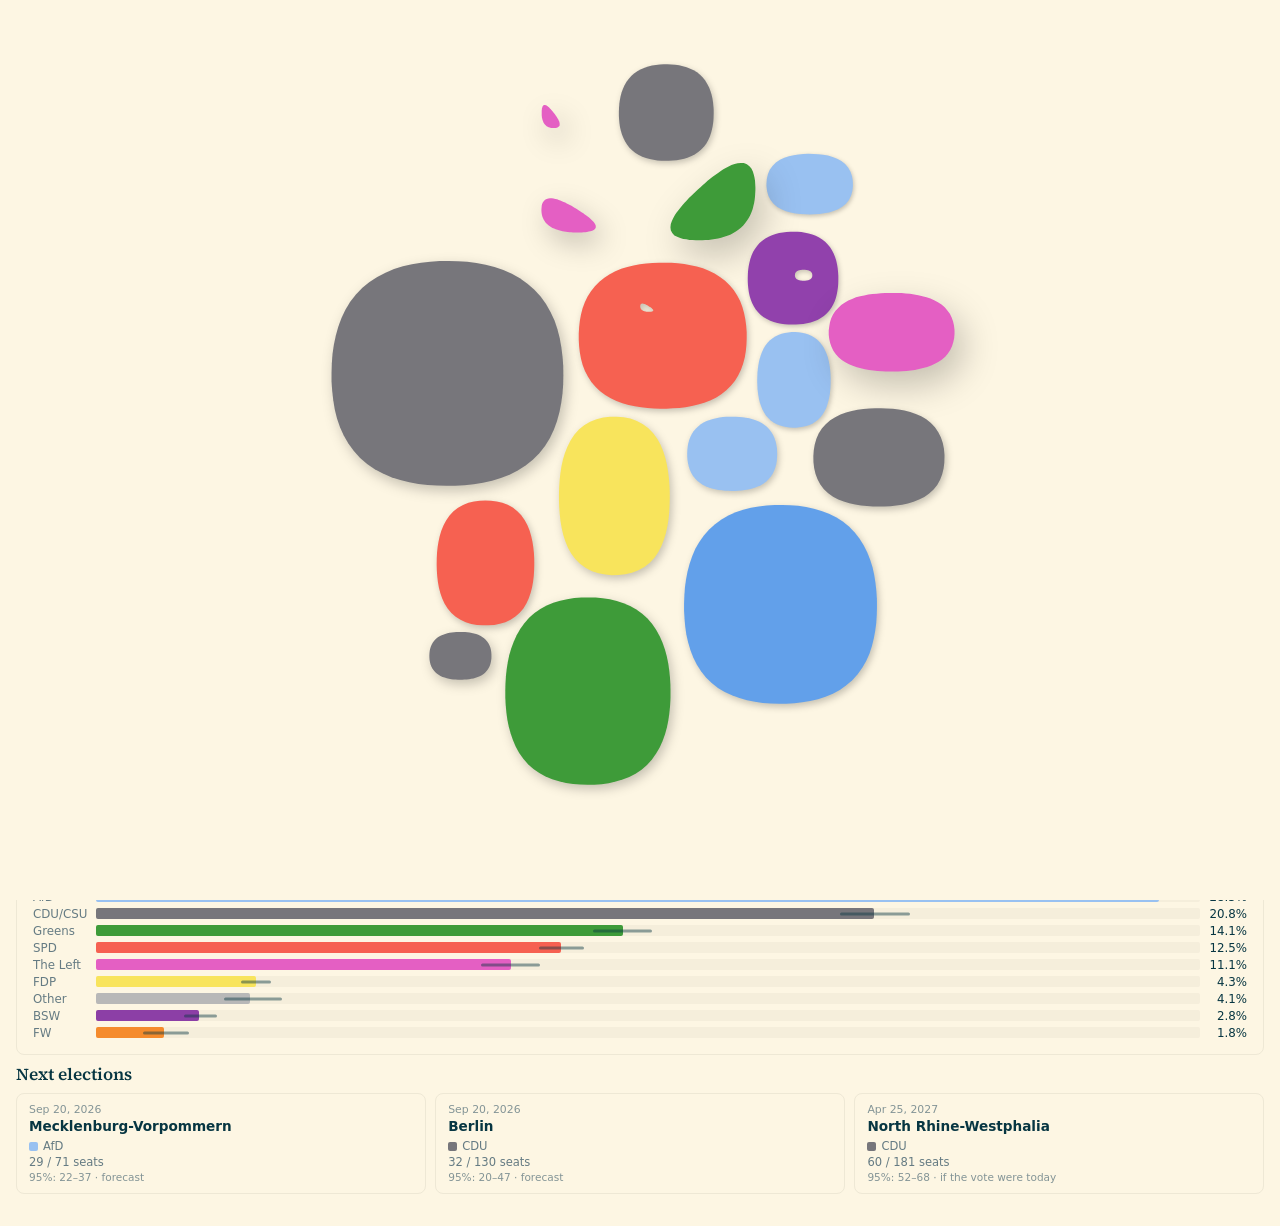
==== index.html @ 19e7debc "Land × Land — initial site (vantage 2026-09-03)" ====
<!doctype html>
<html lang="de">
<head>
  <meta charset="UTF-8" />
  <meta name="viewport" content="width=device-width, initial-scale=1.0" />
  <title>Land × Land — Politische Stimmung in allen 16 Ländern</title>
  <meta name="description" content="Modellbasierte Schätzungen der politischen Stimmung in allen 16 Ländern — für Landtagswahlen und für die Bundestagswahl, mit Unsicherheit." />
  <link rel="icon" href="/favicon.ico" sizes="any" />
  <!-- The two faces every page renders. The latin-ext and italic cuts are left
       to the font loader: most pages never hit a character that needs them. -->
  <link rel="preload" href="/fonts/source-serif-4-latin-normal.woff2" as="font" type="font/woff2" crossorigin />
  <link rel="apple-touch-icon" href="/brand/160px-logo.png" />
  <script type="module" crossorigin src="/assets/index-BJ0jhzDB.js"></script>
  <link rel="stylesheet" crossorigin href="/assets/index-CoxaV0cE.css">
</head>
<body>
  <!--
    The shell (header, nav, language switch) and every page are built in JS:
    their labels are locale-driven and have to re-render on a language switch,
    and each page owns its own controls. This file only provides the mount
    point and the one shared tooltip node that all charts position.
  -->
  <div id="app"></div>
  <div id="tooltip"></div>

</body>
</html>
---- assets/index-CoxaV0cE.css ----
.de-map{width:100%;height:auto;display:block;overflow:visible}.de-map .state-fill{stroke:var(--c-bg);stroke-width:2;vector-effect:non-scaling-stroke;transition:fill var(--t-geom) var(--ease),opacity var(--t-fade) ease}.map-navigable .state-fill{cursor:pointer}.de-map .state-fill:hover{opacity:.82}.de-map .state-hover{fill:none;stroke:var(--c-text-strong);stroke-width:2;vector-effect:non-scaling-stroke;stroke-linejoin:round;pointer-events:none;opacity:0;transition:opacity var(--t-fade) ease}.de-map .state-hover.is-on{opacity:1}.map-controls{display:flex;align-items:center;justify-content:space-between;gap:.75rem;flex-wrap:wrap;margin-bottom:.4rem}.map-legend{display:flex;align-items:center;gap:.4rem;font-size:.7rem;color:var(--c-text-faint)}.map-legend .bar{width:108px;height:8px;border-radius:2px;border:1px solid var(--c-bg-raised)}.map-caption{font-size:.72rem;color:var(--c-text-faint);margin-top:.3rem}@media (prefers-reduced-motion: reduce){.de-map .state-fill{transition:fill var(--t-geom) var(--ease)}}.section-title{font-size:var(--fs-h2);color:var(--c-text-strong);padding-top:10px}.map-section{width:100%}.map-host{width:100%;max-width:460px;margin:0 auto}.pill-btn{font:inherit;font-size:.72rem;border:1px solid var(--c-bg-raised);background:var(--c-bg);color:var(--c-text);padding:3px 10px;border-radius:999px;cursor:pointer;transition:background var(--t-fade) ease,color var(--t-fade) ease}.pill-btn:hover{background:var(--c-bg-raised);color:var(--c-text-strong)}.federal-strip{display:block;text-decoration:none;color:inherit;border:1px solid var(--c-bg-raised);border-radius:8px;padding:.8rem 1rem .9rem;transition:border-color var(--t-fade) ease,background var(--t-fade) ease}.federal-strip:hover{border-color:var(--c-text-faint);background:color-mix(in srgb,var(--c-bg-raised) 35%,var(--c-bg))}.strip-head{display:flex;align-items:baseline;justify-content:space-between;gap:.75rem;margin-bottom:.55rem}.strip-cta{font-size:.72rem;color:var(--c-text-faint)}.strip-bars{display:grid;grid-template-columns:auto 1fr auto;gap:3px .55rem;align-items:center}.strip-name{font-size:.74rem;color:var(--c-text);white-space:nowrap}.strip-track{position:relative;height:11px;background:color-mix(in srgb,var(--c-bg-raised) 55%,var(--c-bg));border-radius:2px}.strip-bar{position:absolute;inset:0 auto 0 0;border-radius:2px;transition:width var(--t-geom) var(--ease)}.strip-hdi{position:absolute;top:50%;height:3px;transform:translateY(-50%);background:color-mix(in srgb,var(--c-text-strong) 45%,transparent);border-radius:2px;pointer-events:none}.strip-val{font-size:.74rem;font-variant-numeric:tabular-nums;color:var(--c-text-strong);text-align:right;min-width:3.2em}.next-section{width:100%}.election-cards{display:grid;grid-template-columns:repeat(auto-fit,minmax(150px,1fr));gap:.6rem;margin-top:.45rem}.election-card{display:flex;flex-direction:column;gap:2px;padding:.6rem .75rem;border:1px solid var(--c-bg-raised);border-radius:8px;text-decoration:none;color:inherit;transition:border-color var(--t-fade) ease,background var(--t-fade) ease}.election-card:hover{border-color:var(--c-text-faint);background:color-mix(in srgb,var(--c-bg-raised) 35%,var(--c-bg))}.card-date{font-size:.68rem;color:var(--c-text-faint)}.card-name{font-size:.85rem;font-weight:600;color:var(--c-text-strong)}.card-seats{font-size:.72rem;color:var(--c-text);font-variant-numeric:tabular-nums}.card-range{font-size:.66rem;color:var(--c-text-faint);font-variant-numeric:tabular-nums}.card-lead{display:inline-flex;align-items:center;gap:5px;font-size:.72rem;color:var(--c-text);margin-top:.2rem}.card-lead .swatch{width:9px;height:9px;border-radius:2px;display:inline-block;flex:none}.intro-dialog{border:1px solid var(--c-bg-raised);border-radius:12px;background:var(--c-bg);color:var(--c-text);padding:1.4rem 1.5rem 1.1rem;width:min(38rem,calc(100vw - 2rem));max-height:min(86dvh,44rem);overflow-y:auto;box-shadow:0 14px 44px color-mix(in srgb,var(--c-text-strong) 22%,transparent)}.intro-dialog::backdrop{background:color-mix(in srgb,var(--c-text-strong) 38%,transparent);-webkit-backdrop-filter:blur(2px);backdrop-filter:blur(2px)}.intro-title{font-family:var(--font-serif);font-size:var(--fs-h1);line-height:var(--lh-head);color:var(--c-text-strong);margin-bottom:.7rem}.intro-body{display:flex;flex-direction:column;gap:.7rem;font-size:var(--fs-lead);color:var(--c-text)}.intro-body p:last-child{color:var(--c-text-strong);border-left:2px solid var(--c-bg-raised);padding-left:.7rem}.intro-actions{display:flex;align-items:center;justify-content:flex-end;gap:.6rem;margin-top:1.1rem}.intro-ok,.intro-more{font-family:var(--font-ui);font-size:var(--fs-small);cursor:pointer;border-radius:999px;transition:background var(--t-fade) ease,color var(--t-fade) ease}.intro-ok{border:1px solid var(--c-text-strong);background:var(--c-text-strong);color:var(--c-bg);font-weight:600;padding:.35rem 1.1rem}.intro-ok:hover{background:color-mix(in srgb,var(--c-text-strong) 85%,var(--c-bg))}.intro-more{border:0;background:transparent;color:var(--c-text-faint);padding:.35rem .6rem;text-decoration:underline;text-underline-offset:2px}.intro-more:hover{color:var(--c-text-strong)}@media (max-width: 560px){.intro-dialog{padding:1.1rem 1.1rem .9rem}.intro-actions{flex-direction:column-reverse;align-items:stretch}.intro-ok,.intro-more{text-align:center}}#app{width:100%;display:flex;flex-direction:column;align-items:center;gap:.9rem}:root{--bar-h: 46px}@media (min-width: 720px){:root{--bar-h: 58px}}.site-bar{position:fixed;top:0;left:0;right:0;z-index:60;height:var(--bar-h);display:flex;align-items:center;gap:.7rem;padding:0 max(.75rem,env(safe-area-inset-right)) 0 max(.75rem,env(safe-area-inset-left));background:transparent;border-bottom:1px solid transparent;transition:background var(--t-fade) ease,border-color var(--t-fade) ease}.site-bar.is-stuck{background:color-mix(in srgb,var(--c-bg) 88%,transparent);-webkit-backdrop-filter:blur(8px);backdrop-filter:blur(8px);border-bottom-color:var(--c-bg-raised)}.bar-title{font-family:var(--font-serif);font-size:.95rem;font-weight:600;color:var(--c-text-strong);white-space:nowrap;overflow:hidden;text-overflow:ellipsis;opacity:0;transform:translateY(.3rem);transition:opacity var(--t-fade) ease,transform var(--t-fade) ease}.site-bar.show-title .bar-title{opacity:1;transform:none}.menu-btn{position:fixed;z-index:60;right:max(.75rem,env(safe-area-inset-right));bottom:max(.75rem,env(safe-area-inset-bottom));flex:none;display:inline-flex;align-items:center;justify-content:center;width:46px;height:46px;padding:6px;border:1px solid color-mix(in srgb,var(--c-text-faint) 25%,transparent);border-radius:50%;background:var(--c-bg);box-shadow:0 2px 10px #0000001f;cursor:pointer;transition:background var(--t-fade) ease,box-shadow var(--t-fade) ease,transform var(--t-fade) ease}.menu-btn:hover,.menu-btn.open{background:var(--c-bg-raised);box-shadow:0 3px 14px #0000002e}.menu-btn:active{transform:scale(.94)}@media (min-width: 720px){.menu-btn{top:calc((var(--bar-h) - 46px) / 2);bottom:auto;left:max(.75rem,env(safe-area-inset-left));right:auto;width:46px;height:46px;padding:5px;border-radius:12px;box-shadow:none;border-color:transparent;background:transparent}.menu-btn:hover,.menu-btn.open{background:var(--c-bg-raised)}.site-bar{padding-left:calc(46px + 1.45rem)}}.site-logo{width:100%;height:100%;object-fit:contain;display:block;transition:opacity var(--t-fade) ease}.menu-btn.open .site-logo{opacity:.55}.menu-panel[hidden],.menu-scrim[hidden]{display:none}.menu-scrim{position:fixed;top:0;right:0;bottom:0;left:0;z-index:40;background:color-mix(in srgb,var(--c-text-strong) 12%,transparent)}.menu-panel{position:fixed;z-index:41;bottom:calc(max(.75rem,env(safe-area-inset-bottom)) + 46px + .5rem);right:max(.75rem,calc(50vw - 600px));width:min(26rem,calc(100vw - 1.5rem));max-height:min(68dvh,42rem);overflow-y:auto;background:var(--c-bg);border:1px solid var(--c-bg-raised);border-radius:10px;box-shadow:0 8px 28px color-mix(in srgb,var(--c-text-strong) 14%,transparent);padding:.8rem .9rem .9rem;display:flex;flex-direction:column;gap:.75rem}.menu-section{display:flex;flex-direction:column;gap:1px}.menu-section h3{font-size:.66rem;font-weight:600;letter-spacing:.07em;text-transform:uppercase;color:var(--c-text-faint);margin-bottom:.25rem}.menu-panel a{font-size:.82rem;color:var(--c-text);text-decoration:none;padding:4px 7px;border-radius:5px;transition:background var(--t-fade) ease,color var(--t-fade) ease}.menu-panel a:hover{background:var(--c-bg-raised);color:var(--c-text-strong)}.menu-panel a.active{background:var(--c-bg-raised);color:var(--c-text-strong);font-weight:600}.menu-misc{flex-direction:row;align-items:center;justify-content:space-between;gap:.75rem;padding-top:.7rem;border-top:1px solid var(--c-bg-raised)}.lang-switch{display:flex;gap:2px;background:var(--c-bg-raised);border-radius:999px;padding:2px}.lang-switch button{font:inherit;font-size:.68rem;font-weight:600;letter-spacing:.04em;border:0;background:transparent;color:var(--c-text-faint);padding:2px 8px;border-radius:999px;cursor:pointer;transition:background var(--t-fade) ease,color var(--t-fade) ease}.lang-switch button:hover{color:var(--c-text)}.lang-switch button.active{background:var(--c-bg);color:var(--c-text-strong)}.site-main{width:100%;max-width:1320px;display:flex;flex-direction:column;gap:.9rem}.page-title{font-size:var(--fs-h1);color:var(--c-text-strong);margin-bottom:.1rem}.page-lead{font-size:var(--fs-lead);color:var(--c-text)}.page-head{display:flex;align-items:baseline;justify-content:space-between;gap:.3rem .9rem;flex-wrap:wrap}.page-date{font-family:var(--font-serif);font-size:var(--fs-note);color:var(--c-text-faint);white-space:nowrap}.page-status,.page-error{font-size:.85rem;color:var(--c-text-faint);padding:2rem 0}.page-error{color:var(--c-down)}.panel-stub{border:1px dashed var(--c-bg-raised);border-radius:6px;padding:1.25rem;font-size:.8rem;color:var(--c-text-faint)}.panel-stub h2{font-size:.85rem;font-weight:600;color:var(--c-text);margin-bottom:.35rem}.splash-frame{position:fixed;top:0;right:0;bottom:0;left:0;z-index:100;width:100%;height:100%;border:0;background:var(--c-bg);transition:opacity .42s ease}.splash-frame.is-leaving{opacity:0;pointer-events:none}@media (prefers-reduced-motion: reduce){.splash-frame{display:none}}.menu-panel{width:min(46rem,calc(100vw - 1.5rem))}.menu-overview{width:100%}.overview.is-compact{display:flex;flex-direction:column;gap:.9rem}.overview.is-compact .map-host{max-width:340px}.overview.is-compact .page-lead{display:none}.map-modes{display:flex;gap:.25rem;flex-wrap:wrap}.pill-btn.is-on{background:var(--c-bg-raised);border-color:var(--c-text-faint);color:var(--c-text-strong);font-weight:600}@media (min-width: 720px){.menu-panel{top:calc(var(--bar-h) + .35rem);bottom:auto;left:max(.75rem,env(safe-area-inset-left));right:auto;max-height:min(78vh,42rem)}}@media (max-width: 719px){.site-main{padding-bottom:3.5rem}}.site-wordmark{font-family:var(--font-serif);font-size:1rem;font-weight:600;color:var(--c-text-strong);text-decoration:none;white-space:nowrap;flex:none;opacity:.85;transition:opacity var(--t-fade) ease}.site-wordmark:hover{opacity:1}.site-wordmark .wm-short{display:none}@media (max-width: 559px){.site-wordmark .wm-full{display:none}.site-wordmark .wm-short{display:inline}}.site-bar.show-title .bar-title{padding-left:.7rem;border-left:1px solid var(--c-bg-raised)}.chart-svg{width:100%;overflow:visible}.gridline{stroke:var(--c-rule);stroke-width:.15}.y-label{font-size:9px;fill:var(--c-text-strong);text-anchor:end;dominant-baseline:middle}.tick-label{font-size:9px;fill:var(--c-text-tick);text-align:left}.grid-tick{transition:transform var(--t-axis) var(--ease),opacity var(--t-axis) ease}.party-name{font-size:11px;font-weight:600;dominant-baseline:auto}.bar-simple{opacity:var(--o-bar);cursor:pointer;transition:opacity .2s}.bar-simple.focused{opacity:var(--o-bar)}.bar-simple.dimmed{opacity:var(--o-bar-dim)}.hdi-95{opacity:var(--o-hdi95)}.hdi-66{opacity:var(--o-hdi66)}.hdi-median{opacity:var(--o-hdi-med)}.hdi-95.dimmed{opacity:var(--o-hdi95-dim)}.hdi-66.dimmed{opacity:var(--o-hdi66-dim)}.hdi-median.dimmed{opacity:var(--o-hdi-med-dim)}.hdi-hit{fill:transparent;pointer-events:all;cursor:pointer}.detail-hdi-95{opacity:var(--o-dhdi95)}.detail-hdi-66{opacity:var(--o-dhdi66)}.detail-hdi-med{opacity:var(--o-dhdi-med)}.detail-hdi-95.faded{opacity:var(--o-dhdi95-faded)}.detail-hdi-66.faded{opacity:var(--o-dhdi66-faded)}.detail-hdi-med.faded{opacity:var(--o-dhdi-med-faded)}.dot{opacity:var(--o-dot);cursor:pointer;transition:opacity var(--t-fade),r .15s}.dot.active{opacity:var(--o-dot-active);stroke:#ffffffe6;stroke-width:1.5}.dot.inactive{opacity:var(--o-dot-inactive)}.has-active-dot .dot:not(.active){pointer-events:none}.cond-range{opacity:0;pointer-events:none;transition:opacity var(--t-fade)}.cond-range.lit{opacity:var(--o-cond);pointer-events:all;cursor:pointer}.cond-range.lit:hover{opacity:var(--o-cond-hover)}.cond-med{opacity:0;pointer-events:none;stroke:var(--c-on-dark);stroke-width:1.5;transition:opacity var(--t-fade)}.cond-med.lit{opacity:var(--o-cond)}.row-value{font-size:10px;fill:var(--c-value);font-weight:600;text-anchor:middle;dominant-baseline:middle}.row-delta-pos{fill:var(--c-up)}.row-delta-neg{fill:var(--c-down)}.zero-line{stroke:var(--c-text-strong);stroke-width:1;stroke-dasharray:none}.row-delta-neu{fill:var(--c-value-neutral)}[data-key=med],[data-key=hdi95],[data-key=hdi66]{transition:x var(--t-geom) var(--ease),y var(--t-geom) var(--ease),width var(--t-geom) var(--ease),height var(--t-geom) var(--ease),opacity var(--t-geom) var(--ease)}[data-key^=dot-],[data-key^=sdot-]{transition:cx var(--t-geom) var(--ease),cy var(--t-geom) var(--ease)}.ts-svg{width:100%;display:block;overflow:visible}.ts-gridline{stroke:var(--c-rule);stroke-width:.4;opacity:.35}.ts-ylabel{font-size:9px;fill:var(--c-text-strong);text-anchor:end;dominant-baseline:middle}.ts-xlabel{font-size:9px;fill:var(--c-text-tick);text-anchor:middle}.ts-band95{opacity:var(--o-hdi95);stroke:none}.ts-band66{opacity:var(--o-hdi66);stroke:none}.ts-median{fill:none;stroke-width:1.6;opacity:var(--o-hdi-med);stroke-linejoin:round;stroke-linecap:round}.ts-poll{opacity:1;stroke-width:1.2}.ts-dim.ts-band95{opacity:var(--o-hdi95-dim)}.ts-dim.ts-band66{opacity:var(--o-hdi66-dim)}.ts-dim.ts-median{opacity:var(--o-hdi-med-dim)}.ts-band95,.ts-band66,.ts-median{transition:opacity var(--t-fade) ease}.ts-guide{stroke:var(--c-text-strong);stroke-width:.6;stroke-dasharray:2 2;opacity:0;pointer-events:none;transition:opacity var(--t-fade) ease}[data-key^=pt-]{transition:cx var(--t-geom) var(--ease),cy var(--t-geom) var(--ease)}.ts-legend{display:flex;flex-wrap:wrap;gap:.25rem .45rem}.ts-legend button{font:inherit;font-size:.72rem;border:0;background:transparent;color:var(--c-text);cursor:pointer;padding:1px 6px 1px 4px;border-radius:999px;display:inline-flex;align-items:center;gap:5px;opacity:.55;transition:opacity var(--t-fade) ease,background var(--t-fade) ease}.ts-legend button:hover{opacity:.9}.ts-legend button.active{opacity:1;background:var(--c-bg-raised)}.ts-legend .swatch{width:9px;height:9px;border-radius:2px;display:inline-block}.ts-section{width:100%;display:flex;flex-direction:column;gap:.3rem}.ts-host{width:100%}.closing-section{margin-top:.75rem;padding-top:.9rem;border-top:1px solid var(--c-bg-raised)}.closing-section .section-title{color:var(--c-text-faint)}.ts-brush{fill:var(--c-text-strong);opacity:0;pointer-events:none;fill-opacity:.08;stroke:var(--c-text-strong);stroke-width:.5;stroke-dasharray:2 2}.ts-svg{touch-action:pan-y;cursor:crosshair}.ts-key{display:flex;flex-wrap:wrap;gap:.15rem .9rem;font-size:.68rem;color:var(--c-text-faint);margin-top:.3rem}.ts-key span{display:inline-flex;align-items:center;gap:5px}.ts-key i{display:inline-block;width:18px;height:0;border-top:2px solid var(--c-text-faint)}.ts-key i.dot{width:6px;height:6px;border:0;border-radius:50%;background:var(--c-text-faint);opacity:.5}.ts-key i.solid{border-top-style:solid}.ts-key i.thin{border-top-width:1px;opacity:.45}.ts-zoom-hint{margin-left:auto;font-size:.68rem;color:var(--c-text-faint)}.ts-zoom-reset{margin-left:auto;font:inherit;font-size:.68rem;color:var(--c-text);background:var(--c-bg-raised);border:0;border-radius:999px;padding:2px 9px;cursor:pointer;transition:color var(--t-fade) ease}.ts-zoom-reset:hover{color:var(--c-text-strong)}.ts-median-casing{fill:none;stroke-width:3.2;opacity:var(--o-hdi-med);stroke-linejoin:round;stroke-linecap:round}.ts-dim.ts-median-casing{opacity:var(--o-hdi-med-dim)}.ts-state{fill:none;stroke-width:1.1;opacity:.3;pointer-events:none;transition:opacity var(--t-fade) ease,stroke-width var(--t-fade) ease}.ts-state.is-pinned{opacity:.85;stroke-width:1.8}.ts-state.is-lit{opacity:1;stroke-width:2.2}.ts-state-label{font-family:var(--font-ui);font-size:9.5px;font-weight:600;text-anchor:end;paint-order:stroke;stroke:var(--c-bg);stroke-width:2.5px;stroke-linejoin:round;pointer-events:none}.ts-state-label.is-lit{font-size:10.5px}.ts-modes{display:flex;gap:.25rem;flex-wrap:wrap}.ts-modes:not([hidden])+.ts-legend{padding-left:.5rem;border-left:1px solid var(--c-bg-raised)}.ts-pins{display:flex;align-items:center;flex-wrap:wrap;gap:.3rem .4rem;margin-top:.35rem}.ts-pins-label{font-size:var(--fs-note);color:var(--c-text-faint)}.ts-pin-chip{font:inherit;font-size:.72rem;display:inline-flex;align-items:center;gap:5px;padding:4px 8px;border:1px solid var(--c-bg-raised);border-radius:999px;background:var(--c-bg);color:var(--c-text);cursor:pointer;transition:background var(--t-fade) ease,border-color var(--t-fade) ease}.ts-pin-chip:hover{background:var(--c-bg-raised);border-color:var(--c-text-faint)}.ts-pin-chip .chip-x{font-size:.9rem;line-height:1;color:var(--c-text-faint)}.ts-pin-chip:hover .chip-x{color:var(--c-text-strong)}.ts-elec-rule{stroke:var(--c-text-faint);stroke-width:1;stroke-dasharray:2 4;opacity:.5;pointer-events:none}.ts-elec-mark,.ts-elec-mark-casing{pointer-events:none}.ts-elec-mark-casing{fill:var(--c-text-strong)}.ts-key i.diamond{width:8px;height:8px;border:0;background:var(--c-text-faint);transform:rotate(45deg);opacity:.75}.pl-host{width:100%}.pl-svg{width:100%;height:auto;display:block;overflow:visible}.pl-seat{stroke:none;transition:cx var(--t-geom) var(--ease),cy var(--t-geom) var(--ease),r var(--t-geom) var(--ease),opacity var(--t-fade) ease}.pl-dim{opacity:.16}.pl-majority{stroke:var(--c-text-strong);stroke-width:1.4;stroke-dasharray:4 3;opacity:.5}.seats-section{width:100%}.seats-head{display:flex;align-items:baseline;justify-content:space-between;gap:.3rem .75rem;flex-wrap:wrap;padding-bottom:.25rem;border-bottom:1px solid color-mix(in srgb,var(--c-bg-raised) 75%,transparent)}.seats-head .seats-rule{margin-right:auto}.seats-rule,.seats-majority,.sub-hint,.seats-caveat{font-size:.7rem;color:var(--c-text-faint)}.seats-majority{margin-top:-.35rem}.sub-title{font-size:var(--fs-h3);color:var(--c-text);margin-top:.35rem}.seats-caveat{margin-top:.6rem;padding-top:.5rem;border-top:1px solid var(--c-bg-raised);max-width:62ch}.seat-bars{display:grid;grid-template-columns:auto 1fr auto;gap:3px .55rem;align-items:center;margin-top:.2rem}.seat-name{font-size:.74rem;color:var(--c-text);white-space:nowrap}.seat-val{font-size:.74rem;font-variant-numeric:tabular-nums;color:var(--c-text-strong);text-align:right;min-width:3.4em}.seat-track{position:relative;height:11px;background:color-mix(in srgb,var(--c-bg-raised) 55%,var(--c-bg));border-radius:2px}.seat-95{position:absolute;inset:0 auto 0 0;height:100%;opacity:var(--o-hdi95);border-radius:2px;transition:left var(--t-geom) var(--ease),width var(--t-geom) var(--ease)}.seat-66{position:absolute;inset:0 auto 0 0;height:100%;opacity:var(--o-hdi66);border-radius:2px;transition:left var(--t-geom) var(--ease),width var(--t-geom) var(--ease)}.seat-med{position:absolute;top:-1px;bottom:-1px;width:2px;margin-left:-1px;background:var(--c-text-strong);border-radius:1px}.seat-prob{position:absolute;inset:0 auto 0 0;border-radius:2px;opacity:.85;transition:width var(--t-geom) var(--ease)}.coal-chips{display:flex;flex-wrap:wrap;gap:.3rem;margin:.35rem 0 .5rem}.coal-chip{font:inherit;font-size:.72rem;display:inline-flex;align-items:center;gap:5px;padding:2px 9px 2px 6px;border:1px solid var(--c-bg-raised);border-radius:999px;background:var(--c-bg);color:var(--c-text);cursor:pointer;transition:background var(--t-fade) ease,border-color var(--t-fade) ease,opacity var(--t-fade) ease}.coal-chip:hover{background:var(--c-bg-raised)}.coal-chip.is-in{border-color:var(--c-text-strong);background:var(--c-bg-raised);font-weight:600}.coal-chip.is-out{opacity:.45;text-decoration:line-through}.coal-chip .swatch,.coal-names .swatch{width:9px;height:9px;border-radius:2px;display:inline-block;flex:none}.coal-arc{width:100%;max-width:34rem;margin:0 auto .75rem}.coal-list{display:flex;flex-direction:column;gap:2px}.coal-row{font:inherit;display:grid;grid-template-columns:minmax(9rem,1.4fr) minmax(60px,1fr) auto auto;align-items:center;gap:.55rem;padding:3px 7px;border:1px solid transparent;border-radius:6px;background:transparent;color:inherit;text-align:left;cursor:pointer;transition:background var(--t-fade) ease,border-color var(--t-fade) ease}.coal-row:hover{background:var(--c-bg-raised)}.coal-row.is-selected{border-color:var(--c-text-faint);background:var(--c-bg-raised)}.coal-names{display:flex;align-items:center;gap:4px;font-size:.74rem;color:var(--c-text);white-space:nowrap;overflow:hidden;text-overflow:ellipsis}.coal-track{position:relative;height:9px;background:color-mix(in srgb,var(--c-bg-raised) 55%,var(--c-bg));border-radius:2px}.coal-bar{position:absolute;inset:0 auto 0 0;border-radius:2px;background:var(--c-text-strong);opacity:.55;transition:width var(--t-geom) var(--ease)}.coal-p{font-size:.74rem;font-variant-numeric:tabular-nums;color:var(--c-text-strong);text-align:right;min-width:3.6em}.coal-seats{font-size:.68rem;font-variant-numeric:tabular-nums;color:var(--c-text-faint);text-align:right;min-width:6.5em}.coal-empty{font-size:.74rem;color:var(--c-text-faint);padding:.5rem 0}.coal-more{font:inherit;font-size:.7rem;align-self:flex-start;margin-top:.3rem;padding:2px 9px;border:0;border-radius:999px;background:var(--c-bg-raised);color:var(--c-text);cursor:pointer}.coal-more:hover{color:var(--c-text-strong)}@media (max-width: 560px){.coal-row{grid-template-columns:1fr auto}.coal-track,.coal-seats{display:none}}.coal-badge{margin-left:.4rem;padding:.05rem .32rem;border-radius:3px;font-size:.62rem;font-weight:600;letter-spacing:.01em;color:var(--c-text-faint);background:color-mix(in srgb,var(--c-bg-raised) 70%,var(--c-bg));white-space:nowrap}.coal-badge.is-current{color:var(--c-text-strong);background:color-mix(in srgb,var(--c-bg-raised) 100%,transparent)}.coal-tail{font-size:.68rem;color:var(--c-text-faint);margin-top:.4rem;line-height:1.45}.seats-cond{font-size:.68rem;color:var(--c-text-strong);margin-top:.15rem;line-height:1.4}.fc-today{position:absolute;top:50%;width:7px;height:7px;margin:-3.5px 0 0 -3.5px;background:var(--c-bg);border:1.5px solid var(--c-text-strong);transform:rotate(45deg);pointer-events:none}.fc-section{display:flex;flex-direction:column;gap:.35rem}.seats-switch{display:flex;gap:.35rem;flex-wrap:wrap}.panel-grid{display:grid;grid-template-columns:repeat(12,1fr);gap:var(--panel-gap);width:100%;align-items:start}.span-12{grid-column:span 12}.span-8{grid-column:span 8}.span-6{grid-column:span 6}.span-4{grid-column:span 4}@media (max-width: 820px){.span-8,.span-6,.span-4{grid-column:span 12}}.panel{display:flex;flex-direction:column;gap:.35rem;min-width:0}.panel-head{display:flex;align-items:baseline;justify-content:space-between;gap:.4rem .8rem;flex-wrap:wrap;padding-bottom:.25rem;border-bottom:1px solid color-mix(in srgb,var(--c-bg-raised) 75%,transparent)}.panel-tools{display:flex;align-items:center;flex-wrap:wrap;justify-content:flex-end;gap:.3rem .5rem;margin-left:auto}.panel-title{font-size:var(--fs-h3);color:var(--c-text-strong)}.panel-note{font-size:var(--fs-note);color:var(--c-text-faint)}.panel-body{width:100%;min-width:0}.panel-body[data-aspect]{aspect-ratio:var(--aspect)}.panel-body>svg{width:100%;height:100%;display:block;overflow:visible}.panel-body.rows,.panel-body.intrinsic{aspect-ratio:auto}.panel-body.intrinsic>svg{height:auto}.info-tip{font:inherit;font-size:.62rem;font-weight:700;font-style:italic;line-height:1;margin-left:.4em;width:1.15em;height:1.15em;padding:0;vertical-align:.15em;border:1px solid var(--c-text-faint);border-radius:50%;background:transparent;color:var(--c-text-faint);cursor:help;opacity:.65;transition:opacity var(--t-fade) ease,color var(--t-fade) ease,border-color var(--t-fade) ease}.info-tip:hover,.info-tip:focus-visible{opacity:1;color:var(--c-text-strong);border-color:var(--c-text-strong)}#tooltip:has(.tt-info){max-width:min(34em,calc(100vw - 2rem));background:var(--c-bg-raised);border:1px solid color-mix(in srgb,var(--c-text-faint) 35%,transparent);box-shadow:0 4px 16px #0000001a}.tt-info{max-width:34em;font-size:.72rem;line-height:1.5;white-space:normal;text-align:left}.tt-info p{margin:0 0 .5em}.tt-info p:last-child{margin-bottom:0}.tt-info strong{color:var(--c-text-strong)}#tooltip.is-sheet{left:.5rem!important;right:.5rem;top:auto!important;bottom:.5rem;max-width:none;width:auto;max-height:min(60dvh,60vh);overflow-y:auto;pointer-events:none}#tooltip.is-sheet .tt-info{max-width:none}.at-wrap{width:100%}.at-grid{display:grid;grid-template-columns:auto 1fr auto;gap:4px .55rem;align-items:center}.at-name{font-size:.74rem;color:var(--c-text);white-space:nowrap}.at-val{font-size:.74rem;font-weight:600;font-variant-numeric:tabular-nums;color:var(--c-text-strong);text-align:right;min-width:3.6em}.at-val.is-neg{color:var(--c-text)}.at-track{position:relative;height:17px;min-width:0}.at-track>.at-gl,.at-track>.at-zero{position:absolute;top:-2px;bottom:-2px;width:1px}.at-track>.at-gl{background:var(--c-rule);opacity:.3}.at-track>.at-zero{background:var(--c-text-faint);opacity:.85}.at-seg{position:absolute;top:0;bottom:0;cursor:pointer;opacity:.88;transition:opacity .15s ease}.at-seg:hover{opacity:1}.at-whisker{position:absolute;top:50%;height:1.5px;margin-top:-.75px;background:var(--c-text);opacity:.45;pointer-events:none}.at-total{position:absolute;top:-3px;bottom:-3px;width:9px;margin-left:-4.5px;cursor:pointer}.at-total:after{content:"";position:absolute;top:0;bottom:0;left:3.5px;width:2px;background:var(--c-text-strong)}.at-axis-bar{position:relative;height:1.1em;min-width:0}.at-xlabel{position:absolute;top:0;transform:translate(-50%);font-size:.64rem;color:var(--c-text-faint);font-variant-numeric:tabular-nums;white-space:nowrap}.attrib-section{display:flex;flex-direction:column;gap:.35rem}.attrib-since{font-family:var(--font-serif);font-size:var(--fs-note);color:var(--c-text-faint)}.attrib-modes{display:flex;gap:.35rem;flex-wrap:wrap}.attrib-legend{display:flex;flex-wrap:wrap;gap:.25rem .9rem;font-size:.72rem;color:var(--c-text-faint)}.attrib-legend .swatch{width:.62rem;height:.62rem;border-radius:2px;display:inline-block;margin-right:.3rem;vertical-align:-1px}.attrib-note{font-size:.7rem;color:var(--c-text-faint);line-height:1.45;margin:0}.attrib-legend .legend-item{white-space:nowrap}.gap-bars{display:grid;grid-template-columns:auto 1fr auto;gap:3px .55rem;align-items:center;margin-top:.2rem}.gap-name{font-size:.74rem;color:var(--c-text);white-space:nowrap}.gap-val{font-size:.74rem;font-variant-numeric:tabular-nums;color:var(--c-text-strong);text-align:right;min-width:3.4em}.gap-track{position:relative;height:13px;background:color-mix(in srgb,var(--c-bg-raised) 55%,var(--c-bg));border-radius:2px;cursor:pointer}.gap-zero{position:absolute;left:50%;top:-1px;bottom:-1px;width:1px;background:var(--c-text-faint);opacity:.6}.gap-bar{position:absolute;top:0;bottom:0;border-radius:2px;opacity:.85;transition:width .2s ease,left .2s ease}.econ-section{width:100%;display:flex;flex-direction:column;gap:.35rem;border-top:1px solid var(--c-bg-raised);padding-top:.9rem;margin-top:.3rem}.econ-grid{display:grid;grid-template-columns:repeat(3,1fr);gap:var(--panel-gap)}@media (max-width: 820px){.econ-grid{grid-template-columns:1fr}}.econ-panel{display:flex;flex-direction:column;gap:.15rem;min-width:0}.econ-h{font-size:var(--fs-h3);color:var(--c-text)}.econ-host{width:100%}.econ-svg{width:100%;height:auto;display:block;overflow:visible}.econ-line{fill:none;stroke-width:1.6;stroke-linejoin:round;stroke-linecap:round}.econ-line.is-casing{stroke-width:3;opacity:.9}.econ-line.is-ref{stroke-width:1.3;stroke-dasharray:3 3;opacity:.8}.econ-gridline{stroke:var(--c-rule);stroke-width:.5;opacity:.16}.econ-ylabel,.econ-xlabel{font-family:var(--font-ui);font-size:9px;fill:var(--c-text-faint)}.econ-ylabel{text-anchor:end}.econ-xlabel{text-anchor:middle}.econ-guide{stroke:var(--c-text-faint);stroke-width:1;opacity:0;pointer-events:none;transition:opacity var(--t-fade) ease}.econ-dot{stroke-width:1.2;pointer-events:none}.econ-elec{stroke:var(--c-text-faint);stroke-width:1;stroke-dasharray:2 4;opacity:.5;pointer-events:none}.econ-latest{font-family:var(--font-serif);font-size:var(--fs-note);color:var(--c-text-faint)}.econ-empty{font-size:var(--fs-small);color:var(--c-text-faint);padding:.6rem 0}.meth-page{width:100%;max-width:72ch;display:flex;flex-direction:column;gap:.6rem}@media (min-width: 68rem){.meth-page{margin-inline:auto}}.meth-page .page-lead,.meth-page .meth-body,.meth-page .meth-list,.meth-page .meth-eq-gloss,.meth-page .meth-hint{max-width:none}.meth-stamp{font-size:.7rem;color:var(--c-text-faint);font-variant-numeric:tabular-nums;margin-top:-.25rem}.meth-body{display:flex;flex-direction:column;gap:1.4rem;width:100%}.meth-block{display:flex;flex-direction:column;gap:.45rem}.meth-h{font-size:.95rem;font-weight:600;color:var(--c-text-strong);padding-bottom:.3rem;border-bottom:1px solid var(--c-bg-raised)}.meth-h3{font-size:.8rem;font-weight:600;color:var(--c-text);margin-top:.4rem}.meth-p{font-size:.85rem;line-height:1.55;color:var(--c-text);max-width:68ch}.meth-emph{border-left:2px solid var(--c-text-faint);padding-left:.7rem;color:var(--c-text-strong)}.meth-meta{font-size:.72rem;color:var(--c-text-faint)}.meth-hint{font-size:.7rem;color:var(--c-text-faint);max-width:68ch;margin-top:.25rem}.meth-list{display:flex;flex-direction:column;gap:.3rem;padding-left:1.1rem;margin:.1rem 0 0;max-width:68ch}.meth-list li{font-size:.82rem;line-height:1.5;color:var(--c-text)}.meth-chart{width:100%}.meth-svg{width:100%;height:auto;display:block;overflow:visible}.meth-grid{stroke:var(--c-rule);stroke-width:.4;opacity:.35}.meth-tick{font-size:8px;fill:var(--c-text-faint);text-anchor:end}.meth-tick-x{text-anchor:middle}.meth-bar-nat{fill:var(--c-text-strong);opacity:.55}.meth-bar-st{fill:var(--c-text-strong);opacity:.22}.unc-key{display:flex;flex-direction:column;gap:4px;max-width:380px;margin-top:.3rem}.unc-bar{position:relative;height:26px;border-radius:3px;overflow:hidden;background:var(--c-bg-raised)}.unc-95,.unc-66,.unc-med{position:absolute;top:0;bottom:0;background:var(--c-text-strong)}.unc-95{left:0;right:0;opacity:var(--o-hdi95)}.unc-66{left:22%;right:22%;opacity:var(--o-hdi66)}.unc-med{left:50%;width:2px;margin-left:-1px;opacity:var(--o-hdi-med)}.unc-labels{display:flex;justify-content:space-between;font-size:.68rem;color:var(--c-text-faint)}.unc-lmed{text-align:right}.meth-table-wrap{width:100%;overflow-x:auto;margin-top:.35rem}.meth-table{border-collapse:collapse;font-size:.74rem;min-width:26rem}.meth-table td{padding:3px .8rem 3px 0;color:var(--c-text);white-space:nowrap;border-bottom:1px solid color-mix(in srgb,var(--c-bg-raised) 55%,var(--c-bg))}.meth-table td.num{font-variant-numeric:tabular-nums}.meth-table tr:last-child td{border-bottom:0}.meth-table tr:hover td{color:var(--c-text-strong)}.meth-hit{fill:transparent;cursor:pointer}.meth-hit:hover{fill:color-mix(in srgb,var(--c-text) 7%,transparent)}.meth-sources a,.meth-sources .src-name{font-weight:600;color:var(--c-text-strong)}.meth-sources a{text-decoration:underline;text-underline-offset:2px;text-decoration-color:var(--c-text-faint)}.meth-sources a:hover{text-decoration-color:var(--c-text-strong)}.meth-appendix{border-top:1px solid var(--c-bg-raised);padding-top:1.1rem}.meth-eq-wrap{margin:.55rem 0 .9rem}.meth-eq{font-family:var(--font-serif);font-size:.95rem;line-height:1.9;color:var(--c-text-strong);padding:.55rem .8rem;border-left:2px solid var(--c-bg-raised);background:color-mix(in srgb,var(--c-bg-raised) 28%,transparent);border-radius:0 4px 4px 0;overflow-x:auto;white-space:nowrap}.meth-eq i{font-style:italic}.meth-eq sub,.meth-eq sup{font-size:.68em;font-style:normal;line-height:0}.meth-eq .eq-where{font-size:.82em;color:var(--c-text-faint);white-space:normal}.meth-eq-gloss{font-size:var(--fs-small);line-height:1.5;color:var(--c-text);max-width:68ch;margin-top:.3rem}@media (max-width: 560px){.meth-eq{font-size:.85rem;padding:.45rem .6rem}}@font-face{font-family:"Source Serif 4";font-style:normal;font-weight:400 700;font-display:swap;src:url(/fonts/source-serif-4-latin-normal.woff2) format("woff2");unicode-range:U+0000-00FF,U+0131,U+0152-0153,U+02BB-02BC,U+02C6,U+02DA,U+02DC,U+0304,U+0308,U+0329,U+2000-206F,U+20AC,U+2122,U+2191,U+2193,U+2212,U+2215,U+FEFF,U+FFFD}@font-face{font-family:"Source Serif 4";font-style:italic;font-weight:400 600;font-display:swap;src:url(/fonts/source-serif-4-latin-italic.woff2) format("woff2");unicode-range:U+0000-00FF,U+0131,U+0152-0153,U+02BB-02BC,U+02C6,U+02DA,U+02DC,U+0304,U+0308,U+0329,U+2000-206F,U+20AC,U+2122,U+2191,U+2193,U+2212,U+2215,U+FEFF,U+FFFD}@font-face{font-family:"Source Serif 4";font-style:normal;font-weight:400 700;font-display:swap;src:url(/fonts/source-serif-4-latin-ext-normal.woff2) format("woff2");unicode-range:U+0100-02AF,U+0304,U+0308,U+0329,U+1E00-1E9F,U+1EF2-1EFF,U+2020,U+20A0-20AB,U+20AD-20C0,U+2113,U+2C60-2C7F,U+A720-A7FF}@font-face{font-family:"Source Serif 4";font-style:italic;font-weight:400 600;font-display:swap;src:url(/fonts/source-serif-4-latin-ext-italic.woff2) format("woff2");unicode-range:U+0100-02AF,U+0304,U+0308,U+0329,U+1E00-1E9F,U+1EF2-1EFF,U+2020,U+20A0-20AB,U+20AD-20C0,U+2113,U+2C60-2C7F,U+A720-A7FF}:root{--font-serif: "Source Serif 4", Georgia, "Times New Roman", serif;--font-ui: system-ui, -apple-system, "Segoe UI", Roboto, sans-serif;--font-num: var(--font-ui);--fs-h1: clamp(1.45rem, 1.05rem + 1.5vw, 1.95rem);--fs-h2: 1.05rem;--fs-h3: .9rem;--fs-lead: .95rem;--fs-body: .85rem;--fs-small: .78rem;--fs-note: .7rem;--lh-head: 1.2;--lh-prose: 1.55;--c-bg: #fdf6e3;--c-bg-raised: #eee8d5;--c-text: #657b83;--c-text-strong: #073642;--c-text-muted: #93a1a1;--c-text-faint: #839496;--c-rule: #585e75;--c-text-tick: #777;--c-value: #333;--c-value-neutral: #555;--c-on-dark: #fff;--c-up: #2a9d2a;--c-down: #c0392b;--panel-gap: .95rem;--aspect-hero: 2.25;--aspect-wide: 1.8;--aspect-square: 1.1;--t-geom: .2s;--t-fade: .15s;--t-axis: .2s;--t-panel: .28s;--ease: ease-in-out;--ease-panel: cubic-bezier(.4, 0, .2, 1);--o-bar: 1;--o-bar-dim: .18;--o-hdi95: .3;--o-hdi66: .62;--o-hdi-med: 1;--o-hdi95-dim: .07;--o-hdi66-dim: .12;--o-hdi-med-dim: .15;--o-dhdi95: .28;--o-dhdi66: .55;--o-dhdi-med: 1;--o-dhdi95-faded: .06;--o-dhdi66-faded: .1;--o-dhdi-med-faded: .1;--o-dot: .25;--o-dot-active: 1;--o-dot-inactive: .05;--o-cond: 1;--o-cond-hover: .88}*,*:before,*:after{box-sizing:border-box;margin:0;padding:0}body{font-family:var(--font-ui);background:var(--c-bg);color:var(--c-text);min-height:100dvh;display:flex;flex-direction:column;align-items:center;padding:calc(var(--bar-h) + .35rem) 1rem 2rem;gap:.9rem}h1,h2,h3,.page-title,.section-title,.panel-title,.sub-title,.meth-h,.meth-h3{font-family:var(--font-serif);line-height:var(--lh-head);font-weight:600;letter-spacing:0;text-wrap:balance}h1{font-size:var(--fs-h1)}.prose,.page-lead,.meth-body,.tooltip-prose{font-family:var(--font-serif);line-height:var(--lh-prose);max-width:68ch}#chart-container{width:100%;height:100%;max-width:1200px}#chart-wrapper{position:relative;width:100%;max-width:1200px;display:flex;flex-direction:column}#chart-controls{display:flex;justify-content:space-between;align-items:center;margin-bottom:.5rem;flex-wrap:wrap;gap:.5rem}#right-controls{display:flex;align-items:center;gap:.5rem}#subslider-row{display:flex;align-items:center;justify-content:flex-end;gap:1.2rem;overflow:hidden;max-height:0;opacity:0;margin-bottom:0;transition:max-height var(--t-panel) var(--ease-panel),opacity .22s ease,margin-bottom var(--t-panel) var(--ease-panel)}#subslider-row.open{max-height:3rem;opacity:1;margin-bottom:.4rem}#compare-section,#dot-mode-section{display:none;align-items:center;gap:.6rem}#compare-section.show,#dot-mode-section.show{display:flex}#compare-section.show{margin-right:auto}#compare-row-label{font-size:8px;font-weight:500;color:var(--c-text-muted);white-space:nowrap;text-align:right;letter-spacing:.02em;text-transform:uppercase}.mode-slider{position:relative;display:inline-flex;background:var(--c-bg-raised);border-radius:999px;padding:3px;gap:0;-webkit-user-select:none;user-select:none}.mode-slider__thumb{position:absolute;top:3px;left:3px;height:calc(100% - 6px);background:var(--c-bg);border-radius:999px;box-shadow:0 1px 3px #0000002e;transition:transform .22s cubic-bezier(.4,0,.2,1),width .22s cubic-bezier(.4,0,.2,1),background-color .2s ease;pointer-events:none}.mode-slider button{position:relative;background:transparent;border:none;border-radius:999px;padding:0rem .5rem;font-size:9px;font-weight:500;cursor:pointer;color:var(--c-text-faint);transition:color .18s;white-space:nowrap;z-index:1}.mode-slider button.active{color:#fff;font-weight:700;text-shadow:0 1px 2px rgba(0,0,0,.25)}#tooltip{position:fixed;pointer-events:none;background:#ffffffb3;border:0px solid #ddd;border-radius:6px;padding:.5rem .75rem;font-size:.78rem;line-height:1.5;box-shadow:0 2px 8px #0000;max-width:220px;opacity:0;transition:opacity .12s;z-index:100}#tooltip.visible{opacity:1}
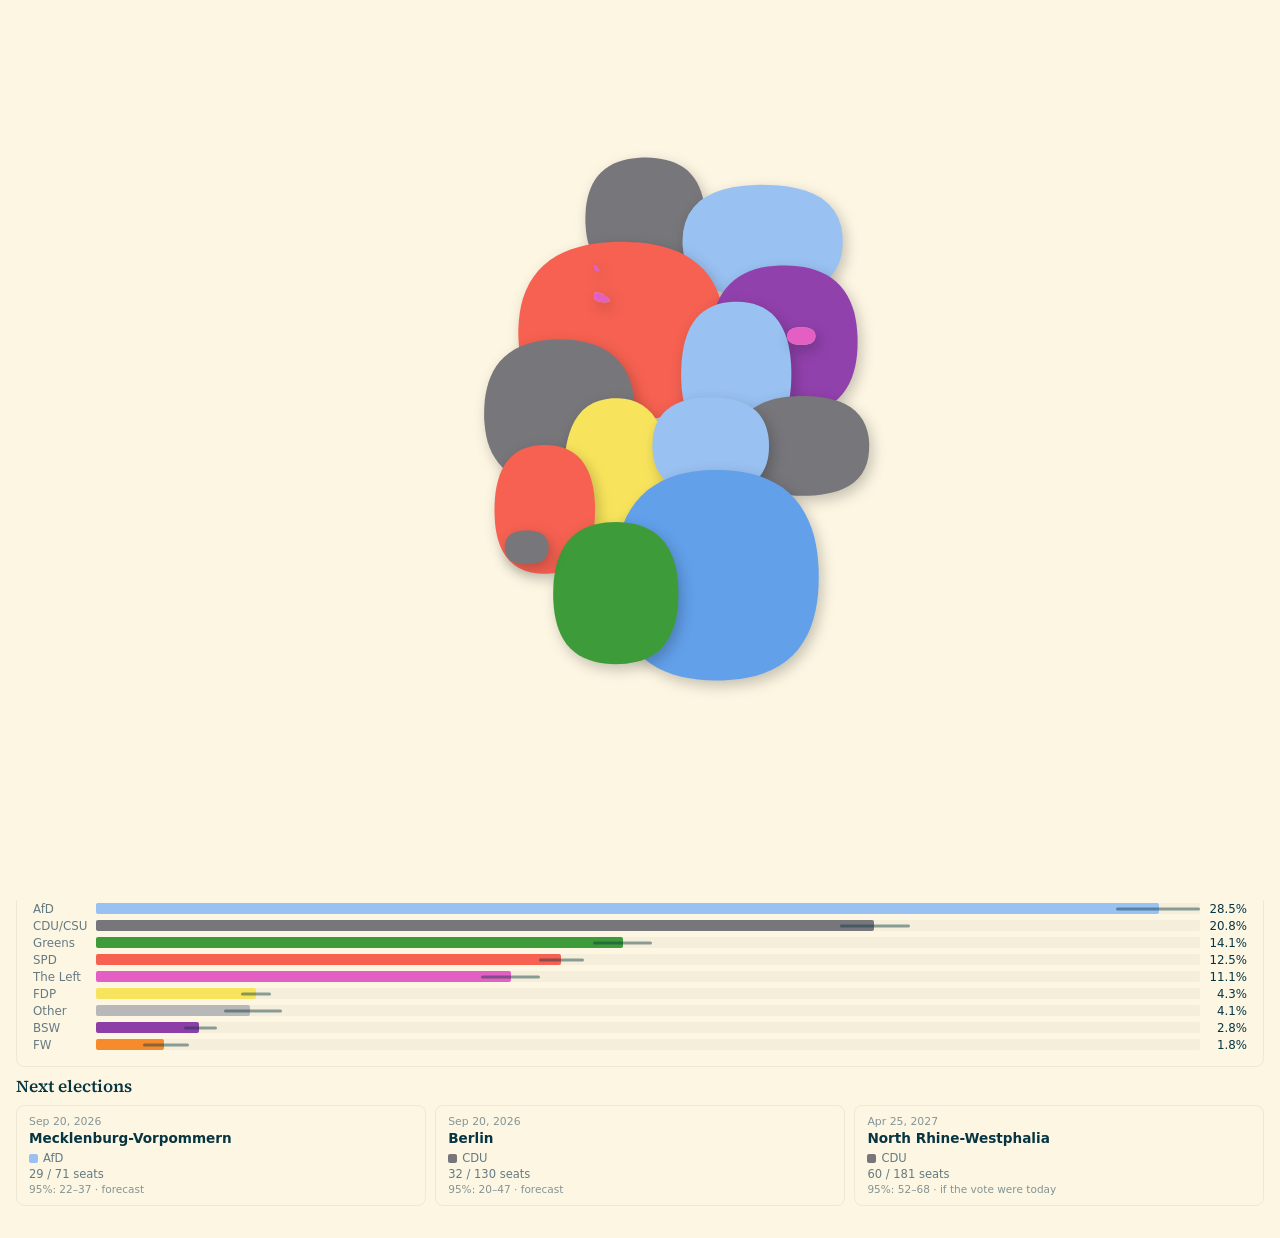
==== commit 02b452ac: "Site update: vantage 2026-09-03, model test-kitchen (800 draws)" ====
--- a/index.html
+++ b/index.html
@@ -10,8 +10,8 @@
        to the font loader: most pages never hit a character that needs them. -->
   <link rel="preload" href="/fonts/source-serif-4-latin-normal.woff2" as="font" type="font/woff2" crossorigin />
   <link rel="apple-touch-icon" href="/brand/160px-logo.png" />
-  <script type="module" crossorigin src="/assets/index-BJ0jhzDB.js"></script>
-  <link rel="stylesheet" crossorigin href="/assets/index-CoxaV0cE.css">
+  <script type="module" crossorigin src="/assets/index-u0keB7CH.js"></script>
+  <link rel="stylesheet" crossorigin href="/assets/index-DAm5RfrW.css">
 </head>
 <body>
   <!--
--- a/assets/index-DAm5RfrW.css
+++ b/assets/index-DAm5RfrW.css
@@ -0,0 +1 @@
+.de-map{width:100%;height:auto;display:block;overflow:visible}.de-map .state-fill{stroke:var(--c-bg);stroke-width:2;vector-effect:non-scaling-stroke;transition:fill var(--t-geom) var(--ease),opacity var(--t-fade) ease}.map-navigable .state-fill{cursor:pointer}.de-map .state-fill:hover{opacity:.82}.de-map .state-hover{fill:none;stroke:var(--c-text-strong);stroke-width:2;vector-effect:non-scaling-stroke;stroke-linejoin:round;pointer-events:none;opacity:0;transition:opacity var(--t-fade) ease}.de-map .state-hover.is-on{opacity:1}.map-controls{display:flex;align-items:center;justify-content:space-between;gap:.75rem;flex-wrap:wrap;margin-bottom:.4rem}.map-legend{display:flex;align-items:center;gap:.4rem;font-size:.7rem;color:var(--c-text-faint)}.map-legend .bar{width:108px;height:8px;border-radius:2px;border:1px solid var(--c-bg-raised)}.map-caption{font-size:.72rem;color:var(--c-text-faint);margin-top:.3rem}@media (prefers-reduced-motion: reduce){.de-map .state-fill{transition:fill var(--t-geom) var(--ease)}}.section-title{font-size:var(--fs-h2);color:var(--c-text-strong);padding-top:10px}.map-section{width:100%}.map-host{width:100%;max-width:460px;margin:0 auto}.pill-btn{font:inherit;font-size:.72rem;border:1px solid var(--c-bg-raised);background:var(--c-bg);color:var(--c-text);padding:3px 10px;border-radius:999px;cursor:pointer;transition:background var(--t-fade) ease,color var(--t-fade) ease}.pill-btn:hover{background:var(--c-bg-raised);color:var(--c-text-strong)}.federal-strip{display:block;text-decoration:none;color:inherit;border:1px solid var(--c-bg-raised);border-radius:8px;padding:.8rem 1rem .9rem;transition:border-color var(--t-fade) ease,background var(--t-fade) ease}.federal-strip:hover{border-color:var(--c-text-faint);background:color-mix(in srgb,var(--c-bg-raised) 35%,var(--c-bg))}.strip-head{display:flex;align-items:baseline;justify-content:space-between;gap:.75rem;margin-bottom:.55rem}.strip-cta{font-size:.72rem;color:var(--c-text-faint)}.strip-bars{display:grid;grid-template-columns:auto 1fr auto;gap:3px .55rem;align-items:center}.strip-name{font-size:.74rem;color:var(--c-text);white-space:nowrap}.strip-track{position:relative;height:11px;background:color-mix(in srgb,var(--c-bg-raised) 55%,var(--c-bg));border-radius:2px}.strip-bar{position:absolute;inset:0 auto 0 0;border-radius:2px;transition:width var(--t-geom) var(--ease)}.strip-hdi{position:absolute;top:50%;height:3px;transform:translateY(-50%);background:color-mix(in srgb,var(--c-text-strong) 45%,transparent);border-radius:2px;pointer-events:none}.strip-val{font-size:.74rem;font-variant-numeric:tabular-nums;color:var(--c-text-strong);text-align:right;min-width:3.2em}.next-section{width:100%}.election-cards{display:grid;grid-template-columns:repeat(auto-fit,minmax(150px,1fr));gap:.6rem;margin-top:.45rem}.election-card{display:flex;flex-direction:column;gap:2px;padding:.6rem .75rem;border:1px solid var(--c-bg-raised);border-radius:8px;text-decoration:none;color:inherit;transition:border-color var(--t-fade) ease,background var(--t-fade) ease}.election-card:hover{border-color:var(--c-text-faint);background:color-mix(in srgb,var(--c-bg-raised) 35%,var(--c-bg))}.card-date{font-size:.68rem;color:var(--c-text-faint)}.card-name{font-size:.85rem;font-weight:600;color:var(--c-text-strong)}.card-seats{font-size:.72rem;color:var(--c-text);font-variant-numeric:tabular-nums}.card-range{font-size:.66rem;color:var(--c-text-faint);font-variant-numeric:tabular-nums}.card-lead{display:inline-flex;align-items:center;gap:5px;font-size:.72rem;color:var(--c-text);margin-top:.2rem}.card-lead .swatch{width:9px;height:9px;border-radius:2px;display:inline-block;flex:none}.intro-dialog{border:1px solid var(--c-bg-raised);border-radius:12px;background:var(--c-bg);color:var(--c-text);padding:1.4rem 1.5rem 1.1rem;width:min(38rem,calc(100vw - 2rem));max-height:min(86dvh,44rem);overflow-y:auto;box-shadow:0 14px 44px color-mix(in srgb,var(--c-text-strong) 22%,transparent)}.intro-dialog::backdrop{background:color-mix(in srgb,var(--c-text-strong) 38%,transparent);-webkit-backdrop-filter:blur(2px);backdrop-filter:blur(2px)}.intro-head{display:flex;align-items:baseline;justify-content:space-between;gap:.75rem;margin-bottom:.7rem}.intro-title{font-family:var(--font-serif);font-size:var(--fs-h1);line-height:var(--lh-head);color:var(--c-text-strong)}.intro-body{display:flex;flex-direction:column;gap:.7rem;font-size:var(--fs-lead);color:var(--c-text)}.intro-caveat{color:var(--c-text-strong);border-left:2px solid var(--c-bg-raised);padding-left:.7rem}.intro-actions{display:flex;align-items:center;justify-content:flex-end;gap:.6rem;margin-top:1.1rem}.intro-ok,.intro-more{font-family:var(--font-ui);font-size:var(--fs-small);cursor:pointer;border-radius:999px;transition:background var(--t-fade) ease,color var(--t-fade) ease}.intro-ok{border:1px solid var(--c-text-strong);background:var(--c-text-strong);color:var(--c-bg);font-weight:600;padding:.35rem 1.1rem}.intro-ok:hover{background:color-mix(in srgb,var(--c-text-strong) 85%,var(--c-bg))}.intro-more{border:0;background:transparent;color:var(--c-text-faint);padding:.35rem .6rem;text-decoration:underline;text-underline-offset:2px}.intro-more:hover{color:var(--c-text-strong)}@media (max-width: 560px){.intro-dialog{padding:1.1rem 1.1rem .9rem}.intro-actions{flex-direction:column-reverse;align-items:stretch}.intro-ok,.intro-more{text-align:center}}#app{width:100%;display:flex;flex-direction:column;align-items:center;gap:.9rem}:root{--fab: 56px;--bar-h: 46px}@media (min-width: 720px){:root{--fab: 58px;--bar-h: 70px}}.site-bar{position:fixed;top:0;left:0;right:0;z-index:60;height:var(--bar-h);display:flex;align-items:center;gap:.7rem;padding:0 max(.75rem,env(safe-area-inset-right)) 0 max(.75rem,env(safe-area-inset-left));background:transparent;border-bottom:1px solid transparent;transition:background var(--t-fade) ease,border-color var(--t-fade) ease}.site-bar.is-stuck{background:color-mix(in srgb,var(--c-bg) 88%,transparent);-webkit-backdrop-filter:blur(8px);backdrop-filter:blur(8px);border-bottom-color:var(--c-bg-raised)}.bar-title{font-family:var(--font-serif);font-size:.95rem;font-weight:600;color:var(--c-text-strong);white-space:nowrap;overflow:hidden;text-overflow:ellipsis;opacity:0;transform:translateY(.3rem);transition:opacity var(--t-fade) ease,transform var(--t-fade) ease}.site-bar.show-title .bar-title{opacity:1;transform:none}.menu-btn{position:fixed;z-index:60;right:max(.75rem,env(safe-area-inset-right));bottom:max(.75rem,env(safe-area-inset-bottom));flex:none;display:inline-flex;align-items:center;justify-content:center;width:var(--fab);height:var(--fab);padding:7px;border:1px solid color-mix(in srgb,var(--c-text-faint) 25%,transparent);border-radius:50%;background:var(--c-bg);box-shadow:0 2px 10px #0000001f;cursor:pointer;transition:background var(--t-fade) ease,box-shadow var(--t-fade) ease,transform var(--t-fade) ease}.menu-btn:hover,.menu-btn.open{background:var(--c-bg-raised);box-shadow:0 3px 14px #0000002e}.menu-btn:active{transform:scale(.94)}@media (min-width: 720px){.menu-btn{top:calc((var(--bar-h) - var(--fab)) / 2);bottom:auto;left:max(.75rem,env(safe-area-inset-left));right:auto;width:var(--fab);height:var(--fab);padding:6px;border-radius:14px;box-shadow:none;border-color:transparent;background:transparent}.menu-btn:hover,.menu-btn.open{background:var(--c-bg-raised)}.site-bar{padding-left:calc(var(--fab) + 1.45rem)}}.site-logo{width:100%;height:100%;object-fit:contain;display:block;transition:opacity var(--t-fade) ease}.menu-btn.open .site-logo{opacity:.55}.menu-panel[hidden],.menu-scrim[hidden]{display:none}.menu-scrim{position:fixed;top:0;right:0;bottom:0;left:0;z-index:40;background:color-mix(in srgb,var(--c-text-strong) 12%,transparent)}.menu-panel{position:fixed;z-index:41;bottom:calc(max(.75rem,env(safe-area-inset-bottom)) + var(--fab) + .5rem);right:max(.75rem,calc(50vw - 600px));width:min(26rem,calc(100vw - 1.5rem));max-height:min(68dvh,42rem);overflow-y:auto;background:var(--c-bg);border:1px solid var(--c-bg-raised);border-radius:10px;box-shadow:0 8px 28px color-mix(in srgb,var(--c-text-strong) 14%,transparent);padding:.8rem .9rem .9rem;display:flex;flex-direction:column;gap:.75rem}.menu-section{display:flex;flex-direction:column;gap:1px}.menu-section h3{font-size:.66rem;font-weight:600;letter-spacing:.07em;text-transform:uppercase;color:var(--c-text-faint);margin-bottom:.25rem}.menu-panel a{font-size:.82rem;color:var(--c-text);text-decoration:none;padding:4px 7px;border-radius:5px;transition:background var(--t-fade) ease,color var(--t-fade) ease}.menu-panel a:hover{background:var(--c-bg-raised);color:var(--c-text-strong)}.menu-panel a.active{background:var(--c-bg-raised);color:var(--c-text-strong);font-weight:600}.menu-misc{flex-direction:row;align-items:center;justify-content:space-between;gap:.75rem;padding-top:.7rem;border-top:1px solid var(--c-bg-raised)}.lang-switch{display:flex;gap:2px;background:var(--c-bg-raised);border-radius:999px;padding:2px}.lang-switch button{font:inherit;font-size:.68rem;font-weight:600;letter-spacing:.04em;border:0;background:transparent;color:var(--c-text-faint);padding:2px 8px;border-radius:999px;cursor:pointer;transition:background var(--t-fade) ease,color var(--t-fade) ease}.lang-switch button:hover{color:var(--c-text)}.lang-switch button.active{background:var(--c-bg);color:var(--c-text-strong)}.site-main{width:100%;max-width:1320px;display:flex;flex-direction:column;gap:.9rem}.page-title{font-size:var(--fs-h1);color:var(--c-text-strong);margin-bottom:.1rem}.page-lead{font-size:var(--fs-lead);color:var(--c-text)}.page-head{display:flex;align-items:baseline;justify-content:space-between;gap:.3rem .9rem;flex-wrap:wrap}.page-date{font-family:var(--font-serif);font-size:var(--fs-note);color:var(--c-text-faint);white-space:nowrap}.page-status,.page-error{font-size:.85rem;color:var(--c-text-faint);padding:2rem 0}.page-error{color:var(--c-down)}.panel-stub{border:1px dashed var(--c-bg-raised);border-radius:6px;padding:1.25rem;font-size:.8rem;color:var(--c-text-faint)}.panel-stub h2{font-size:.85rem;font-weight:600;color:var(--c-text);margin-bottom:.35rem}.splash-frame{position:fixed;top:0;right:0;bottom:0;left:0;z-index:100;width:100%;height:100%;border:0;background:var(--c-bg);transition:opacity .42s ease}.splash-frame.is-leaving{opacity:0;pointer-events:none}@media (prefers-reduced-motion: reduce){.splash-frame{display:none}}.menu-panel{width:min(46rem,calc(100vw - 1.5rem))}.menu-overview{width:100%}.overview.is-compact{display:flex;flex-direction:column;gap:.9rem}.overview.is-compact .map-host{max-width:340px}.overview.is-compact .page-lead{display:none}.map-modes{display:flex;gap:.25rem;flex-wrap:wrap}.pill-btn.is-on{background:var(--c-bg-raised);border-color:var(--c-text-faint);color:var(--c-text-strong);font-weight:600}@media (min-width: 720px){.menu-panel{top:calc(var(--bar-h) + .35rem);bottom:auto;left:max(.75rem,env(safe-area-inset-left));right:auto;max-height:min(78vh,42rem)}}@media (max-width: 719px){.site-main{padding-bottom:3.5rem}}.site-wordmark{font-family:var(--font-serif);font-size:1.12rem;font-weight:600;color:var(--c-text-strong);text-decoration:none;white-space:nowrap;flex:none;opacity:.85;transition:opacity var(--t-fade) ease}.site-wordmark:hover{opacity:1}.site-wordmark .wm-short{display:none}@media (max-width: 559px){.site-wordmark .wm-full{display:none}.site-wordmark .wm-short{display:inline}}.site-bar.show-title .bar-title{padding-left:.7rem;border-left:1px solid var(--c-bg-raised)}.chart-svg{width:100%;overflow:visible}.gridline{stroke:var(--c-rule);stroke-width:.15}.y-label{font-size:9px;fill:var(--c-text-strong);text-anchor:end;dominant-baseline:middle}.tick-label{font-size:9px;fill:var(--c-text-tick);text-align:left}.grid-tick{transition:transform var(--t-axis) var(--ease),opacity var(--t-axis) ease}.party-name{font-size:11px;font-weight:600;dominant-baseline:auto}.bar-simple{opacity:var(--o-bar);cursor:pointer;transition:opacity .2s}.bar-simple.focused{opacity:var(--o-bar)}.bar-simple.dimmed{opacity:var(--o-bar-dim)}.hdi-95{opacity:var(--o-hdi95)}.hdi-66{opacity:var(--o-hdi66)}.hdi-median{opacity:var(--o-hdi-med)}.hdi-95.dimmed{opacity:var(--o-hdi95-dim)}.hdi-66.dimmed{opacity:var(--o-hdi66-dim)}.hdi-median.dimmed{opacity:var(--o-hdi-med-dim)}.hdi-hit{fill:transparent;pointer-events:all;cursor:pointer}.detail-hdi-95{opacity:var(--o-dhdi95)}.detail-hdi-66{opacity:var(--o-dhdi66)}.detail-hdi-med{opacity:var(--o-dhdi-med)}.detail-hdi-95.faded{opacity:var(--o-dhdi95-faded)}.detail-hdi-66.faded{opacity:var(--o-dhdi66-faded)}.detail-hdi-med.faded{opacity:var(--o-dhdi-med-faded)}.dot{opacity:var(--o-dot);cursor:pointer;transition:opacity var(--t-fade),r .15s}.dot.active{opacity:var(--o-dot-active);stroke:#ffffffe6;stroke-width:1.5}.dot.inactive{opacity:var(--o-dot-inactive)}.has-active-dot .dot:not(.active){pointer-events:none}.cond-range{opacity:0;pointer-events:none;transition:opacity var(--t-fade)}.cond-range.lit{opacity:var(--o-cond);pointer-events:all;cursor:pointer}.cond-range.lit:hover{opacity:var(--o-cond-hover)}.cond-med{opacity:0;pointer-events:none;stroke:var(--c-on-dark);stroke-width:1.5;transition:opacity var(--t-fade)}.cond-med.lit{opacity:var(--o-cond)}.row-value{font-size:10px;fill:var(--c-value);font-weight:600;text-anchor:middle;dominant-baseline:middle}.row-delta-pos{fill:var(--c-up)}.row-delta-neg{fill:var(--c-down)}.zero-line{stroke:var(--c-text-strong);stroke-width:1;stroke-dasharray:none}.row-delta-neu{fill:var(--c-value-neutral)}[data-key=med],[data-key=hdi95],[data-key=hdi66]{transition:x var(--t-geom) var(--ease),y var(--t-geom) var(--ease),width var(--t-geom) var(--ease),height var(--t-geom) var(--ease),opacity var(--t-geom) var(--ease)}[data-key^=dot-],[data-key^=sdot-]{transition:cx var(--t-geom) var(--ease),cy var(--t-geom) var(--ease)}.ts-svg{width:100%;display:block;overflow:visible}.ts-gridline{stroke:var(--c-rule);stroke-width:.4;opacity:.35}.ts-ylabel{font-size:9px;fill:var(--c-text-strong);text-anchor:end;dominant-baseline:middle}.ts-xlabel{font-size:9px;fill:var(--c-text-tick);text-anchor:middle}.ts-band95{opacity:var(--o-hdi95);stroke:none}.ts-band66{opacity:var(--o-hdi66);stroke:none}.ts-median{fill:none;stroke-width:1.6;opacity:var(--o-hdi-med);stroke-linejoin:round;stroke-linecap:round}.ts-poll{opacity:1;stroke-width:1.2}.ts-dim.ts-band95{opacity:var(--o-hdi95-dim)}.ts-dim.ts-band66{opacity:var(--o-hdi66-dim)}.ts-dim.ts-median{opacity:var(--o-hdi-med-dim)}.ts-band95,.ts-band66,.ts-median{transition:opacity var(--t-fade) ease}.ts-guide{stroke:var(--c-text-strong);stroke-width:.6;stroke-dasharray:2 2;opacity:0;pointer-events:none;transition:opacity var(--t-fade) ease}[data-key^=pt-]{transition:cx var(--t-geom) var(--ease),cy var(--t-geom) var(--ease)}.ts-legend{display:flex;flex-wrap:wrap;gap:.25rem .45rem}.ts-legend button{font:inherit;font-size:.72rem;border:0;background:transparent;color:var(--c-text);cursor:pointer;padding:1px 6px 1px 4px;border-radius:999px;display:inline-flex;align-items:center;gap:5px;opacity:.55;transition:opacity var(--t-fade) ease,background var(--t-fade) ease}.ts-legend button:hover{opacity:.9}.ts-legend button.active{opacity:1;background:var(--c-bg-raised)}.ts-legend .swatch{width:9px;height:9px;border-radius:2px;display:inline-block}.ts-section{width:100%;display:flex;flex-direction:column;gap:.3rem}.ts-host{width:100%}.closing-section{margin-top:.75rem;padding-top:.9rem;border-top:1px solid var(--c-bg-raised)}.closing-section .section-title{color:var(--c-text-faint)}.ts-brush{fill:var(--c-text-strong);opacity:0;pointer-events:none;fill-opacity:.08;stroke:var(--c-text-strong);stroke-width:.5;stroke-dasharray:2 2}.ts-svg{touch-action:pan-y;cursor:crosshair}.ts-key{display:flex;flex-wrap:wrap;gap:.15rem .9rem;font-size:.68rem;color:var(--c-text-faint);margin-top:.3rem}.ts-key span{display:inline-flex;align-items:center;gap:5px}.ts-key i{display:inline-block;width:18px;height:0;border-top:2px solid var(--c-text-faint)}.ts-key i.dot{width:6px;height:6px;border:0;border-radius:50%;background:var(--c-text-faint);opacity:.5}.ts-key i.solid{border-top-style:solid}.ts-key i.thin{border-top-width:1px;opacity:.45}.ts-zoom-hint{margin-left:auto;font-size:.68rem;color:var(--c-text-faint)}.ts-zoom-reset{margin-left:auto;font:inherit;font-size:.68rem;color:var(--c-text);background:var(--c-bg-raised);border:0;border-radius:999px;padding:2px 9px;cursor:pointer;transition:color var(--t-fade) ease}.ts-zoom-reset:hover{color:var(--c-text-strong)}.ts-median-casing{fill:none;stroke-width:3.2;opacity:var(--o-hdi-med);stroke-linejoin:round;stroke-linecap:round}.ts-dim.ts-median-casing{opacity:var(--o-hdi-med-dim)}.ts-state{fill:none;stroke-width:1.1;opacity:.3;pointer-events:none;transition:opacity var(--t-fade) ease,stroke-width var(--t-fade) ease}.ts-state.is-pinned{opacity:.85;stroke-width:1.8}.ts-state.is-lit{opacity:1;stroke-width:2.2}.ts-state-label{font-family:var(--font-ui);font-size:9.5px;font-weight:600;text-anchor:end;paint-order:stroke;stroke:var(--c-bg);stroke-width:2.5px;stroke-linejoin:round;pointer-events:none}.ts-state-label.is-lit{font-size:10.5px}.ts-modes{display:flex;gap:.25rem;flex-wrap:wrap}.ts-modes:not([hidden])+.ts-legend{padding-left:.5rem;border-left:1px solid var(--c-bg-raised)}.ts-pins{display:flex;align-items:center;flex-wrap:wrap;gap:.3rem .4rem;margin-top:.35rem}.ts-pins-label{font-size:var(--fs-note);color:var(--c-text-faint)}.ts-pin-chip{font:inherit;font-size:.72rem;display:inline-flex;align-items:center;gap:5px;padding:4px 8px;border:1px solid var(--c-bg-raised);border-radius:999px;background:var(--c-bg);color:var(--c-text);cursor:pointer;transition:background var(--t-fade) ease,border-color var(--t-fade) ease}.ts-pin-chip:hover{background:var(--c-bg-raised);border-color:var(--c-text-faint)}.ts-pin-chip .chip-x{font-size:.9rem;line-height:1;color:var(--c-text-faint)}.ts-pin-chip:hover .chip-x{color:var(--c-text-strong)}.ts-elec-rule{stroke:var(--c-text-faint);stroke-width:1;stroke-dasharray:2 4;opacity:.5;pointer-events:none}.ts-elec-mark,.ts-elec-mark-casing{pointer-events:none}.ts-elec-mark-casing{fill:var(--c-text-strong)}.ts-key i.diamond{width:8px;height:8px;border:0;background:var(--c-text-faint);transform:rotate(45deg);opacity:.75}.pl-host{width:100%}.pl-svg{width:100%;height:auto;display:block;overflow:visible}.pl-seat{stroke:none;transition:cx var(--t-geom) var(--ease),cy var(--t-geom) var(--ease),r var(--t-geom) var(--ease),opacity var(--t-fade) ease}.pl-dim{opacity:.16}.pl-majority{stroke:var(--c-text-strong);stroke-width:1.4;stroke-dasharray:4 3;opacity:.5}.seats-section{width:100%}.seats-head{display:flex;align-items:baseline;justify-content:space-between;gap:.3rem .75rem;flex-wrap:wrap;padding-bottom:.25rem;border-bottom:1px solid color-mix(in srgb,var(--c-bg-raised) 75%,transparent)}.seats-head .seats-rule{margin-right:auto}.seats-rule,.seats-majority,.sub-hint,.seats-caveat{font-size:.7rem;color:var(--c-text-faint)}.seats-majority{margin-top:-.35rem}.sub-title{font-size:var(--fs-h3);color:var(--c-text);margin-top:.35rem}.seats-caveat{margin-top:.6rem;padding-top:.5rem;border-top:1px solid var(--c-bg-raised);max-width:62ch}.seat-bars{display:grid;grid-template-columns:auto 1fr auto;gap:3px .55rem;align-items:center;margin-top:.2rem}.seat-name{font-size:.74rem;color:var(--c-text);white-space:nowrap}.seat-val{font-size:.74rem;font-variant-numeric:tabular-nums;color:var(--c-text-strong);text-align:right;min-width:3.4em}.seat-track{position:relative;height:11px;background:color-mix(in srgb,var(--c-bg-raised) 55%,var(--c-bg));border-radius:2px}.seat-95{position:absolute;inset:0 auto 0 0;height:100%;opacity:var(--o-hdi95);border-radius:2px;transition:left var(--t-geom) var(--ease),width var(--t-geom) var(--ease)}.seat-66{position:absolute;inset:0 auto 0 0;height:100%;opacity:var(--o-hdi66);border-radius:2px;transition:left var(--t-geom) var(--ease),width var(--t-geom) var(--ease)}.seat-med{position:absolute;top:-1px;bottom:-1px;width:2px;margin-left:-1px;background:var(--c-text-strong);border-radius:1px}.seat-prob{position:absolute;inset:0 auto 0 0;border-radius:2px;opacity:.85;transition:width var(--t-geom) var(--ease)}.coal-chips{display:flex;flex-wrap:wrap;gap:.3rem;margin:.35rem 0 .5rem}.coal-chip{font:inherit;font-size:.72rem;display:inline-flex;align-items:center;gap:5px;padding:2px 9px 2px 6px;border:1px solid var(--c-bg-raised);border-radius:999px;background:var(--c-bg);color:var(--c-text);cursor:pointer;transition:background var(--t-fade) ease,border-color var(--t-fade) ease,opacity var(--t-fade) ease}.coal-chip:hover{background:var(--c-bg-raised)}.coal-chip.is-in{border-color:var(--c-text-strong);background:var(--c-bg-raised);font-weight:600}.coal-chip.is-out{opacity:.45;text-decoration:line-through}.coal-chip .swatch,.coal-names .swatch{width:9px;height:9px;border-radius:2px;display:inline-block;flex:none}.coal-arc{width:100%;max-width:34rem;margin:0 auto .75rem}.coal-list{display:flex;flex-direction:column;gap:2px}.coal-row{font:inherit;display:grid;grid-template-columns:minmax(9rem,1.4fr) minmax(60px,1fr) auto auto;align-items:center;gap:.55rem;padding:3px 7px;border:1px solid transparent;border-radius:6px;background:transparent;color:inherit;text-align:left;cursor:pointer;transition:background var(--t-fade) ease,border-color var(--t-fade) ease}.coal-row:hover{background:var(--c-bg-raised)}.coal-row.is-selected{border-color:var(--c-text-faint);background:var(--c-bg-raised)}.coal-names{display:flex;align-items:center;gap:4px;font-size:.74rem;color:var(--c-text);white-space:nowrap;overflow:hidden;text-overflow:ellipsis}.coal-track{position:relative;height:9px;background:color-mix(in srgb,var(--c-bg-raised) 55%,var(--c-bg));border-radius:2px}.coal-bar{position:absolute;inset:0 auto 0 0;border-radius:2px;background:var(--c-text-strong);opacity:.55;transition:width var(--t-geom) var(--ease)}.coal-p{font-size:.74rem;font-variant-numeric:tabular-nums;color:var(--c-text-strong);text-align:right;min-width:3.6em}.coal-seats{font-size:.68rem;font-variant-numeric:tabular-nums;color:var(--c-text-faint);text-align:right;min-width:6.5em}.coal-empty{font-size:.74rem;color:var(--c-text-faint);padding:.5rem 0}.coal-more{font:inherit;font-size:.7rem;align-self:flex-start;margin-top:.3rem;padding:2px 9px;border:0;border-radius:999px;background:var(--c-bg-raised);color:var(--c-text);cursor:pointer}.coal-more:hover{color:var(--c-text-strong)}@media (max-width: 560px){.coal-row{grid-template-columns:1fr auto}.coal-track,.coal-seats{display:none}}.coal-badge{margin-left:.4rem;padding:.05rem .32rem;border-radius:3px;font-size:.62rem;font-weight:600;letter-spacing:.01em;color:var(--c-text-faint);background:color-mix(in srgb,var(--c-bg-raised) 70%,var(--c-bg));white-space:nowrap}.coal-badge.is-current{color:var(--c-text-strong);background:color-mix(in srgb,var(--c-bg-raised) 100%,transparent)}.coal-tail{font-size:.68rem;color:var(--c-text-faint);margin-top:.4rem;line-height:1.45}.seats-cond{font-size:.68rem;color:var(--c-text-strong);margin-top:.15rem;line-height:1.4}.fc-today{position:absolute;top:50%;width:7px;height:7px;margin:-3.5px 0 0 -3.5px;background:var(--c-bg);border:1.5px solid var(--c-text-strong);transform:rotate(45deg);pointer-events:none}.fc-section{display:flex;flex-direction:column;gap:.35rem}.seats-switch{display:flex;gap:.35rem;flex-wrap:wrap}.panel-grid{display:grid;grid-template-columns:repeat(12,1fr);gap:var(--panel-gap);width:100%;align-items:start}.span-12{grid-column:span 12}.span-8{grid-column:span 8}.span-6{grid-column:span 6}.span-4{grid-column:span 4}@media (max-width: 820px){.span-8,.span-6,.span-4{grid-column:span 12}}.panel{display:flex;flex-direction:column;gap:.35rem;min-width:0}.panel-head{display:flex;align-items:baseline;justify-content:space-between;gap:.4rem .8rem;flex-wrap:wrap;padding-bottom:.25rem;border-bottom:1px solid color-mix(in srgb,var(--c-bg-raised) 75%,transparent)}.panel-tools{display:flex;align-items:center;flex-wrap:wrap;justify-content:flex-end;gap:.3rem .5rem;margin-left:auto}.panel-title{font-size:var(--fs-h3);color:var(--c-text-strong)}.panel-note{font-size:var(--fs-note);color:var(--c-text-faint)}.panel-body{width:100%;min-width:0}.panel-body[data-aspect]{aspect-ratio:var(--aspect)}.panel-body>svg{width:100%;height:100%;display:block;overflow:visible}.panel-body.rows,.panel-body.intrinsic{aspect-ratio:auto}.panel-body.intrinsic>svg{height:auto}.info-tip{font:inherit;font-size:.62rem;font-weight:700;font-style:italic;line-height:1;margin-left:.4em;width:1.15em;height:1.15em;padding:0;vertical-align:.15em;border:1px solid var(--c-text-faint);border-radius:50%;background:transparent;color:var(--c-text-faint);cursor:help;opacity:.65;transition:opacity var(--t-fade) ease,color var(--t-fade) ease,border-color var(--t-fade) ease}.info-tip:hover,.info-tip:focus-visible{opacity:1;color:var(--c-text-strong);border-color:var(--c-text-strong)}#tooltip:has(.tt-info){max-width:min(34em,calc(100vw - 2rem));background:var(--c-bg-raised);border:1px solid color-mix(in srgb,var(--c-text-faint) 35%,transparent);box-shadow:0 4px 16px #0000001a}.tt-info{max-width:34em;font-size:.72rem;line-height:1.5;white-space:normal;text-align:left}.tt-info p{margin:0 0 .5em}.tt-info p:last-child{margin-bottom:0}.tt-info strong{color:var(--c-text-strong)}#tooltip.is-sheet{left:.5rem!important;right:.5rem;top:auto!important;bottom:.5rem;max-width:none;width:auto;max-height:min(60dvh,60vh);overflow-y:auto;pointer-events:none}#tooltip.is-sheet .tt-info{max-width:none}.at-wrap{width:100%}.at-grid{display:grid;grid-template-columns:auto 1fr auto;gap:4px .55rem;align-items:center}.at-name{font-size:.74rem;color:var(--c-text);white-space:nowrap}.at-val{font-size:.74rem;font-weight:600;font-variant-numeric:tabular-nums;color:var(--c-text-strong);text-align:right;min-width:3.6em}.at-val.is-neg{color:var(--c-text)}.at-track{position:relative;height:17px;min-width:0}.at-track>.at-gl,.at-track>.at-zero{position:absolute;top:-2px;bottom:-2px;width:1px}.at-track>.at-gl{background:var(--c-rule);opacity:.3}.at-track>.at-zero{background:var(--c-text-faint);opacity:.85}.at-seg{position:absolute;top:0;bottom:0;cursor:pointer;opacity:.88;transition:opacity .15s ease}.at-seg:hover{opacity:1}.at-whisker{position:absolute;top:50%;height:1.5px;margin-top:-.75px;background:var(--c-text);opacity:.45;pointer-events:none}.at-total{position:absolute;top:-3px;bottom:-3px;width:9px;margin-left:-4.5px;cursor:pointer}.at-total:after{content:"";position:absolute;top:0;bottom:0;left:3.5px;width:2px;background:var(--c-text-strong)}.at-axis-bar{position:relative;height:1.1em;min-width:0}.at-xlabel{position:absolute;top:0;transform:translate(-50%);font-size:.64rem;color:var(--c-text-faint);font-variant-numeric:tabular-nums;white-space:nowrap}.attrib-section{display:flex;flex-direction:column;gap:.35rem}.attrib-since{font-family:var(--font-serif);font-size:var(--fs-note);color:var(--c-text-faint)}.attrib-modes{display:flex;gap:.35rem;flex-wrap:wrap}.attrib-legend{display:flex;flex-wrap:wrap;gap:.25rem .9rem;font-size:.72rem;color:var(--c-text-faint)}.attrib-legend .swatch{width:.62rem;height:.62rem;border-radius:2px;display:inline-block;margin-right:.3rem;vertical-align:-1px}.attrib-note{font-size:.7rem;color:var(--c-text-faint);line-height:1.45;margin:0}.attrib-legend .legend-item{white-space:nowrap}.gap-bars{display:grid;grid-template-columns:auto 1fr auto;gap:3px .55rem;align-items:center;margin-top:.2rem}.gap-name{font-size:.74rem;color:var(--c-text);white-space:nowrap}.gap-val{font-size:.74rem;font-variant-numeric:tabular-nums;color:var(--c-text-strong);text-align:right;min-width:3.4em}.gap-track{position:relative;height:13px;background:color-mix(in srgb,var(--c-bg-raised) 55%,var(--c-bg));border-radius:2px;cursor:pointer}.gap-zero{position:absolute;left:50%;top:-1px;bottom:-1px;width:1px;background:var(--c-text-faint);opacity:.6}.gap-bar{position:absolute;top:0;bottom:0;border-radius:2px;opacity:.85;transition:width .2s ease,left .2s ease}.econ-section{width:100%;display:flex;flex-direction:column;gap:.35rem;border-top:1px solid var(--c-bg-raised);padding-top:.9rem;margin-top:.3rem}.econ-grid{display:grid;grid-template-columns:repeat(3,1fr);gap:var(--panel-gap)}@media (max-width: 820px){.econ-grid{grid-template-columns:1fr}}.econ-panel{display:flex;flex-direction:column;gap:.15rem;min-width:0}.econ-h{font-size:var(--fs-h3);color:var(--c-text)}.econ-host{width:100%}.econ-svg{width:100%;height:auto;display:block;overflow:visible}.econ-line{fill:none;stroke-width:1.6;stroke-linejoin:round;stroke-linecap:round}.econ-line.is-casing{stroke-width:3;opacity:.9}.econ-line.is-ref{stroke-width:1.3;stroke-dasharray:3 3;opacity:.8}.econ-gridline{stroke:var(--c-rule);stroke-width:.5;opacity:.16}.econ-ylabel,.econ-xlabel{font-family:var(--font-ui);font-size:9px;fill:var(--c-text-faint)}.econ-ylabel{text-anchor:end}.econ-xlabel{text-anchor:middle}.econ-guide{stroke:var(--c-text-faint);stroke-width:1;opacity:0;pointer-events:none;transition:opacity var(--t-fade) ease}.econ-dot{stroke-width:1.2;pointer-events:none}.econ-elec{stroke:var(--c-text-faint);stroke-width:1;stroke-dasharray:2 4;opacity:.5;pointer-events:none}.econ-latest{font-family:var(--font-serif);font-size:var(--fs-note);color:var(--c-text-faint)}.econ-empty{font-size:var(--fs-small);color:var(--c-text-faint);padding:.6rem 0}.meth-page{width:100%;max-width:72ch;display:flex;flex-direction:column;gap:.6rem}@media (min-width: 68rem){.meth-page{margin-inline:auto}}.meth-page .page-lead,.meth-page .meth-body,.meth-page .meth-list,.meth-page .meth-eq-gloss,.meth-page .meth-hint{max-width:none}.meth-stamp{font-size:.7rem;color:var(--c-text-faint);font-variant-numeric:tabular-nums;margin-top:-.25rem}.meth-body{display:flex;flex-direction:column;gap:1.4rem;width:100%}.meth-block{display:flex;flex-direction:column;gap:.45rem}.meth-h{font-size:.95rem;font-weight:600;color:var(--c-text-strong);padding-bottom:.3rem;border-bottom:1px solid var(--c-bg-raised)}.meth-h3{font-size:.8rem;font-weight:600;color:var(--c-text);margin-top:.4rem}.meth-p{font-size:.85rem;line-height:1.55;color:var(--c-text);max-width:68ch}.meth-emph{border-left:2px solid var(--c-text-faint);padding-left:.7rem;color:var(--c-text-strong)}.meth-meta{font-size:.72rem;color:var(--c-text-faint)}.meth-hint{font-size:.7rem;color:var(--c-text-faint);max-width:68ch;margin-top:.25rem}.meth-list{display:flex;flex-direction:column;gap:.3rem;padding-left:1.1rem;margin:.1rem 0 0;max-width:68ch}.meth-list li{font-size:.82rem;line-height:1.5;color:var(--c-text)}.meth-chart{width:100%}.meth-svg{width:100%;height:auto;display:block;overflow:visible}.meth-grid{stroke:var(--c-rule);stroke-width:.4;opacity:.35}.meth-tick{font-size:8px;fill:var(--c-text-faint);text-anchor:end}.meth-tick-x{text-anchor:middle}.meth-bar-nat{fill:var(--c-text-strong);opacity:.55}.meth-bar-st{fill:var(--c-text-strong);opacity:.22}.unc-key{display:flex;flex-direction:column;gap:4px;max-width:380px;margin-top:.3rem}.unc-bar{position:relative;height:26px;border-radius:3px;overflow:hidden;background:var(--c-bg-raised)}.unc-95,.unc-66,.unc-med{position:absolute;top:0;bottom:0;background:var(--c-text-strong)}.unc-95{left:0;right:0;opacity:var(--o-hdi95)}.unc-66{left:22%;right:22%;opacity:var(--o-hdi66)}.unc-med{left:50%;width:2px;margin-left:-1px;opacity:var(--o-hdi-med)}.unc-labels{display:flex;justify-content:space-between;font-size:.68rem;color:var(--c-text-faint)}.unc-lmed{text-align:right}.meth-table-wrap{width:100%;overflow-x:auto;margin-top:.35rem}.meth-table{border-collapse:collapse;font-size:.74rem;min-width:26rem}.meth-table td{padding:3px .8rem 3px 0;color:var(--c-text);white-space:nowrap;border-bottom:1px solid color-mix(in srgb,var(--c-bg-raised) 55%,var(--c-bg))}.meth-table td.num{font-variant-numeric:tabular-nums}.meth-table tr:last-child td{border-bottom:0}.meth-table tr:hover td{color:var(--c-text-strong)}.meth-hit{fill:transparent;cursor:pointer}.meth-hit:hover{fill:color-mix(in srgb,var(--c-text) 7%,transparent)}.meth-sources a,.meth-sources .src-name{font-weight:600;color:var(--c-text-strong)}.meth-sources a{text-decoration:underline;text-underline-offset:2px;text-decoration-color:var(--c-text-faint)}.meth-sources a:hover{text-decoration-color:var(--c-text-strong)}.meth-appendix{border-top:1px solid var(--c-bg-raised);padding-top:1.1rem}.meth-eq-wrap{margin:.55rem 0 .9rem}.meth-eq{font-family:var(--font-serif);font-size:.95rem;line-height:1.9;color:var(--c-text-strong);padding:.55rem .8rem;border-left:2px solid var(--c-bg-raised);background:color-mix(in srgb,var(--c-bg-raised) 28%,transparent);border-radius:0 4px 4px 0;overflow-x:auto;white-space:nowrap}.meth-eq i{font-style:italic}.meth-eq sub,.meth-eq sup{font-size:.68em;font-style:normal;line-height:0}.meth-eq .eq-where{font-size:.82em;color:var(--c-text-faint);white-space:normal}.meth-eq-gloss{font-size:var(--fs-small);line-height:1.5;color:var(--c-text);max-width:68ch;margin-top:.3rem}@media (max-width: 560px){.meth-eq{font-size:.85rem;padding:.45rem .6rem}}@font-face{font-family:"Source Serif 4";font-style:normal;font-weight:400 700;font-display:swap;src:url(/fonts/source-serif-4-latin-normal.woff2) format("woff2");unicode-range:U+0000-00FF,U+0131,U+0152-0153,U+02BB-02BC,U+02C6,U+02DA,U+02DC,U+0304,U+0308,U+0329,U+2000-206F,U+20AC,U+2122,U+2191,U+2193,U+2212,U+2215,U+FEFF,U+FFFD}@font-face{font-family:"Source Serif 4";font-style:italic;font-weight:400 600;font-display:swap;src:url(/fonts/source-serif-4-latin-italic.woff2) format("woff2");unicode-range:U+0000-00FF,U+0131,U+0152-0153,U+02BB-02BC,U+02C6,U+02DA,U+02DC,U+0304,U+0308,U+0329,U+2000-206F,U+20AC,U+2122,U+2191,U+2193,U+2212,U+2215,U+FEFF,U+FFFD}@font-face{font-family:"Source Serif 4";font-style:normal;font-weight:400 700;font-display:swap;src:url(/fonts/source-serif-4-latin-ext-normal.woff2) format("woff2");unicode-range:U+0100-02AF,U+0304,U+0308,U+0329,U+1E00-1E9F,U+1EF2-1EFF,U+2020,U+20A0-20AB,U+20AD-20C0,U+2113,U+2C60-2C7F,U+A720-A7FF}@font-face{font-family:"Source Serif 4";font-style:italic;font-weight:400 600;font-display:swap;src:url(/fonts/source-serif-4-latin-ext-italic.woff2) format("woff2");unicode-range:U+0100-02AF,U+0304,U+0308,U+0329,U+1E00-1E9F,U+1EF2-1EFF,U+2020,U+20A0-20AB,U+20AD-20C0,U+2113,U+2C60-2C7F,U+A720-A7FF}:root{--font-serif: "Source Serif 4", Georgia, "Times New Roman", serif;--font-ui: system-ui, -apple-system, "Segoe UI", Roboto, sans-serif;--font-num: var(--font-ui);--fs-h1: clamp(1.45rem, 1.05rem + 1.5vw, 1.95rem);--fs-h2: 1.05rem;--fs-h3: .9rem;--fs-lead: .95rem;--fs-body: .85rem;--fs-small: .78rem;--fs-note: .7rem;--lh-head: 1.2;--lh-prose: 1.55;--c-bg: #fdf6e3;--c-bg-raised: #eee8d5;--c-text: #657b83;--c-text-strong: #073642;--c-text-muted: #93a1a1;--c-text-faint: #839496;--c-rule: #585e75;--c-text-tick: #777;--c-value: #333;--c-value-neutral: #555;--c-on-dark: #fff;--c-up: #2a9d2a;--c-down: #c0392b;--panel-gap: .95rem;--aspect-hero: 2.25;--aspect-wide: 1.8;--aspect-square: 1.1;--t-geom: .2s;--t-fade: .15s;--t-axis: .2s;--t-panel: .28s;--ease: ease-in-out;--ease-panel: cubic-bezier(.4, 0, .2, 1);--o-bar: 1;--o-bar-dim: .18;--o-hdi95: .3;--o-hdi66: .62;--o-hdi-med: 1;--o-hdi95-dim: .07;--o-hdi66-dim: .12;--o-hdi-med-dim: .15;--o-dhdi95: .28;--o-dhdi66: .55;--o-dhdi-med: 1;--o-dhdi95-faded: .06;--o-dhdi66-faded: .1;--o-dhdi-med-faded: .1;--o-dot: .25;--o-dot-active: 1;--o-dot-inactive: .05;--o-cond: 1;--o-cond-hover: .88}*,*:before,*:after{box-sizing:border-box;margin:0;padding:0}body{font-family:var(--font-ui);background:var(--c-bg);color:var(--c-text);min-height:100dvh;display:flex;flex-direction:column;align-items:center;padding:calc(var(--bar-h) + .35rem) 1rem 2rem;gap:.9rem}h1,h2,h3,.page-title,.section-title,.panel-title,.sub-title,.meth-h,.meth-h3{font-family:var(--font-serif);line-height:var(--lh-head);font-weight:600;letter-spacing:0;text-wrap:balance}h1{font-size:var(--fs-h1)}.prose,.page-lead,.meth-body,.tooltip-prose{font-family:var(--font-serif);line-height:var(--lh-prose);max-width:68ch}#chart-container{width:100%;height:100%;max-width:1200px}#chart-wrapper{position:relative;width:100%;max-width:1200px;display:flex;flex-direction:column}#chart-controls{display:flex;justify-content:space-between;align-items:center;margin-bottom:.5rem;flex-wrap:wrap;gap:.5rem}#right-controls{display:flex;align-items:center;gap:.5rem}#subslider-row{display:flex;align-items:center;justify-content:flex-end;gap:1.2rem;overflow:hidden;max-height:0;opacity:0;margin-bottom:0;transition:max-height var(--t-panel) var(--ease-panel),opacity .22s ease,margin-bottom var(--t-panel) var(--ease-panel)}#subslider-row.open{max-height:3rem;opacity:1;margin-bottom:.4rem}#compare-section,#dot-mode-section{display:none;align-items:center;gap:.6rem}#compare-section.show,#dot-mode-section.show{display:flex}#compare-section.show{margin-right:auto}#compare-row-label{font-size:8px;font-weight:500;color:var(--c-text-muted);white-space:nowrap;text-align:right;letter-spacing:.02em;text-transform:uppercase}.mode-slider{position:relative;display:inline-flex;background:var(--c-bg-raised);border-radius:999px;padding:3px;gap:0;-webkit-user-select:none;user-select:none}.mode-slider__thumb{position:absolute;top:3px;left:3px;height:calc(100% - 6px);background:var(--c-bg);border-radius:999px;box-shadow:0 1px 3px #0000002e;transition:transform .22s cubic-bezier(.4,0,.2,1),width .22s cubic-bezier(.4,0,.2,1),background-color .2s ease;pointer-events:none}.mode-slider button{position:relative;background:transparent;border:none;border-radius:999px;padding:0rem .5rem;font-size:9px;font-weight:500;cursor:pointer;color:var(--c-text-faint);transition:color .18s;white-space:nowrap;z-index:1}.mode-slider button.active{color:#fff;font-weight:700;text-shadow:0 1px 2px rgba(0,0,0,.25)}#tooltip{position:fixed;pointer-events:none;background:#ffffffb3;border:0px solid #ddd;border-radius:6px;padding:.5rem .75rem;font-size:.78rem;line-height:1.5;box-shadow:0 2px 8px #0000;max-width:220px;opacity:0;transition:opacity .12s;z-index:100}#tooltip.visible{opacity:1}
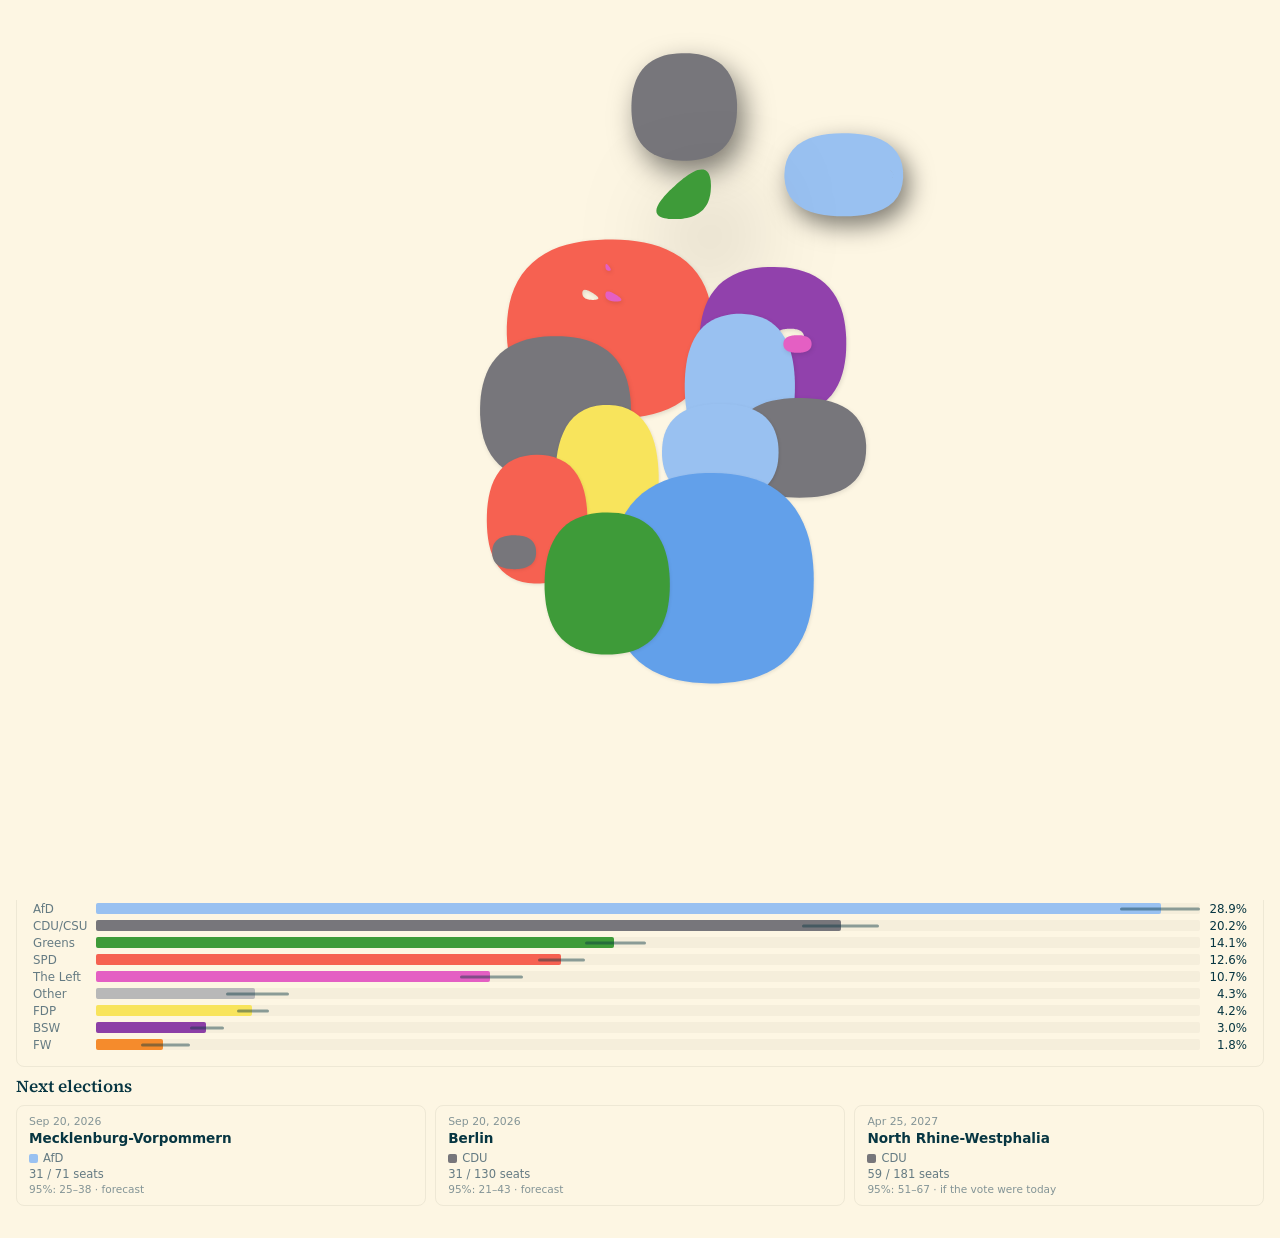
==== commit 38b7ffb7: "Site update: vantage 2026-09-10, model model_mtkitchen-sink_t1000_a090_daily_c2140e42 (5000 draws)" ====
--- a/index.html
+++ b/index.html
@@ -10,8 +10,8 @@
        to the font loader: most pages never hit a character that needs them. -->
   <link rel="preload" href="/fonts/source-serif-4-latin-normal.woff2" as="font" type="font/woff2" crossorigin />
   <link rel="apple-touch-icon" href="/brand/160px-logo.png" />
-  <script type="module" crossorigin src="/assets/index-u0keB7CH.js"></script>
-  <link rel="stylesheet" crossorigin href="/assets/index-DAm5RfrW.css">
+  <script type="module" crossorigin src="/assets/index-BjjHwCH9.js"></script>
+  <link rel="stylesheet" crossorigin href="/assets/index-C1SV8gzV.css">
 </head>
 <body>
   <!--
--- a/assets/index-C1SV8gzV.css
+++ b/assets/index-C1SV8gzV.css
@@ -0,0 +1 @@
+.de-map{width:100%;height:auto;display:block;overflow:visible}.de-map .state-fill{stroke:var(--c-bg);stroke-width:2;vector-effect:non-scaling-stroke;transition:fill var(--t-geom) var(--ease),opacity var(--t-fade) ease}.map-navigable .state-fill{cursor:pointer}.de-map .state-fill:hover{opacity:.82}.de-map .state-hover{fill:none;stroke:var(--c-text-strong);stroke-width:2;vector-effect:non-scaling-stroke;stroke-linejoin:round;pointer-events:none;opacity:0;transition:opacity var(--t-fade) ease}.de-map .state-hover.is-on{opacity:1}.map-controls{display:flex;align-items:center;justify-content:space-between;gap:.75rem;flex-wrap:wrap;margin-bottom:.4rem}.map-legend{display:flex;align-items:center;gap:.4rem;font-size:.7rem;color:var(--c-text-faint)}.map-legend .bar{width:108px;height:8px;border-radius:2px;border:1px solid var(--c-bg-raised)}.map-caption{font-size:.72rem;color:var(--c-text-faint);margin-top:.3rem}@media (prefers-reduced-motion: reduce){.de-map .state-fill{transition:fill var(--t-geom) var(--ease)}}.section-title{font-size:var(--fs-h2);color:var(--c-text-strong);padding-top:10px}.map-section{width:100%}.map-host{width:100%;max-width:460px;margin:0 auto}.pill-btn{font:inherit;font-size:.72rem;border:1px solid var(--c-bg-raised);background:var(--c-bg);color:var(--c-text);padding:3px 10px;border-radius:999px;cursor:pointer;transition:background var(--t-fade) ease,color var(--t-fade) ease}.pill-btn:hover{background:var(--c-bg-raised);color:var(--c-text-strong)}.federal-strip{display:block;text-decoration:none;color:inherit;border:1px solid var(--c-bg-raised);border-radius:8px;padding:.8rem 1rem .9rem;transition:border-color var(--t-fade) ease,background var(--t-fade) ease}.federal-strip:hover{border-color:var(--c-text-faint);background:color-mix(in srgb,var(--c-bg-raised) 35%,var(--c-bg))}.strip-head{display:flex;align-items:baseline;justify-content:space-between;gap:.75rem;margin-bottom:.55rem}.strip-cta{font-size:.72rem;color:var(--c-text-faint)}.strip-bars{display:grid;grid-template-columns:auto 1fr auto;gap:3px .55rem;align-items:center}.strip-name{font-size:.74rem;color:var(--c-text);white-space:nowrap}.strip-track{position:relative;height:11px;background:color-mix(in srgb,var(--c-bg-raised) 55%,var(--c-bg));border-radius:2px}.strip-bar{position:absolute;inset:0 auto 0 0;border-radius:2px;transition:width var(--t-geom) var(--ease)}.strip-hdi{position:absolute;top:50%;height:3px;transform:translateY(-50%);background:color-mix(in srgb,var(--c-text-strong) 45%,transparent);border-radius:2px;pointer-events:none}.strip-val{font-size:.74rem;font-variant-numeric:tabular-nums;color:var(--c-text-strong);text-align:right;min-width:3.2em}.next-section{width:100%}.election-cards{display:grid;grid-template-columns:repeat(auto-fit,minmax(150px,1fr));gap:.6rem;margin-top:.45rem}.election-card{display:flex;flex-direction:column;gap:2px;padding:.6rem .75rem;border:1px solid var(--c-bg-raised);border-radius:8px;text-decoration:none;color:inherit;transition:border-color var(--t-fade) ease,background var(--t-fade) ease}.election-card:hover{border-color:var(--c-text-faint);background:color-mix(in srgb,var(--c-bg-raised) 35%,var(--c-bg))}.card-date{font-size:.68rem;color:var(--c-text-faint)}.card-name{font-size:.85rem;font-weight:600;color:var(--c-text-strong)}.card-seats{font-size:.72rem;color:var(--c-text);font-variant-numeric:tabular-nums}.card-range{font-size:.66rem;color:var(--c-text-faint);font-variant-numeric:tabular-nums}.card-lead{display:inline-flex;align-items:center;gap:5px;font-size:.72rem;color:var(--c-text);margin-top:.2rem}.card-lead .swatch{width:9px;height:9px;border-radius:2px;display:inline-block;flex:none}.intro-dialog{border:1px solid var(--c-bg-raised);border-radius:12px;background:var(--c-bg);color:var(--c-text);padding:1.4rem 1.5rem 1.1rem;width:min(38rem,calc(100vw - 2rem));max-height:min(86dvh,44rem);overflow-y:auto;box-shadow:0 14px 44px color-mix(in srgb,var(--c-text-strong) 22%,transparent)}.intro-dialog::backdrop{background:color-mix(in srgb,var(--c-text-strong) 38%,transparent);-webkit-backdrop-filter:blur(2px);backdrop-filter:blur(2px)}.intro-head{display:flex;align-items:baseline;justify-content:space-between;gap:.75rem;margin-bottom:.7rem}.intro-title{font-family:var(--font-serif);font-size:var(--fs-h1);line-height:var(--lh-head);color:var(--c-text-strong)}.intro-body{display:flex;flex-direction:column;gap:.7rem;font-size:var(--fs-lead);color:var(--c-text)}.intro-caveat{color:var(--c-text-strong);border-left:2px solid var(--c-bg-raised);padding-left:.7rem}.intro-actions{display:flex;align-items:center;justify-content:flex-end;gap:.6rem;margin-top:1.1rem}.intro-ok,.intro-more{font-family:var(--font-ui);font-size:var(--fs-small);cursor:pointer;border-radius:999px;transition:background var(--t-fade) ease,color var(--t-fade) ease}.intro-ok{border:1px solid var(--c-text-strong);background:var(--c-text-strong);color:var(--c-bg);font-weight:600;padding:.35rem 1.1rem}.intro-ok:hover{background:color-mix(in srgb,var(--c-text-strong) 85%,var(--c-bg))}.intro-more{border:0;background:transparent;color:var(--c-text-faint);padding:.35rem .6rem;text-decoration:underline;text-underline-offset:2px}.intro-more:hover{color:var(--c-text-strong)}@media (max-width: 560px){.intro-dialog{padding:1.1rem 1.1rem .9rem}.intro-actions{flex-direction:column-reverse;align-items:stretch}.intro-ok,.intro-more{text-align:center}}#app{width:100%;display:flex;flex-direction:column;align-items:center;gap:.9rem}:root{--fab: 56px;--bar-h: 46px}@media (min-width: 720px){:root{--fab: 58px;--bar-h: 70px}}.site-bar{position:fixed;top:0;left:0;right:0;z-index:60;height:var(--bar-h);display:flex;align-items:center;gap:.7rem;padding:0 max(.75rem,env(safe-area-inset-right)) 0 max(.75rem,env(safe-area-inset-left));background:transparent;border-bottom:1px solid transparent;transition:background var(--t-fade) ease,border-color var(--t-fade) ease}.site-bar.is-stuck{background:color-mix(in srgb,var(--c-bg) 88%,transparent);-webkit-backdrop-filter:blur(8px);backdrop-filter:blur(8px);border-bottom-color:var(--c-bg-raised)}.bar-title{font-family:var(--font-serif);font-size:.95rem;font-weight:600;color:var(--c-text-strong);white-space:nowrap;overflow:hidden;text-overflow:ellipsis;opacity:0;transform:translateY(.3rem);transition:opacity var(--t-fade) ease,transform var(--t-fade) ease}.site-bar.show-title .bar-title{opacity:1;transform:none}.menu-btn{position:fixed;z-index:60;right:max(.75rem,env(safe-area-inset-right));bottom:max(.75rem,env(safe-area-inset-bottom));flex:none;display:inline-flex;align-items:center;justify-content:center;width:var(--fab);height:var(--fab);padding:7px;border:1px solid color-mix(in srgb,var(--c-text-faint) 25%,transparent);border-radius:50%;background:var(--c-bg);box-shadow:0 2px 10px #0000001f;cursor:pointer;transition:background var(--t-fade) ease,box-shadow var(--t-fade) ease,transform var(--t-fade) ease}.menu-btn:hover,.menu-btn.open{background:var(--c-bg-raised);box-shadow:0 3px 14px #0000002e}.menu-btn:active{transform:scale(.94)}@media (min-width: 720px){.menu-btn{top:calc((var(--bar-h) - var(--fab)) / 2);bottom:auto;left:max(.75rem,env(safe-area-inset-left));right:auto;width:var(--fab);height:var(--fab);padding:6px;border-radius:14px;box-shadow:none;border-color:transparent;background:transparent}.menu-btn:hover,.menu-btn.open{background:var(--c-bg-raised)}.site-bar{padding-left:calc(var(--fab) + 1.45rem)}}.site-logo{width:100%;height:100%;object-fit:contain;display:block;transition:opacity var(--t-fade) ease}.menu-btn.open .site-logo{opacity:.55}.menu-panel[hidden],.menu-scrim[hidden]{display:none}.menu-scrim{position:fixed;top:0;right:0;bottom:0;left:0;z-index:40;background:color-mix(in srgb,var(--c-text-strong) 12%,transparent)}.menu-panel{position:fixed;z-index:41;bottom:calc(max(.75rem,env(safe-area-inset-bottom)) + var(--fab) + .5rem);right:max(.75rem,calc(50vw - 600px));width:min(26rem,calc(100vw - 1.5rem));max-height:min(68dvh,42rem);overflow-y:auto;background:var(--c-bg);border:1px solid var(--c-bg-raised);border-radius:10px;box-shadow:0 8px 28px color-mix(in srgb,var(--c-text-strong) 14%,transparent);padding:.8rem .9rem .9rem;display:flex;flex-direction:column;gap:.75rem}.menu-section{display:flex;flex-direction:column;gap:1px}.menu-section h3{font-size:.66rem;font-weight:600;letter-spacing:.07em;text-transform:uppercase;color:var(--c-text-faint);margin-bottom:.25rem}.menu-panel a{font-size:.82rem;color:var(--c-text);text-decoration:none;padding:4px 7px;border-radius:5px;transition:background var(--t-fade) ease,color var(--t-fade) ease}.menu-panel a:hover{background:var(--c-bg-raised);color:var(--c-text-strong)}.menu-panel a.active{background:var(--c-bg-raised);color:var(--c-text-strong);font-weight:600}.menu-misc{flex-direction:row;align-items:center;justify-content:space-between;gap:.75rem;padding-top:.7rem;border-top:1px solid var(--c-bg-raised)}.lang-switch{display:flex;gap:2px;background:var(--c-bg-raised);border-radius:999px;padding:2px}.lang-switch button{font:inherit;font-size:.68rem;font-weight:600;letter-spacing:.04em;border:0;background:transparent;color:var(--c-text-faint);padding:2px 8px;border-radius:999px;cursor:pointer;transition:background var(--t-fade) ease,color var(--t-fade) ease}.lang-switch button:hover{color:var(--c-text)}.lang-switch button.active{background:var(--c-bg);color:var(--c-text-strong)}.site-main{width:100%;max-width:1320px;display:flex;flex-direction:column;gap:.9rem}.page-title{font-size:var(--fs-h1);color:var(--c-text-strong);margin-bottom:.1rem}.page-lead{font-size:var(--fs-lead);color:var(--c-text)}.page-head{display:flex;align-items:baseline;justify-content:space-between;gap:.3rem .9rem;flex-wrap:wrap}.page-date{font-family:var(--font-serif);font-size:var(--fs-note);color:var(--c-text-faint);white-space:nowrap}.page-status,.page-error{font-size:.85rem;color:var(--c-text-faint);padding:2rem 0}.page-error{color:var(--c-down)}.panel-stub{border:1px dashed var(--c-bg-raised);border-radius:6px;padding:1.25rem;font-size:.8rem;color:var(--c-text-faint)}.panel-stub h2{font-size:.85rem;font-weight:600;color:var(--c-text);margin-bottom:.35rem}.splash-frame{position:fixed;top:0;right:0;bottom:0;left:0;z-index:100;width:100%;height:100%;border:0;background:var(--c-bg);transition:opacity .42s ease}.splash-frame.is-leaving{opacity:0;pointer-events:none}@media (prefers-reduced-motion: reduce){.splash-frame{display:none}}.menu-panel{width:min(46rem,calc(100vw - 1.5rem))}.menu-overview{width:100%}.overview.is-compact{display:flex;flex-direction:column;gap:.9rem}.overview.is-compact .map-host{max-width:340px}.overview.is-compact .page-lead{display:none}.map-modes{display:flex;gap:.25rem;flex-wrap:wrap}.pill-btn.is-on{background:var(--c-bg-raised);border-color:var(--c-text-faint);color:var(--c-text-strong);font-weight:600}@media (min-width: 720px){.menu-panel{top:calc(var(--bar-h) + .35rem);bottom:auto;left:max(.75rem,env(safe-area-inset-left));right:auto;max-height:min(78vh,42rem)}}@media (max-width: 719px){.site-main{padding-bottom:3.5rem}}.site-wordmark{font-family:var(--font-serif);font-size:1.12rem;font-weight:600;color:var(--c-text-strong);text-decoration:none;white-space:nowrap;flex:none;opacity:.85;transition:opacity var(--t-fade) ease}.site-wordmark:hover{opacity:1}.site-wordmark .wm-short{display:none}@media (max-width: 559px){.site-wordmark .wm-full{display:none}.site-wordmark .wm-short{display:inline}}.site-bar.show-title .bar-title{padding-left:.7rem;border-left:1px solid var(--c-bg-raised)}.chart-svg{width:100%;overflow:visible}.gridline{stroke:var(--c-rule);stroke-width:.15}.y-label{font-size:9px;fill:var(--c-text-strong);text-anchor:end;dominant-baseline:middle}.tick-label{font-size:9px;fill:var(--c-text-tick);text-align:left}.grid-tick{transition:transform var(--t-axis) var(--ease),opacity var(--t-axis) ease}.party-name{font-size:11px;font-weight:600;dominant-baseline:auto}.bar-simple{opacity:var(--o-bar);cursor:pointer;transition:opacity .2s}.bar-simple.focused{opacity:var(--o-bar)}.bar-simple.dimmed{opacity:var(--o-bar-dim)}.hdi-95{opacity:var(--o-hdi95)}.hdi-66{opacity:var(--o-hdi66)}.hdi-median{opacity:var(--o-hdi-med)}.hdi-95.dimmed{opacity:var(--o-hdi95-dim)}.hdi-66.dimmed{opacity:var(--o-hdi66-dim)}.hdi-median.dimmed{opacity:var(--o-hdi-med-dim)}.hdi-hit{fill:transparent;pointer-events:all;cursor:pointer}.detail-hdi-95{opacity:var(--o-dhdi95)}.detail-hdi-66{opacity:var(--o-dhdi66)}.detail-hdi-med{opacity:var(--o-dhdi-med)}.detail-hdi-95.faded{opacity:var(--o-dhdi95-faded)}.detail-hdi-66.faded{opacity:var(--o-dhdi66-faded)}.detail-hdi-med.faded{opacity:var(--o-dhdi-med-faded)}.dot{opacity:var(--o-dot);cursor:pointer;transition:opacity var(--t-fade),r .15s}.dot.active{opacity:var(--o-dot-active);stroke:#ffffffe6;stroke-width:1.5}.dot.inactive{opacity:var(--o-dot-inactive)}.has-active-dot .dot:not(.active){pointer-events:none}.cond-range{opacity:0;pointer-events:none;transition:opacity var(--t-fade)}.cond-range.lit{opacity:var(--o-cond);pointer-events:all;cursor:pointer}.cond-range.lit:hover{opacity:var(--o-cond-hover)}.cond-med{opacity:0;pointer-events:none;stroke:var(--c-on-dark);stroke-width:1.5;transition:opacity var(--t-fade)}.cond-med.lit{opacity:var(--o-cond)}.row-value{font-size:10px;fill:var(--c-value);font-weight:600;text-anchor:middle;dominant-baseline:middle}.row-delta-pos{fill:var(--c-up)}.row-delta-neg{fill:var(--c-down)}.zero-line{stroke:var(--c-text-strong);stroke-width:1;stroke-dasharray:none}.row-delta-neu{fill:var(--c-value-neutral)}[data-key=med],[data-key=hdi95],[data-key=hdi66]{transition:x var(--t-geom) var(--ease),y var(--t-geom) var(--ease),width var(--t-geom) var(--ease),height var(--t-geom) var(--ease),opacity var(--t-geom) var(--ease)}[data-key^=dot-],[data-key^=sdot-]{transition:cx var(--t-geom) var(--ease),cy var(--t-geom) var(--ease)}.ts-svg{width:100%;display:block;overflow:visible}.ts-gridline{stroke:var(--c-rule);stroke-width:.4;opacity:.35}.ts-ylabel{font-size:9px;fill:var(--c-text-strong);text-anchor:end;dominant-baseline:middle}.ts-xlabel{font-size:9px;fill:var(--c-text-tick);text-anchor:middle}.ts-band95{opacity:var(--o-hdi95);stroke:none}.ts-band66{opacity:var(--o-hdi66);stroke:none}.ts-median{fill:none;stroke-width:1.6;opacity:var(--o-hdi-med);stroke-linejoin:round;stroke-linecap:round}.ts-poll{opacity:1;stroke-width:1.2}.ts-dim.ts-band95{opacity:var(--o-hdi95-dim)}.ts-dim.ts-band66{opacity:var(--o-hdi66-dim)}.ts-dim.ts-median{opacity:var(--o-hdi-med-dim)}.ts-band95,.ts-band66,.ts-median{transition:opacity var(--t-fade) ease}.ts-guide{stroke:var(--c-text-strong);stroke-width:.6;stroke-dasharray:2 2;opacity:0;pointer-events:none;transition:opacity var(--t-fade) ease}[data-key^=pt-]{transition:cx var(--t-geom) var(--ease),cy var(--t-geom) var(--ease)}.ts-legend{display:flex;flex-wrap:wrap;gap:.25rem .45rem}.ts-legend button{font:inherit;font-size:.72rem;border:0;background:transparent;color:var(--c-text);cursor:pointer;padding:1px 6px 1px 4px;border-radius:999px;display:inline-flex;align-items:center;gap:5px;opacity:.55;transition:opacity var(--t-fade) ease,background var(--t-fade) ease}.ts-legend button:hover{opacity:.9}.ts-legend button.active{opacity:1;background:var(--c-bg-raised)}.ts-legend .swatch{width:9px;height:9px;border-radius:2px;display:inline-block}.ts-section{width:100%;display:flex;flex-direction:column;gap:.3rem}.ts-host{width:100%}.closing-section{margin-top:.75rem;padding-top:.9rem;border-top:1px solid var(--c-bg-raised)}.closing-section .section-title{color:var(--c-text-faint)}.ts-brush{fill:var(--c-text-strong);opacity:0;pointer-events:none;fill-opacity:.08;stroke:var(--c-text-strong);stroke-width:.5;stroke-dasharray:2 2}.ts-svg{touch-action:pan-y;cursor:crosshair}.ts-key{display:flex;flex-wrap:wrap;gap:.15rem .9rem;font-size:.68rem;color:var(--c-text-faint);margin-top:.3rem}.ts-key span{display:inline-flex;align-items:center;gap:5px}.ts-key i{display:inline-block;width:18px;height:0;border-top:2px solid var(--c-text-faint)}.ts-key i.dot{width:6px;height:6px;border:0;border-radius:50%;background:var(--c-text-faint);opacity:.5}.ts-key i.solid{border-top-style:solid}.ts-key i.thin{border-top-width:1px;opacity:.45}.ts-zoom-hint{margin-left:auto;font-size:.68rem;color:var(--c-text-faint)}.ts-zoom-reset{margin-left:auto;font:inherit;font-size:.68rem;color:var(--c-text);background:var(--c-bg-raised);border:0;border-radius:999px;padding:2px 9px;cursor:pointer;transition:color var(--t-fade) ease}.ts-zoom-reset:hover{color:var(--c-text-strong)}.ts-median-casing{fill:none;stroke-width:3.2;opacity:var(--o-hdi-med);stroke-linejoin:round;stroke-linecap:round}.ts-dim.ts-median-casing{opacity:var(--o-hdi-med-dim)}.ts-state{fill:none;stroke-width:1.1;opacity:.3;pointer-events:none;transition:opacity var(--t-fade) ease,stroke-width var(--t-fade) ease}.ts-state.is-pinned{opacity:.85;stroke-width:1.8}.ts-state.is-lit{opacity:1;stroke-width:2.2}.ts-state-label{font-family:var(--font-ui);font-size:9.5px;font-weight:600;text-anchor:end;paint-order:stroke;stroke:var(--c-bg);stroke-width:2.5px;stroke-linejoin:round;pointer-events:none}.ts-state-label.is-lit{font-size:10.5px}.ts-modes{display:flex;gap:.25rem;flex-wrap:wrap}.ts-modes:not([hidden])+.ts-legend{padding-left:.5rem;border-left:1px solid var(--c-bg-raised)}.ts-pins{display:flex;align-items:center;flex-wrap:wrap;gap:.3rem .4rem;margin-top:.35rem}.ts-pins-label{font-size:var(--fs-note);color:var(--c-text-faint)}.ts-pin-chip{font:inherit;font-size:.72rem;display:inline-flex;align-items:center;gap:5px;padding:4px 8px;border:1px solid var(--c-bg-raised);border-radius:999px;background:var(--c-bg);color:var(--c-text);cursor:pointer;transition:background var(--t-fade) ease,border-color var(--t-fade) ease}.ts-pin-chip:hover{background:var(--c-bg-raised);border-color:var(--c-text-faint)}.ts-pin-chip .chip-x{font-size:.9rem;line-height:1;color:var(--c-text-faint)}.ts-pin-chip:hover .chip-x{color:var(--c-text-strong)}.ts-elec-rule{stroke:var(--c-text-faint);stroke-width:1;stroke-dasharray:2 4;opacity:.5;pointer-events:none}.ts-elec-mark,.ts-elec-mark-casing{pointer-events:none}.ts-elec-mark-casing{fill:var(--c-text-strong)}.ts-key i.diamond{width:8px;height:8px;border:0;background:var(--c-text-faint);transform:rotate(45deg);opacity:.75}.unit-notes{display:flex;flex-direction:column;gap:.3rem;margin-top:-.15rem}.unit-notes p{font-family:var(--font-serif);font-size:var(--fs-note);line-height:1.5;color:var(--c-text-faint);max-width:68ch;border-left:2px solid var(--c-bg-raised);padding-left:.6rem}.pl-host{width:100%}.pl-svg{width:100%;height:auto;display:block;overflow:visible}.pl-seat{stroke:none;transition:cx var(--t-geom) var(--ease),cy var(--t-geom) var(--ease),r var(--t-geom) var(--ease),opacity var(--t-fade) ease}.pl-dim{opacity:.16}.pl-majority{stroke:var(--c-text-strong);stroke-width:1.4;stroke-dasharray:4 3;opacity:.5}.seats-section{width:100%}.seats-head{display:flex;align-items:baseline;justify-content:space-between;gap:.3rem .75rem;flex-wrap:wrap;padding-bottom:.25rem;border-bottom:1px solid color-mix(in srgb,var(--c-bg-raised) 75%,transparent)}.seats-head .seats-rule{margin-right:auto}.seats-rule,.seats-majority,.sub-hint,.seats-caveat{font-size:.7rem;color:var(--c-text-faint)}.seats-majority{margin-top:-.35rem}.sub-title{font-size:var(--fs-h3);color:var(--c-text);margin-top:.35rem}.seats-caveat{margin-top:.6rem;padding-top:.5rem;border-top:1px solid var(--c-bg-raised);max-width:62ch}.seat-bars{display:grid;grid-template-columns:auto 1fr auto;gap:3px .55rem;align-items:center;margin-top:.2rem}.seat-name{font-size:.74rem;color:var(--c-text);white-space:nowrap}.seat-val{font-size:.74rem;font-variant-numeric:tabular-nums;color:var(--c-text-strong);text-align:right;min-width:3.4em}.seat-track{position:relative;height:11px;background:color-mix(in srgb,var(--c-bg-raised) 55%,var(--c-bg));border-radius:2px}.seat-95{position:absolute;inset:0 auto 0 0;height:100%;opacity:var(--o-hdi95);border-radius:2px;transition:left var(--t-geom) var(--ease),width var(--t-geom) var(--ease)}.seat-66{position:absolute;inset:0 auto 0 0;height:100%;opacity:var(--o-hdi66);border-radius:2px;transition:left var(--t-geom) var(--ease),width var(--t-geom) var(--ease)}.seat-med{position:absolute;top:-1px;bottom:-1px;width:2px;margin-left:-1px;background:var(--c-text-strong);border-radius:1px}.seat-prob{position:absolute;inset:0 auto 0 0;border-radius:2px;opacity:.85;transition:width var(--t-geom) var(--ease)}.coal-chips{display:flex;flex-wrap:wrap;gap:.3rem;margin:.35rem 0 .5rem}.coal-chip{font:inherit;font-size:.72rem;display:inline-flex;align-items:center;gap:5px;padding:2px 9px 2px 6px;border:1px solid var(--c-bg-raised);border-radius:999px;background:var(--c-bg);color:var(--c-text);cursor:pointer;transition:background var(--t-fade) ease,border-color var(--t-fade) ease,opacity var(--t-fade) ease}.coal-chip:hover{background:var(--c-bg-raised)}.coal-chip.is-in{border-color:var(--c-text-strong);background:var(--c-bg-raised);font-weight:600}.coal-chip.is-out{opacity:.45;text-decoration:line-through}.coal-chip .swatch,.coal-names .swatch{width:9px;height:9px;border-radius:2px;display:inline-block;flex:none}.coal-arc{width:100%;max-width:34rem;margin:0 auto .75rem}.coal-list{display:flex;flex-direction:column;gap:2px}.coal-row{font:inherit;display:grid;grid-template-columns:minmax(9rem,1.4fr) minmax(60px,1fr) auto auto;align-items:center;gap:.55rem;padding:3px 7px;border:1px solid transparent;border-radius:6px;background:transparent;color:inherit;text-align:left;cursor:pointer;transition:background var(--t-fade) ease,border-color var(--t-fade) ease}.coal-row:hover{background:var(--c-bg-raised)}.coal-row.is-selected{border-color:var(--c-text-faint);background:var(--c-bg-raised)}.coal-names{display:flex;align-items:center;gap:4px;font-size:.74rem;color:var(--c-text);white-space:nowrap;overflow:hidden;text-overflow:ellipsis}.coal-track{position:relative;height:9px;background:color-mix(in srgb,var(--c-bg-raised) 55%,var(--c-bg));border-radius:2px}.coal-bar{position:absolute;inset:0 auto 0 0;border-radius:2px;background:var(--c-text-strong);opacity:.55;transition:width var(--t-geom) var(--ease)}.coal-p{font-size:.74rem;font-variant-numeric:tabular-nums;color:var(--c-text-strong);text-align:right;min-width:3.6em}.coal-seats{font-size:.68rem;font-variant-numeric:tabular-nums;color:var(--c-text-faint);text-align:right;min-width:6.5em}.coal-empty{font-size:.74rem;color:var(--c-text-faint);padding:.5rem 0}.coal-more{font:inherit;font-size:.7rem;align-self:flex-start;margin-top:.3rem;padding:2px 9px;border:0;border-radius:999px;background:var(--c-bg-raised);color:var(--c-text);cursor:pointer}.coal-more:hover{color:var(--c-text-strong)}@media (max-width: 560px){.coal-row{grid-template-columns:1fr auto}.coal-track,.coal-seats{display:none}}.coal-badge{margin-left:.4rem;padding:.05rem .32rem;border-radius:3px;font-size:.62rem;font-weight:600;letter-spacing:.01em;color:var(--c-text-faint);background:color-mix(in srgb,var(--c-bg-raised) 70%,var(--c-bg));white-space:nowrap}.coal-badge.is-current{color:var(--c-text-strong);background:color-mix(in srgb,var(--c-bg-raised) 100%,transparent)}.coal-tail{font-size:.68rem;color:var(--c-text-faint);margin-top:.4rem;line-height:1.45}.seats-cond{font-size:.68rem;color:var(--c-text-strong);margin-top:.15rem;line-height:1.4}.fc-today{position:absolute;top:50%;width:7px;height:7px;margin:-3.5px 0 0 -3.5px;background:var(--c-bg);border:1.5px solid var(--c-text-strong);transform:rotate(45deg);pointer-events:none}.fc-section{display:flex;flex-direction:column;gap:.35rem}.seats-switch{display:flex;gap:.35rem;flex-wrap:wrap}.seat-now{position:absolute;top:50%;width:7px;height:7px;margin:-3.5px 0 0 -3.5px;background:var(--c-bg);border:1.5px solid var(--c-text-strong);transform:rotate(45deg);pointer-events:none}.fc-lead{display:flex;align-items:center;flex-wrap:wrap;gap:.3rem .6rem;margin-top:.5rem;padding-top:.45rem;border-top:1px solid var(--c-bg-raised);font-size:var(--fs-small);color:var(--c-text)}.fc-lead-label{font-family:var(--font-serif);color:var(--c-text-faint)}.fc-lead-party{display:inline-flex;align-items:center;gap:5px;font-variant-numeric:tabular-nums}.fc-lead-party .swatch{width:9px;height:9px;border-radius:2px;display:inline-block}.seats-now-rule{color:var(--c-text-faint)}.panel-grid{display:grid;grid-template-columns:repeat(12,1fr);gap:var(--panel-gap);width:100%;align-items:start}.span-12{grid-column:span 12}.span-8{grid-column:span 8}.span-6{grid-column:span 6}.span-4{grid-column:span 4}@media (max-width: 820px){.span-8,.span-6,.span-4{grid-column:span 12}}.panel{display:flex;flex-direction:column;gap:.35rem;min-width:0}.panel-head{display:flex;align-items:baseline;justify-content:space-between;gap:.4rem .8rem;flex-wrap:wrap;padding-bottom:.25rem;border-bottom:1px solid color-mix(in srgb,var(--c-bg-raised) 75%,transparent)}.panel-tools{display:flex;align-items:center;flex-wrap:wrap;justify-content:flex-end;gap:.3rem .5rem;margin-left:auto}.panel-title{font-size:var(--fs-h3);color:var(--c-text-strong)}.panel-note{font-size:var(--fs-note);color:var(--c-text-faint)}.panel-body{width:100%;min-width:0}.panel-body[data-aspect]{aspect-ratio:var(--aspect)}.panel-body>svg{width:100%;height:100%;display:block;overflow:visible}.panel-body.rows,.panel-body.intrinsic{aspect-ratio:auto}.panel-body.intrinsic>svg{height:auto}.info-tip{font:inherit;font-size:.62rem;font-weight:700;font-style:italic;line-height:1;margin-left:.4em;width:1.15em;height:1.15em;padding:0;vertical-align:.15em;border:1px solid var(--c-text-faint);border-radius:50%;background:transparent;color:var(--c-text-faint);cursor:help;opacity:.65;transition:opacity var(--t-fade) ease,color var(--t-fade) ease,border-color var(--t-fade) ease}.info-tip:hover,.info-tip:focus-visible{opacity:1;color:var(--c-text-strong);border-color:var(--c-text-strong)}#tooltip:has(.tt-info){max-width:min(34em,calc(100vw - 2rem));background:var(--c-bg-raised);border:1px solid color-mix(in srgb,var(--c-text-faint) 35%,transparent);box-shadow:0 4px 16px #0000001a}.tt-info{max-width:34em;font-size:.72rem;line-height:1.5;white-space:normal;text-align:left}.tt-info p{margin:0 0 .5em}.tt-info p:last-child{margin-bottom:0}.tt-info strong{color:var(--c-text-strong)}#tooltip.is-sheet{left:.5rem!important;right:.5rem;top:auto!important;bottom:.5rem;max-width:none;width:auto;max-height:min(60dvh,60vh);overflow-y:auto;pointer-events:none}#tooltip.is-sheet .tt-info{max-width:none}.at-wrap{width:100%}.at-grid{display:grid;grid-template-columns:auto 1fr auto;gap:4px .55rem;align-items:center}.at-name{font-size:.74rem;color:var(--c-text);white-space:nowrap}.at-val{font-size:.74rem;font-weight:600;font-variant-numeric:tabular-nums;color:var(--c-text-strong);text-align:right;min-width:3.6em}.at-val.is-neg{color:var(--c-text)}.at-track{position:relative;height:17px;min-width:0}.at-track>.at-gl,.at-track>.at-zero{position:absolute;top:-2px;bottom:-2px;width:1px}.at-track>.at-gl{background:var(--c-rule);opacity:.3}.at-track>.at-zero{background:var(--c-text-faint);opacity:.85}.at-seg{position:absolute;top:0;bottom:0;cursor:pointer;opacity:.88;transition:opacity .15s ease}.at-seg:hover{opacity:1}.at-whisker{position:absolute;top:50%;height:1.5px;margin-top:-.75px;background:var(--c-text);opacity:.45;pointer-events:none}.at-total{position:absolute;top:-3px;bottom:-3px;width:9px;margin-left:-4.5px;cursor:pointer}.at-total:after{content:"";position:absolute;top:0;bottom:0;left:3.5px;width:2px;background:var(--c-text-strong)}.at-axis-bar{position:relative;height:1.1em;min-width:0}.at-xlabel{position:absolute;top:0;transform:translate(-50%);font-size:.64rem;color:var(--c-text-faint);font-variant-numeric:tabular-nums;white-space:nowrap}.attrib-section{display:flex;flex-direction:column;gap:.35rem}.attrib-since{font-family:var(--font-serif);font-size:var(--fs-note);color:var(--c-text-faint)}.attrib-modes{display:flex;gap:.35rem;flex-wrap:wrap}.attrib-legend{display:flex;flex-wrap:wrap;gap:.25rem .9rem;font-size:.72rem;color:var(--c-text-faint)}.attrib-legend .swatch{width:.62rem;height:.62rem;border-radius:2px;display:inline-block;margin-right:.3rem;vertical-align:-1px}.attrib-note{font-size:.7rem;color:var(--c-text-faint);line-height:1.45;margin:0}.attrib-legend .legend-item{white-space:nowrap}.gap-bars{display:grid;grid-template-columns:auto 1fr auto;gap:3px .55rem;align-items:center;margin-top:.2rem}.gap-name{font-size:.74rem;color:var(--c-text);white-space:nowrap}.gap-val{font-size:.74rem;font-variant-numeric:tabular-nums;color:var(--c-text-strong);text-align:right;min-width:3.4em}.gap-track{position:relative;height:13px;background:color-mix(in srgb,var(--c-bg-raised) 55%,var(--c-bg));border-radius:2px;cursor:pointer}.gap-zero{position:absolute;left:50%;top:-1px;bottom:-1px;width:1px;background:var(--c-text-faint);opacity:.6}.gap-bar{position:absolute;top:0;bottom:0;border-radius:2px;opacity:.85;transition:width .2s ease,left .2s ease}.econ-section{width:100%;display:flex;flex-direction:column;gap:.35rem;border-top:1px solid var(--c-bg-raised);padding-top:.9rem;margin-top:.3rem}.econ-grid{display:grid;grid-template-columns:repeat(3,1fr);gap:var(--panel-gap)}@media (max-width: 820px){.econ-grid{grid-template-columns:1fr}}.econ-panel{display:flex;flex-direction:column;gap:.15rem;min-width:0}.econ-h{font-size:var(--fs-h3);color:var(--c-text)}.econ-host{width:100%}.econ-svg{width:100%;height:auto;display:block;overflow:visible}.econ-line{fill:none;stroke-width:1.6;stroke-linejoin:round;stroke-linecap:round}.econ-line.is-casing{stroke-width:3;opacity:.9}.econ-line.is-ref{stroke-width:1.3;stroke-dasharray:3 3;opacity:.8}.econ-gridline{stroke:var(--c-rule);stroke-width:.5;opacity:.16}.econ-ylabel,.econ-xlabel{font-family:var(--font-ui);font-size:9px;fill:var(--c-text-faint)}.econ-ylabel{text-anchor:end}.econ-xlabel{text-anchor:middle}.econ-guide{stroke:var(--c-text-faint);stroke-width:1;opacity:0;pointer-events:none;transition:opacity var(--t-fade) ease}.econ-dot{stroke-width:1.2;pointer-events:none}.econ-elec{stroke:var(--c-text-faint);stroke-width:1;stroke-dasharray:2 4;opacity:.5;pointer-events:none}.econ-latest{font-family:var(--font-serif);font-size:var(--fs-note);color:var(--c-text-faint)}.econ-empty{font-size:var(--fs-small);color:var(--c-text-faint);padding:.6rem 0}.meth-page{width:100%;max-width:72ch;display:flex;flex-direction:column;gap:.6rem}@media (min-width: 68rem){.meth-page{margin-inline:auto}}.meth-page .page-lead,.meth-page .meth-body,.meth-page .meth-list,.meth-page .meth-eq-gloss,.meth-page .meth-hint{max-width:none}.meth-stamp{font-size:.7rem;color:var(--c-text-faint);font-variant-numeric:tabular-nums;margin-top:-.25rem}.meth-body{display:flex;flex-direction:column;gap:1.4rem;width:100%}.meth-block{display:flex;flex-direction:column;gap:.45rem}.meth-h{font-size:.95rem;font-weight:600;color:var(--c-text-strong);padding-bottom:.3rem;border-bottom:1px solid var(--c-bg-raised)}.meth-h3{font-size:.8rem;font-weight:600;color:var(--c-text);margin-top:.4rem}.meth-p{font-size:.85rem;line-height:1.55;color:var(--c-text);max-width:68ch}.meth-emph{border-left:2px solid var(--c-text-faint);padding-left:.7rem;color:var(--c-text-strong)}.meth-meta{font-size:.72rem;color:var(--c-text-faint)}.meth-hint{font-size:.7rem;color:var(--c-text-faint);max-width:68ch;margin-top:.25rem}.meth-list{display:flex;flex-direction:column;gap:.3rem;padding-left:1.1rem;margin:.1rem 0 0;max-width:68ch}.meth-list li{font-size:.82rem;line-height:1.5;color:var(--c-text)}.meth-chart{width:100%}.meth-svg{width:100%;height:auto;display:block;overflow:visible}.meth-grid{stroke:var(--c-rule);stroke-width:.4;opacity:.35}.meth-tick{font-size:8px;fill:var(--c-text-faint);text-anchor:end}.meth-tick-x{text-anchor:middle}.meth-bar-nat{fill:var(--c-text-strong);opacity:.55}.meth-bar-st{fill:var(--c-text-strong);opacity:.22}.unc-key{display:flex;flex-direction:column;gap:4px;max-width:380px;margin-top:.3rem}.unc-bar{position:relative;height:26px;border-radius:3px;overflow:hidden;background:var(--c-bg-raised)}.unc-95,.unc-66,.unc-med{position:absolute;top:0;bottom:0;background:var(--c-text-strong)}.unc-95{left:0;right:0;opacity:var(--o-hdi95)}.unc-66{left:22%;right:22%;opacity:var(--o-hdi66)}.unc-med{left:50%;width:2px;margin-left:-1px;opacity:var(--o-hdi-med)}.unc-labels{display:flex;justify-content:space-between;font-size:.68rem;color:var(--c-text-faint)}.unc-lmed{text-align:right}.meth-table-wrap{width:100%;overflow-x:auto;margin-top:.35rem}.meth-table{border-collapse:collapse;font-size:.74rem;min-width:26rem}.meth-table td{padding:3px .8rem 3px 0;color:var(--c-text);white-space:nowrap;border-bottom:1px solid color-mix(in srgb,var(--c-bg-raised) 55%,var(--c-bg))}.meth-table td.num{font-variant-numeric:tabular-nums}.meth-table tr:last-child td{border-bottom:0}.meth-table tr:hover td{color:var(--c-text-strong)}.meth-hit{fill:transparent;cursor:pointer}.meth-hit:hover{fill:color-mix(in srgb,var(--c-text) 7%,transparent)}.meth-sources a,.meth-sources .src-name{font-weight:600;color:var(--c-text-strong)}.meth-sources a{text-decoration:underline;text-underline-offset:2px;text-decoration-color:var(--c-text-faint)}.meth-sources a:hover{text-decoration-color:var(--c-text-strong)}.meth-appendix{border-top:1px solid var(--c-bg-raised);padding-top:1.1rem}.meth-eq-wrap{margin:.55rem 0 .9rem}.meth-eq{font-family:var(--font-serif);font-size:.95rem;line-height:1.9;color:var(--c-text-strong);padding:.55rem .8rem;border-left:2px solid var(--c-bg-raised);background:color-mix(in srgb,var(--c-bg-raised) 28%,transparent);border-radius:0 4px 4px 0;overflow-x:auto;white-space:nowrap}.meth-eq i{font-style:italic}.meth-eq sub,.meth-eq sup{font-size:.68em;font-style:normal;line-height:0}.meth-eq .eq-where{font-size:.82em;color:var(--c-text-faint);white-space:normal}.meth-eq-gloss{font-size:var(--fs-small);line-height:1.5;color:var(--c-text);max-width:68ch;margin-top:.3rem}@media (max-width: 560px){.meth-eq{font-size:.85rem;padding:.45rem .6rem}}@font-face{font-family:"Source Serif 4";font-style:normal;font-weight:400 700;font-display:swap;src:url(/fonts/source-serif-4-latin-normal.woff2) format("woff2");unicode-range:U+0000-00FF,U+0131,U+0152-0153,U+02BB-02BC,U+02C6,U+02DA,U+02DC,U+0304,U+0308,U+0329,U+2000-206F,U+20AC,U+2122,U+2191,U+2193,U+2212,U+2215,U+FEFF,U+FFFD}@font-face{font-family:"Source Serif 4";font-style:italic;font-weight:400 600;font-display:swap;src:url(/fonts/source-serif-4-latin-italic.woff2) format("woff2");unicode-range:U+0000-00FF,U+0131,U+0152-0153,U+02BB-02BC,U+02C6,U+02DA,U+02DC,U+0304,U+0308,U+0329,U+2000-206F,U+20AC,U+2122,U+2191,U+2193,U+2212,U+2215,U+FEFF,U+FFFD}@font-face{font-family:"Source Serif 4";font-style:normal;font-weight:400 700;font-display:swap;src:url(/fonts/source-serif-4-latin-ext-normal.woff2) format("woff2");unicode-range:U+0100-02AF,U+0304,U+0308,U+0329,U+1E00-1E9F,U+1EF2-1EFF,U+2020,U+20A0-20AB,U+20AD-20C0,U+2113,U+2C60-2C7F,U+A720-A7FF}@font-face{font-family:"Source Serif 4";font-style:italic;font-weight:400 600;font-display:swap;src:url(/fonts/source-serif-4-latin-ext-italic.woff2) format("woff2");unicode-range:U+0100-02AF,U+0304,U+0308,U+0329,U+1E00-1E9F,U+1EF2-1EFF,U+2020,U+20A0-20AB,U+20AD-20C0,U+2113,U+2C60-2C7F,U+A720-A7FF}:root{--font-serif: "Source Serif 4", Georgia, "Times New Roman", serif;--font-ui: system-ui, -apple-system, "Segoe UI", Roboto, sans-serif;--font-num: var(--font-ui);--fs-h1: clamp(1.45rem, 1.05rem + 1.5vw, 1.95rem);--fs-h2: 1.05rem;--fs-h3: .9rem;--fs-lead: .95rem;--fs-body: .85rem;--fs-small: .78rem;--fs-note: .7rem;--lh-head: 1.2;--lh-prose: 1.55;--c-bg: #fdf6e3;--c-bg-raised: #eee8d5;--c-text: #657b83;--c-text-strong: #073642;--c-text-muted: #93a1a1;--c-text-faint: #839496;--c-rule: #585e75;--c-text-tick: #777;--c-value: #333;--c-value-neutral: #555;--c-on-dark: #fff;--c-up: #2a9d2a;--c-down: #c0392b;--panel-gap: .95rem;--aspect-hero: 2.25;--aspect-wide: 1.8;--aspect-square: 1.1;--t-geom: .2s;--t-fade: .15s;--t-axis: .2s;--t-panel: .28s;--ease: ease-in-out;--ease-panel: cubic-bezier(.4, 0, .2, 1);--o-bar: 1;--o-bar-dim: .18;--o-hdi95: .3;--o-hdi66: .62;--o-hdi-med: 1;--o-hdi95-dim: .07;--o-hdi66-dim: .12;--o-hdi-med-dim: .15;--o-dhdi95: .28;--o-dhdi66: .55;--o-dhdi-med: 1;--o-dhdi95-faded: .06;--o-dhdi66-faded: .1;--o-dhdi-med-faded: .1;--o-dot: .25;--o-dot-active: 1;--o-dot-inactive: .05;--o-cond: 1;--o-cond-hover: .88}*,*:before,*:after{box-sizing:border-box;margin:0;padding:0}body{font-family:var(--font-ui);background:var(--c-bg);color:var(--c-text);min-height:100dvh;display:flex;flex-direction:column;align-items:center;padding:calc(var(--bar-h) + .35rem) 1rem 2rem;gap:.9rem}h1,h2,h3,.page-title,.section-title,.panel-title,.sub-title,.meth-h,.meth-h3{font-family:var(--font-serif);line-height:var(--lh-head);font-weight:600;letter-spacing:0;text-wrap:balance}h1{font-size:var(--fs-h1)}.prose,.page-lead,.meth-body,.tooltip-prose{font-family:var(--font-serif);line-height:var(--lh-prose);max-width:68ch}#chart-container{width:100%;height:100%;max-width:1200px}#chart-wrapper{position:relative;width:100%;max-width:1200px;display:flex;flex-direction:column}#chart-controls{display:flex;justify-content:space-between;align-items:center;margin-bottom:.5rem;flex-wrap:wrap;gap:.5rem}#right-controls{display:flex;align-items:center;gap:.5rem}#subslider-row{display:flex;align-items:center;justify-content:flex-end;gap:1.2rem;overflow:hidden;max-height:0;opacity:0;margin-bottom:0;transition:max-height var(--t-panel) var(--ease-panel),opacity .22s ease,margin-bottom var(--t-panel) var(--ease-panel)}#subslider-row.open{max-height:3rem;opacity:1;margin-bottom:.4rem}#compare-section,#dot-mode-section{display:none;align-items:center;gap:.6rem}#compare-section.show,#dot-mode-section.show{display:flex}#compare-section.show{margin-right:auto}#compare-row-label{font-size:8px;font-weight:500;color:var(--c-text-muted);white-space:nowrap;text-align:right;letter-spacing:.02em;text-transform:uppercase}.mode-slider{position:relative;display:inline-flex;background:var(--c-bg-raised);border-radius:999px;padding:3px;gap:0;-webkit-user-select:none;user-select:none}.mode-slider__thumb{position:absolute;top:3px;left:3px;height:calc(100% - 6px);background:var(--c-bg);border-radius:999px;box-shadow:0 1px 3px #0000002e;transition:transform .22s cubic-bezier(.4,0,.2,1),width .22s cubic-bezier(.4,0,.2,1),background-color .2s ease;pointer-events:none}.mode-slider button{position:relative;background:transparent;border:none;border-radius:999px;padding:0rem .5rem;font-size:9px;font-weight:500;cursor:pointer;color:var(--c-text-faint);transition:color .18s;white-space:nowrap;z-index:1}.mode-slider button.active{color:#fff;font-weight:700;text-shadow:0 1px 2px rgba(0,0,0,.25)}#tooltip{position:fixed;pointer-events:none;background:#ffffffb3;border:0px solid #ddd;border-radius:6px;padding:.5rem .75rem;font-size:.78rem;line-height:1.5;box-shadow:0 2px 8px #0000;max-width:220px;opacity:0;transition:opacity .12s;z-index:100}#tooltip.visible{opacity:1}
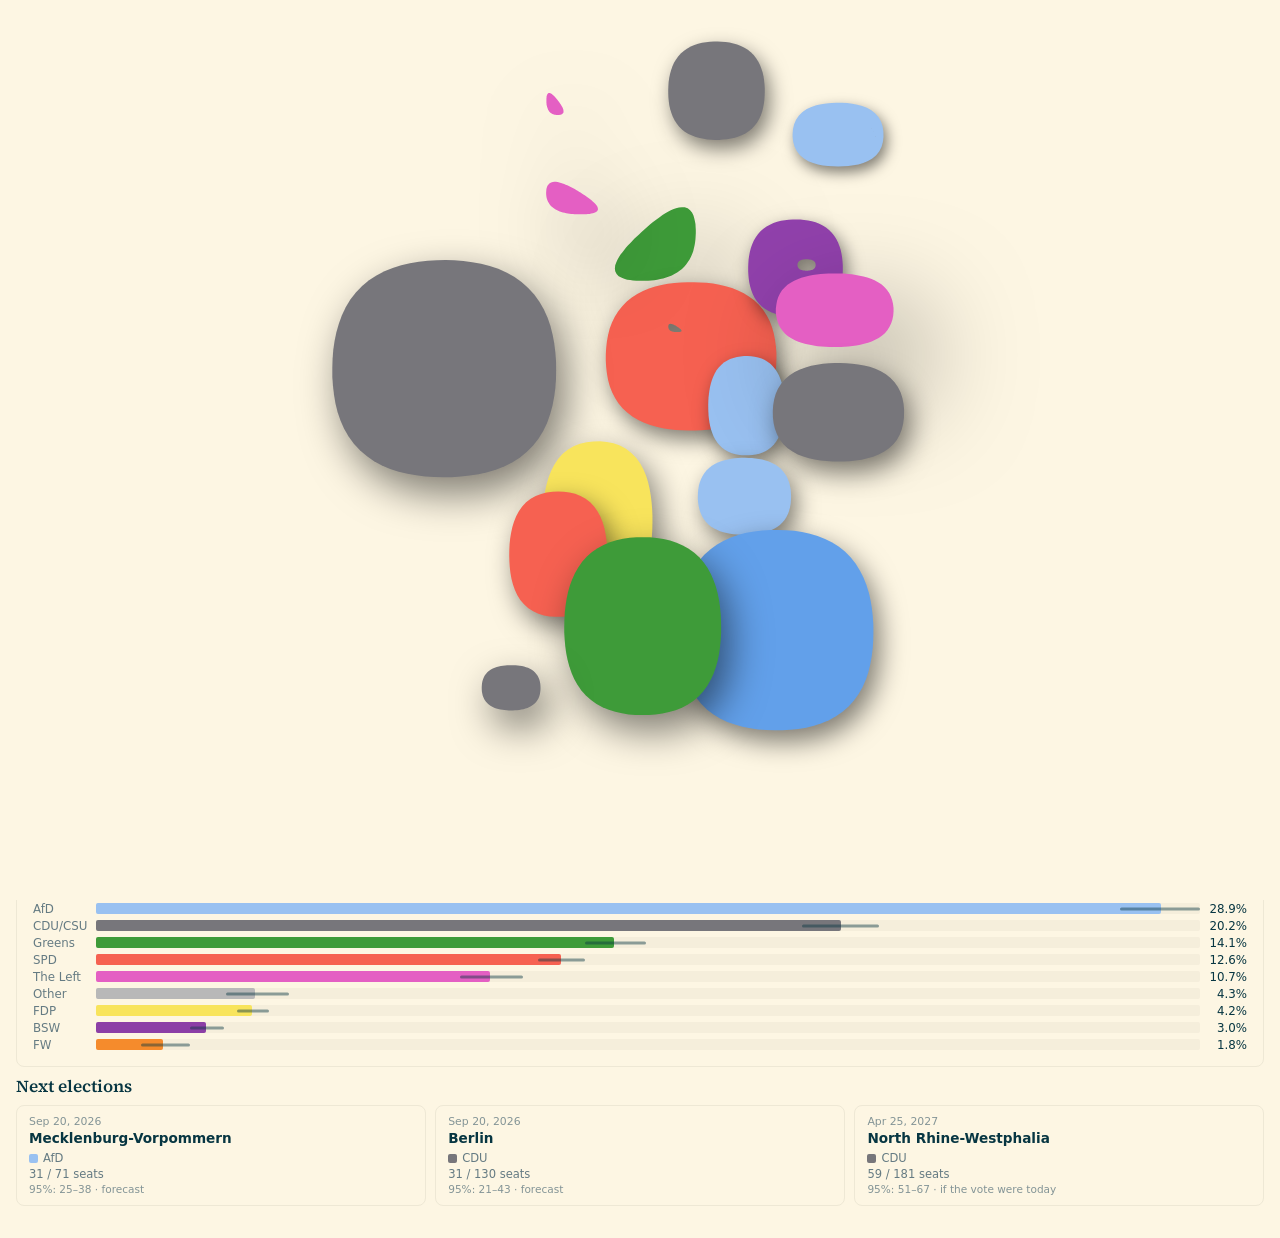
==== commit 194c7d4b: "Site update: vantage 2026-09-10, model model_mtkitchen-sink_t1000_a090_daily_c2140e42 (5000 draws)" ====
--- a/index.html
+++ b/index.html
@@ -10,8 +10,8 @@
        to the font loader: most pages never hit a character that needs them. -->
   <link rel="preload" href="/fonts/source-serif-4-latin-normal.woff2" as="font" type="font/woff2" crossorigin />
   <link rel="apple-touch-icon" href="/brand/160px-logo.png" />
-  <script type="module" crossorigin src="/assets/index-BjjHwCH9.js"></script>
-  <link rel="stylesheet" crossorigin href="/assets/index-C1SV8gzV.css">
+  <script type="module" crossorigin src="/assets/index-VbHskTpR.js"></script>
+  <link rel="stylesheet" crossorigin href="/assets/index-D57GNqqK.css">
 </head>
 <body>
   <!--
--- a/assets/index-D57GNqqK.css
+++ b/assets/index-D57GNqqK.css
@@ -0,0 +1 @@
+.de-map{width:100%;height:auto;display:block;overflow:visible}.de-map .state-fill{stroke:var(--c-bg);stroke-width:2;vector-effect:non-scaling-stroke;transition:fill var(--t-geom) var(--ease),opacity var(--t-fade) ease}.map-navigable .state-fill{cursor:pointer}.de-map .state-fill:hover{opacity:.82}.de-map .state-hover{fill:none;stroke:var(--c-text-strong);stroke-width:2;vector-effect:non-scaling-stroke;stroke-linejoin:round;pointer-events:none;opacity:0;transition:opacity var(--t-fade) ease}.de-map .state-hover.is-on{opacity:1}.map-controls{display:flex;align-items:center;justify-content:space-between;gap:.75rem;flex-wrap:wrap;margin-bottom:.4rem}.map-legend{display:flex;align-items:center;gap:.4rem;font-size:.7rem;color:var(--c-text-faint)}.map-legend .bar{width:108px;height:8px;border-radius:2px;border:1px solid var(--c-bg-raised)}.map-caption{font-size:.72rem;color:var(--c-text-faint);margin-top:.3rem}@media (prefers-reduced-motion: reduce){.de-map .state-fill{transition:fill var(--t-geom) var(--ease)}}.section-title{font-size:var(--fs-h2);color:var(--c-text-strong);padding-top:10px}.map-section{width:100%}.map-host{width:100%;max-width:460px;margin:0 auto}.pill-btn{font:inherit;font-size:.72rem;border:1px solid var(--c-bg-raised);background:var(--c-bg);color:var(--c-text);padding:3px 10px;border-radius:999px;cursor:pointer;transition:background var(--t-fade) ease,color var(--t-fade) ease}.pill-btn:hover{background:var(--c-bg-raised);color:var(--c-text-strong)}.federal-strip{display:block;text-decoration:none;color:inherit;border:1px solid var(--c-bg-raised);border-radius:8px;padding:.8rem 1rem .9rem;transition:border-color var(--t-fade) ease,background var(--t-fade) ease}.federal-strip:hover{border-color:var(--c-text-faint);background:color-mix(in srgb,var(--c-bg-raised) 35%,var(--c-bg))}.strip-head{display:flex;align-items:baseline;justify-content:space-between;gap:.75rem;margin-bottom:.55rem}.strip-cta{font-size:.72rem;color:var(--c-text-faint)}.strip-bars{display:grid;grid-template-columns:auto 1fr auto;gap:3px .55rem;align-items:center}.strip-name{font-size:.74rem;color:var(--c-text);white-space:nowrap}.strip-track{position:relative;height:11px;background:color-mix(in srgb,var(--c-bg-raised) 55%,var(--c-bg));border-radius:2px}.strip-bar{position:absolute;inset:0 auto 0 0;border-radius:2px;transition:width var(--t-geom) var(--ease)}.strip-hdi{position:absolute;top:50%;height:3px;transform:translateY(-50%);background:color-mix(in srgb,var(--c-text-strong) 45%,transparent);border-radius:2px;pointer-events:none}.strip-val{font-size:.74rem;font-variant-numeric:tabular-nums;color:var(--c-text-strong);text-align:right;min-width:3.2em}.next-section{width:100%}.election-cards{display:grid;grid-template-columns:repeat(auto-fit,minmax(150px,1fr));gap:.6rem;margin-top:.45rem}.election-card{display:flex;flex-direction:column;gap:2px;padding:.6rem .75rem;border:1px solid var(--c-bg-raised);border-radius:8px;text-decoration:none;color:inherit;transition:border-color var(--t-fade) ease,background var(--t-fade) ease}.election-card:hover{border-color:var(--c-text-faint);background:color-mix(in srgb,var(--c-bg-raised) 35%,var(--c-bg))}.card-date{font-size:.68rem;color:var(--c-text-faint)}.card-name{font-size:.85rem;font-weight:600;color:var(--c-text-strong)}.card-seats{font-size:.72rem;color:var(--c-text);font-variant-numeric:tabular-nums}.card-range{font-size:.66rem;color:var(--c-text-faint);font-variant-numeric:tabular-nums}.card-lead{display:inline-flex;align-items:center;gap:5px;font-size:.72rem;color:var(--c-text);margin-top:.2rem}.card-lead .swatch{width:9px;height:9px;border-radius:2px;display:inline-block;flex:none}.intro-dialog{border:1px solid var(--c-bg-raised);border-radius:12px;background:var(--c-bg);color:var(--c-text);padding:1.4rem 1.5rem 1.1rem;width:min(38rem,calc(100vw - 2rem));max-height:min(86dvh,44rem);overflow-y:auto;box-shadow:0 14px 44px color-mix(in srgb,var(--c-text-strong) 22%,transparent)}.intro-dialog::backdrop{background:color-mix(in srgb,var(--c-text-strong) 38%,transparent);-webkit-backdrop-filter:blur(2px);backdrop-filter:blur(2px)}.intro-head{display:flex;align-items:baseline;justify-content:space-between;gap:.75rem;margin-bottom:.7rem}.intro-title{font-family:var(--font-serif);font-size:var(--fs-h1);line-height:var(--lh-head);color:var(--c-text-strong)}.intro-body{display:flex;flex-direction:column;gap:.7rem;font-size:var(--fs-lead);color:var(--c-text)}.intro-caveat{color:var(--c-text-strong);border-left:2px solid var(--c-bg-raised);padding-left:.7rem}.intro-actions{display:flex;align-items:center;justify-content:flex-end;gap:.6rem;margin-top:1.1rem}.intro-ok,.intro-more{font-family:var(--font-ui);font-size:var(--fs-small);cursor:pointer;border-radius:999px;transition:background var(--t-fade) ease,color var(--t-fade) ease}.intro-ok{border:1px solid var(--c-text-strong);background:var(--c-text-strong);color:var(--c-bg);font-weight:600;padding:.35rem 1.1rem}.intro-ok:hover{background:color-mix(in srgb,var(--c-text-strong) 85%,var(--c-bg))}.intro-more{border:0;background:transparent;color:var(--c-text-faint);padding:.35rem .6rem;text-decoration:underline;text-underline-offset:2px}.intro-more:hover{color:var(--c-text-strong)}@media (max-width: 560px){.intro-dialog{padding:1.1rem 1.1rem .9rem}.intro-actions{flex-direction:column-reverse;align-items:stretch}.intro-ok,.intro-more{text-align:center}}#app{width:100%;display:flex;flex-direction:column;align-items:center;gap:.9rem}:root{--fab: 56px;--bar-h: 46px}@media (min-width: 720px){:root{--fab: 58px;--bar-h: 70px}}.site-bar{position:fixed;top:0;left:0;right:0;z-index:60;height:var(--bar-h);display:flex;align-items:center;gap:.7rem;padding:0 max(.75rem,env(safe-area-inset-right)) 0 max(.75rem,env(safe-area-inset-left));background:transparent;border-bottom:1px solid transparent;transition:background var(--t-fade) ease,border-color var(--t-fade) ease}.site-bar.is-stuck{background:color-mix(in srgb,var(--c-bg) 88%,transparent);-webkit-backdrop-filter:blur(8px);backdrop-filter:blur(8px);border-bottom-color:var(--c-bg-raised)}.bar-title{font-family:var(--font-serif);font-size:.95rem;font-weight:600;color:var(--c-text-strong);white-space:nowrap;overflow:hidden;text-overflow:ellipsis;opacity:0;transform:translateY(.3rem);transition:opacity var(--t-fade) ease,transform var(--t-fade) ease}.site-bar.show-title .bar-title{opacity:1;transform:none}.menu-btn{position:fixed;z-index:60;right:max(.75rem,env(safe-area-inset-right));bottom:max(.75rem,env(safe-area-inset-bottom));flex:none;display:inline-flex;align-items:center;justify-content:center;width:var(--fab);height:var(--fab);padding:7px;border:1px solid color-mix(in srgb,var(--c-text-faint) 25%,transparent);border-radius:50%;background:var(--c-bg);box-shadow:0 2px 10px #0000001f;cursor:pointer;transition:background var(--t-fade) ease,box-shadow var(--t-fade) ease,transform var(--t-fade) ease}.menu-btn:hover,.menu-btn.open{background:var(--c-bg-raised);box-shadow:0 3px 14px #0000002e}.menu-btn:active{transform:scale(.94)}@media (min-width: 720px){.menu-btn{top:calc((var(--bar-h) - var(--fab)) / 2);bottom:auto;left:max(.75rem,env(safe-area-inset-left));right:auto;width:var(--fab);height:var(--fab);padding:6px;border-radius:14px;box-shadow:none;border-color:transparent;background:transparent}.menu-btn:hover,.menu-btn.open{background:var(--c-bg-raised)}.site-bar{padding-left:calc(var(--fab) + 1.45rem)}}.site-logo{width:100%;height:100%;object-fit:contain;display:block;transition:opacity var(--t-fade) ease}.menu-btn.open .site-logo{opacity:.55}.menu-panel[hidden],.menu-scrim[hidden]{display:none}.menu-scrim{position:fixed;top:0;right:0;bottom:0;left:0;z-index:40;background:color-mix(in srgb,var(--c-text-strong) 12%,transparent)}.menu-panel{position:fixed;z-index:41;bottom:calc(max(.75rem,env(safe-area-inset-bottom)) + var(--fab) + .5rem);right:max(.75rem,calc(50vw - 600px));width:min(26rem,calc(100vw - 1.5rem));max-height:min(68dvh,42rem);overflow-y:auto;background:var(--c-bg);border:1px solid var(--c-bg-raised);border-radius:10px;box-shadow:0 8px 28px color-mix(in srgb,var(--c-text-strong) 14%,transparent);padding:.8rem .9rem .9rem;display:flex;flex-direction:column;gap:.75rem}.menu-section{display:flex;flex-direction:column;gap:1px}.menu-section h3{font-size:.66rem;font-weight:600;letter-spacing:.07em;text-transform:uppercase;color:var(--c-text-faint);margin-bottom:.25rem}.menu-panel a{font-size:.82rem;color:var(--c-text);text-decoration:none;padding:4px 7px;border-radius:5px;transition:background var(--t-fade) ease,color var(--t-fade) ease}.menu-panel a:hover{background:var(--c-bg-raised);color:var(--c-text-strong)}.menu-panel a.active{background:var(--c-bg-raised);color:var(--c-text-strong);font-weight:600}.menu-misc{flex-direction:row;align-items:center;justify-content:space-between;gap:.75rem;padding-top:.7rem;border-top:1px solid var(--c-bg-raised)}.lang-switch{display:flex;gap:2px;background:var(--c-bg-raised);border-radius:999px;padding:2px}.lang-switch button{font:inherit;font-size:.68rem;font-weight:600;letter-spacing:.04em;border:0;background:transparent;color:var(--c-text-faint);padding:2px 8px;border-radius:999px;cursor:pointer;transition:background var(--t-fade) ease,color var(--t-fade) ease}.lang-switch button:hover{color:var(--c-text)}.lang-switch button.active{background:var(--c-bg);color:var(--c-text-strong)}.site-main{width:100%;max-width:1320px;display:flex;flex-direction:column;gap:.9rem}.page-title{font-size:var(--fs-h1);color:var(--c-text-strong);margin-bottom:.1rem}.page-lead{font-size:var(--fs-lead);color:var(--c-text)}.page-head{display:flex;align-items:baseline;justify-content:space-between;gap:.3rem .9rem;flex-wrap:wrap}.page-date{font-family:var(--font-serif);font-size:var(--fs-note);color:var(--c-text-faint);white-space:nowrap}.page-status,.page-error{font-size:.85rem;color:var(--c-text-faint);padding:2rem 0}.page-error{color:var(--c-down)}.panel-stub{border:1px dashed var(--c-bg-raised);border-radius:6px;padding:1.25rem;font-size:.8rem;color:var(--c-text-faint)}.panel-stub h2{font-size:.85rem;font-weight:600;color:var(--c-text);margin-bottom:.35rem}.splash-frame{position:fixed;top:0;right:0;bottom:0;left:0;z-index:100;width:100%;height:100%;border:0;background:var(--c-bg);transition:opacity .42s ease}.splash-frame.is-leaving{opacity:0;pointer-events:none}@media (prefers-reduced-motion: reduce){.splash-frame{display:none}}.menu-panel{width:min(46rem,calc(100vw - 1.5rem))}.menu-overview{width:100%}.overview.is-compact{display:flex;flex-direction:column;gap:.9rem}.overview.is-compact .map-host{max-width:340px}.overview.is-compact .page-lead{display:none}.map-modes{display:flex;gap:.25rem;flex-wrap:wrap}.pill-btn.is-on{background:var(--c-bg-raised);border-color:var(--c-text-faint);color:var(--c-text-strong);font-weight:600}@media (min-width: 720px){.menu-panel{top:calc(var(--bar-h) + .35rem);bottom:auto;left:max(.75rem,env(safe-area-inset-left));right:auto;max-height:min(78vh,42rem)}}@media (max-width: 719px){.site-main{padding-bottom:3.5rem}}.site-wordmark{font-family:var(--font-serif);font-size:1.12rem;font-weight:600;color:var(--c-text-strong);text-decoration:none;white-space:nowrap;flex:none;opacity:.85;transition:opacity var(--t-fade) ease}.site-wordmark:hover{opacity:1}.site-wordmark .wm-short{display:none}@media (max-width: 559px){.site-wordmark .wm-full{display:none}.site-wordmark .wm-short{display:inline}}.site-bar.show-title .bar-title{padding-left:.7rem;border-left:1px solid var(--c-bg-raised)}.chart-svg{width:100%;overflow:visible}.gridline{stroke:var(--c-rule);stroke-width:.15}.y-label{font-size:9px;fill:var(--c-text-strong);text-anchor:end;dominant-baseline:middle}.tick-label{font-size:9px;fill:var(--c-text-tick);text-align:left}.grid-tick{transition:transform var(--t-axis) var(--ease),opacity var(--t-axis) ease}.party-name{font-size:11px;font-weight:600;dominant-baseline:auto}.bar-simple{opacity:var(--o-bar);cursor:pointer;transition:opacity .2s}.bar-simple.focused{opacity:var(--o-bar)}.bar-simple.dimmed{opacity:var(--o-bar-dim)}.hdi-95{opacity:var(--o-hdi95)}.hdi-66{opacity:var(--o-hdi66)}.hdi-median{opacity:var(--o-hdi-med)}.hdi-95.dimmed{opacity:var(--o-hdi95-dim)}.hdi-66.dimmed{opacity:var(--o-hdi66-dim)}.hdi-median.dimmed{opacity:var(--o-hdi-med-dim)}.hdi-hit{fill:transparent;pointer-events:all;cursor:pointer}.detail-hdi-95{opacity:var(--o-dhdi95)}.detail-hdi-66{opacity:var(--o-dhdi66)}.detail-hdi-med{opacity:var(--o-dhdi-med)}.detail-hdi-95.faded{opacity:var(--o-dhdi95-faded)}.detail-hdi-66.faded{opacity:var(--o-dhdi66-faded)}.detail-hdi-med.faded{opacity:var(--o-dhdi-med-faded)}.dot{opacity:var(--o-dot);cursor:pointer;transition:opacity var(--t-fade),r .15s}.dot.active{opacity:var(--o-dot-active);stroke:#ffffffe6;stroke-width:1.5}.dot.inactive{opacity:var(--o-dot-inactive)}.has-active-dot .dot:not(.active){pointer-events:none}.cond-range{opacity:0;pointer-events:none;transition:opacity var(--t-fade)}.cond-range.lit{opacity:var(--o-cond);pointer-events:all;cursor:pointer}.cond-range.lit:hover{opacity:var(--o-cond-hover)}.cond-med{opacity:0;pointer-events:none;stroke:var(--c-on-dark);stroke-width:1.5;transition:opacity var(--t-fade)}.cond-med.lit{opacity:var(--o-cond)}.row-value{font-size:10px;fill:var(--c-value);font-weight:600;text-anchor:middle;dominant-baseline:middle}.row-delta-pos{fill:var(--c-up)}.row-delta-neg{fill:var(--c-down)}.zero-line{stroke:var(--c-text-strong);stroke-width:1;stroke-dasharray:none}.row-delta-neu{fill:var(--c-value-neutral)}[data-key=med],[data-key=hdi95],[data-key=hdi66]{transition:x var(--t-geom) var(--ease),y var(--t-geom) var(--ease),width var(--t-geom) var(--ease),height var(--t-geom) var(--ease),opacity var(--t-geom) var(--ease)}[data-key^=dot-],[data-key^=sdot-]{transition:cx var(--t-geom) var(--ease),cy var(--t-geom) var(--ease)}.ts-svg{width:100%;display:block;overflow:visible}.ts-gridline{stroke:var(--c-rule);stroke-width:.4;opacity:.35}.ts-ylabel{font-size:9px;fill:var(--c-text-strong);text-anchor:end;dominant-baseline:middle}.ts-xlabel{font-size:9px;fill:var(--c-text-tick);text-anchor:middle}.ts-band95{opacity:var(--o-hdi95);stroke:none}.ts-band66{opacity:var(--o-hdi66);stroke:none}.ts-median{fill:none;stroke-width:1.6;opacity:var(--o-hdi-med);stroke-linejoin:round;stroke-linecap:round}.ts-poll{opacity:1;stroke-width:1.2}.ts-dim.ts-band95{opacity:var(--o-hdi95-dim)}.ts-dim.ts-band66{opacity:var(--o-hdi66-dim)}.ts-dim.ts-median{opacity:var(--o-hdi-med-dim)}.ts-band95,.ts-band66,.ts-median{transition:opacity var(--t-fade) ease}.ts-guide{stroke:var(--c-text-strong);stroke-width:.6;stroke-dasharray:2 2;opacity:0;pointer-events:none;transition:opacity var(--t-fade) ease}[data-key^=pt-]{transition:cx var(--t-geom) var(--ease),cy var(--t-geom) var(--ease)}.ts-legend{display:flex;flex-wrap:wrap;gap:.25rem .45rem}.ts-legend button{font:inherit;font-size:.72rem;border:0;background:transparent;color:var(--c-text);cursor:pointer;padding:1px 6px 1px 4px;border-radius:999px;display:inline-flex;align-items:center;gap:5px;opacity:.55;transition:opacity var(--t-fade) ease,background var(--t-fade) ease}.ts-legend button:hover{opacity:.9}.ts-legend button.active{opacity:1;background:var(--c-bg-raised)}.ts-legend .swatch{width:9px;height:9px;border-radius:2px;display:inline-block}.ts-section{width:100%;display:flex;flex-direction:column;gap:.3rem}.ts-host{width:100%}.closing-section{margin-top:.75rem;padding-top:.9rem;border-top:1px solid var(--c-bg-raised)}.closing-section .section-title{color:var(--c-text-faint)}.ts-brush{fill:var(--c-text-strong);opacity:0;pointer-events:none;fill-opacity:.08;stroke:var(--c-text-strong);stroke-width:.5;stroke-dasharray:2 2}.ts-svg{touch-action:pan-y;cursor:crosshair}.ts-key{display:flex;flex-wrap:wrap;gap:.15rem .9rem;font-size:.68rem;color:var(--c-text-faint);margin-top:.3rem}.ts-key span{display:inline-flex;align-items:center;gap:5px}.ts-key i{display:inline-block;width:18px;height:0;border-top:2px solid var(--c-text-faint)}.ts-key i.dot{width:6px;height:6px;border:0;border-radius:50%;background:var(--c-text-faint);opacity:.5}.ts-key i.solid{border-top-style:solid}.ts-key i.thin{border-top-width:1px;opacity:.45}.ts-zoom-hint{margin-left:auto;font-size:.68rem;color:var(--c-text-faint)}.ts-zoom-reset{margin-left:auto;font:inherit;font-size:.68rem;color:var(--c-text);background:var(--c-bg-raised);border:0;border-radius:999px;padding:2px 9px;cursor:pointer;transition:color var(--t-fade) ease}.ts-zoom-reset:hover{color:var(--c-text-strong)}.ts-median-casing{fill:none;stroke-width:3.2;opacity:var(--o-hdi-med);stroke-linejoin:round;stroke-linecap:round}.ts-dim.ts-median-casing{opacity:var(--o-hdi-med-dim)}.ts-state{fill:none;stroke-width:1.1;opacity:.3;pointer-events:none;transition:opacity var(--t-fade) ease,stroke-width var(--t-fade) ease}.ts-state.is-pinned{opacity:.85;stroke-width:1.8}.ts-state.is-lit{opacity:1;stroke-width:2.2}.ts-state-label{font-family:var(--font-ui);font-size:9.5px;font-weight:600;text-anchor:end;paint-order:stroke;stroke:var(--c-bg);stroke-width:2.5px;stroke-linejoin:round;pointer-events:none}.ts-state-label.is-lit{font-size:10.5px}.ts-modes{display:flex;gap:.25rem;flex-wrap:wrap}.ts-modes:not([hidden])+.ts-legend{padding-left:.5rem;border-left:1px solid var(--c-bg-raised)}.ts-pins{display:flex;align-items:center;flex-wrap:wrap;gap:.3rem .4rem;margin-top:.35rem}.ts-pins-label{font-size:var(--fs-note);color:var(--c-text-faint)}.ts-pin-chip{font:inherit;font-size:.72rem;display:inline-flex;align-items:center;gap:5px;padding:4px 8px;border:1px solid var(--c-bg-raised);border-radius:999px;background:var(--c-bg);color:var(--c-text);cursor:pointer;transition:background var(--t-fade) ease,border-color var(--t-fade) ease}.ts-pin-chip:hover{background:var(--c-bg-raised);border-color:var(--c-text-faint)}.ts-pin-chip .chip-x{font-size:.9rem;line-height:1;color:var(--c-text-faint)}.ts-pin-chip:hover .chip-x{color:var(--c-text-strong)}.ts-elec-rule{stroke:var(--c-text-faint);stroke-width:1;stroke-dasharray:2 4;opacity:.5;pointer-events:none}.ts-elec-mark,.ts-elec-mark-casing{pointer-events:none}.ts-elec-mark-casing{fill:var(--c-text-strong)}.ts-key i.diamond{width:8px;height:8px;border:0;background:var(--c-text-faint);transform:rotate(45deg);opacity:.75}.unit-notes{display:flex;flex-direction:column;gap:.3rem;margin-top:-.15rem}.unit-notes p{font-family:var(--font-serif);font-size:var(--fs-note);line-height:1.5;color:var(--c-text-faint);max-width:68ch;border-left:2px solid var(--c-bg-raised);padding-left:.6rem}.pl-host{width:100%}.pl-svg{width:100%;height:auto;display:block;overflow:visible}.pl-seat{stroke:none;transition:cx var(--t-geom) var(--ease),cy var(--t-geom) var(--ease),r var(--t-geom) var(--ease),opacity var(--t-fade) ease}.pl-dim{opacity:.16}.pl-majority{stroke:var(--c-text-strong);stroke-width:1.4;stroke-dasharray:4 3;opacity:.5}.seats-section{width:100%}.seats-head{display:flex;align-items:baseline;justify-content:space-between;gap:.3rem .75rem;flex-wrap:wrap;padding-bottom:.25rem;border-bottom:1px solid color-mix(in srgb,var(--c-bg-raised) 75%,transparent)}.seats-head .seats-rule{margin-right:auto}.seats-rule,.seats-majority,.sub-hint,.seats-caveat{font-size:.7rem;color:var(--c-text-faint)}.seats-majority{margin-top:-.35rem}.sub-title{font-size:var(--fs-h3);color:var(--c-text);margin-top:.35rem}.seats-caveat{margin-top:.6rem;padding-top:.5rem;border-top:1px solid var(--c-bg-raised);max-width:62ch}.seat-bars{display:grid;grid-template-columns:auto 1fr auto;gap:3px .55rem;align-items:center;margin-top:.2rem}.seat-name{font-size:.74rem;color:var(--c-text);white-space:nowrap}.seat-val{font-size:.74rem;font-variant-numeric:tabular-nums;color:var(--c-text-strong);text-align:right;min-width:3.4em}.seat-track{position:relative;height:11px;background:color-mix(in srgb,var(--c-bg-raised) 55%,var(--c-bg));border-radius:2px}.seat-95{position:absolute;inset:0 auto 0 0;height:100%;opacity:var(--o-hdi95);border-radius:2px;transition:left var(--t-geom) var(--ease),width var(--t-geom) var(--ease)}.seat-66{position:absolute;inset:0 auto 0 0;height:100%;opacity:var(--o-hdi66);border-radius:2px;transition:left var(--t-geom) var(--ease),width var(--t-geom) var(--ease)}.seat-med{position:absolute;top:-1px;bottom:-1px;width:2px;margin-left:-1px;background:var(--c-text-strong);border-radius:1px}.seat-prob{position:absolute;inset:0 auto 0 0;border-radius:2px;opacity:.85;transition:width var(--t-geom) var(--ease)}.coal-chips{display:flex;flex-wrap:wrap;gap:.3rem;margin:.35rem 0 .5rem}.coal-chip{font:inherit;font-size:.72rem;display:inline-flex;align-items:center;gap:5px;padding:2px 9px 2px 6px;border:1px solid var(--c-bg-raised);border-radius:999px;background:var(--c-bg);color:var(--c-text);cursor:pointer;transition:background var(--t-fade) ease,border-color var(--t-fade) ease,opacity var(--t-fade) ease}.coal-chip:hover{background:var(--c-bg-raised)}.coal-chip.is-in{border-color:var(--c-text-strong);background:var(--c-bg-raised);font-weight:600}.coal-chip.is-out{opacity:.45;text-decoration:line-through}.coal-chip .swatch,.coal-names .swatch{width:9px;height:9px;border-radius:2px;display:inline-block;flex:none}.coal-arc{width:100%;max-width:34rem;margin:0 auto .75rem}.coal-list{display:flex;flex-direction:column;gap:2px}.coal-row{font:inherit;display:grid;grid-template-columns:minmax(9rem,1.4fr) minmax(60px,1fr) auto auto;align-items:center;gap:.55rem;padding:3px 7px;border:1px solid transparent;border-radius:6px;background:transparent;color:inherit;text-align:left;cursor:pointer;transition:background var(--t-fade) ease,border-color var(--t-fade) ease}.coal-row:hover{background:var(--c-bg-raised)}.coal-row.is-selected{border-color:var(--c-text-faint);background:var(--c-bg-raised)}.coal-names{display:flex;align-items:center;gap:4px;font-size:.74rem;color:var(--c-text);white-space:nowrap;overflow:hidden;text-overflow:ellipsis}.coal-track{position:relative;height:9px;background:color-mix(in srgb,var(--c-bg-raised) 55%,var(--c-bg));border-radius:2px}.coal-bar{position:absolute;inset:0 auto 0 0;border-radius:2px;background:var(--c-text-strong);opacity:.55;transition:width var(--t-geom) var(--ease)}.coal-p{font-size:.74rem;font-variant-numeric:tabular-nums;color:var(--c-text-strong);text-align:right;min-width:3.6em}.coal-seats{font-size:.68rem;font-variant-numeric:tabular-nums;color:var(--c-text-faint);text-align:right;min-width:6.5em}.coal-empty{font-size:.74rem;color:var(--c-text-faint);padding:.5rem 0}.coal-more{font:inherit;font-size:.7rem;align-self:flex-start;margin-top:.3rem;padding:2px 9px;border:0;border-radius:999px;background:var(--c-bg-raised);color:var(--c-text);cursor:pointer}.coal-more:hover{color:var(--c-text-strong)}@media (max-width: 560px){.coal-row{grid-template-columns:1fr auto}.coal-track,.coal-seats{display:none}}.coal-badge{margin-left:.4rem;padding:.05rem .32rem;border-radius:3px;font-size:.62rem;font-weight:600;letter-spacing:.01em;color:var(--c-text-faint);background:color-mix(in srgb,var(--c-bg-raised) 70%,var(--c-bg));white-space:nowrap}.coal-badge.is-current{color:var(--c-text-strong);background:color-mix(in srgb,var(--c-bg-raised) 100%,transparent)}.coal-tail{font-size:.68rem;color:var(--c-text-faint);margin-top:.4rem;line-height:1.45}.seats-cond{font-size:.68rem;color:var(--c-text-strong);margin-top:.15rem;line-height:1.4}.fc-today{position:absolute;top:50%;width:7px;height:7px;margin:-3.5px 0 0 -3.5px;background:var(--c-bg);border:1.5px solid var(--c-text-strong);transform:rotate(45deg);pointer-events:none}.fc-section{display:flex;flex-direction:column;gap:.35rem}.seats-switch{display:flex;gap:.35rem;flex-wrap:wrap}.seat-now{position:absolute;top:50%;width:7px;height:7px;margin:-3.5px 0 0 -3.5px;background:var(--c-bg);border:1.5px solid var(--c-text-strong);transform:rotate(45deg);pointer-events:none}.fc-lead{display:flex;align-items:center;flex-wrap:wrap;gap:.3rem .6rem;margin-top:.5rem;padding-top:.45rem;border-top:1px solid var(--c-bg-raised);font-size:var(--fs-small);color:var(--c-text)}.fc-lead-label{font-family:var(--font-serif);color:var(--c-text-faint)}.fc-lead-party{display:inline-flex;align-items:center;gap:5px;font-variant-numeric:tabular-nums}.fc-lead-party .swatch{width:9px;height:9px;border-radius:2px;display:inline-block}.seats-now-rule{color:var(--c-text-faint)}.panel-grid{display:grid;grid-template-columns:repeat(12,1fr);gap:var(--panel-gap);width:100%;align-items:start}.span-12{grid-column:span 12}.span-8{grid-column:span 8}.span-6{grid-column:span 6}.span-4{grid-column:span 4}@media (max-width: 820px){.span-8,.span-6,.span-4{grid-column:span 12}}.panel{display:flex;flex-direction:column;gap:.35rem;min-width:0}.panel-head{display:flex;align-items:baseline;justify-content:space-between;gap:.4rem .8rem;flex-wrap:wrap;padding-bottom:.25rem;border-bottom:1px solid color-mix(in srgb,var(--c-bg-raised) 75%,transparent)}.panel-tools{display:flex;align-items:center;flex-wrap:wrap;justify-content:flex-end;gap:.3rem .5rem;margin-left:auto}.panel-title{font-size:var(--fs-h3);color:var(--c-text-strong)}.panel-note{font-size:var(--fs-note);color:var(--c-text-faint)}.panel-body{width:100%;min-width:0}.panel-body[data-aspect]{aspect-ratio:var(--aspect)}.panel-body>svg{width:100%;height:100%;display:block;overflow:visible}.panel-body.rows,.panel-body.intrinsic{aspect-ratio:auto}.panel-body.intrinsic>svg{height:auto}.info-tip{font:inherit;font-size:.62rem;font-weight:700;font-style:italic;line-height:1;margin-left:.4em;width:1.15em;height:1.15em;padding:0;vertical-align:.15em;border:1px solid var(--c-text-faint);border-radius:50%;background:transparent;color:var(--c-text-faint);cursor:help;opacity:.65;transition:opacity var(--t-fade) ease,color var(--t-fade) ease,border-color var(--t-fade) ease}.info-tip:hover,.info-tip:focus-visible{opacity:1;color:var(--c-text-strong);border-color:var(--c-text-strong)}#tooltip:has(.tt-info){max-width:min(34em,calc(100vw - 2rem));background:var(--c-bg-raised);border:1px solid color-mix(in srgb,var(--c-text-faint) 35%,transparent);box-shadow:0 4px 16px #0000001a}.tt-info{max-width:34em;font-size:.72rem;line-height:1.5;white-space:normal;text-align:left}.tt-info p{margin:0 0 .5em}.tt-info p:last-child{margin-bottom:0}.tt-info strong{color:var(--c-text-strong)}#tooltip.is-sheet{left:.5rem!important;right:.5rem;top:auto!important;bottom:.5rem;max-width:none;width:auto;max-height:min(60dvh,60vh);overflow-y:auto;pointer-events:none}#tooltip.is-sheet .tt-info{max-width:none}.at-wrap{width:100%}.at-grid{display:grid;grid-template-columns:auto 1fr auto;gap:4px .55rem;align-items:center}.at-name{font-size:.74rem;color:var(--c-text);white-space:nowrap}.at-val{font-size:.74rem;font-weight:600;font-variant-numeric:tabular-nums;color:var(--c-text-strong);text-align:right;min-width:3.6em}.at-val.is-neg{color:var(--c-text)}.at-track{position:relative;height:17px;min-width:0}.at-track>.at-gl,.at-track>.at-zero{position:absolute;top:-2px;bottom:-2px;width:1px}.at-track>.at-gl{background:var(--c-rule);opacity:.3}.at-track>.at-zero{background:var(--c-text-faint);opacity:.85}.at-seg{position:absolute;top:0;bottom:0;cursor:pointer;opacity:.88;transition:opacity .15s ease}.at-seg:hover{opacity:1}.at-whisker{position:absolute;top:50%;height:1.5px;margin-top:-.75px;background:var(--c-text);opacity:.45;pointer-events:none}.at-total{position:absolute;top:-3px;bottom:-3px;width:9px;margin-left:-4.5px;cursor:pointer}.at-total:after{content:"";position:absolute;top:0;bottom:0;left:3.5px;width:2px;background:var(--c-text-strong)}.at-axis-bar{position:relative;height:1.1em;min-width:0}.at-xlabel{position:absolute;top:0;transform:translate(-50%);font-size:.64rem;color:var(--c-text-faint);font-variant-numeric:tabular-nums;white-space:nowrap}.attrib-section{display:flex;flex-direction:column;gap:.35rem}.attrib-since{font-family:var(--font-serif);font-size:var(--fs-note);color:var(--c-text-faint)}.attrib-modes{display:flex;gap:.35rem;flex-wrap:wrap}.attrib-legend{display:flex;flex-wrap:wrap;gap:.25rem .9rem;font-size:.72rem;color:var(--c-text-faint)}.attrib-legend .swatch{width:.62rem;height:.62rem;border-radius:2px;display:inline-block;margin-right:.3rem;vertical-align:-1px}.attrib-note{font-size:.7rem;color:var(--c-text-faint);line-height:1.45;margin:0}.attrib-legend .legend-item{white-space:nowrap}.gap-bars{display:grid;grid-template-columns:auto 1fr auto;gap:3px .55rem;align-items:center;margin-top:.2rem}.gap-name{font-size:.74rem;color:var(--c-text);white-space:nowrap}.gap-val{font-size:.74rem;font-variant-numeric:tabular-nums;color:var(--c-text-strong);text-align:right;min-width:3.4em}.gap-track{position:relative;height:13px;background:color-mix(in srgb,var(--c-bg-raised) 55%,var(--c-bg));border-radius:2px;cursor:pointer}.gap-zero{position:absolute;left:50%;top:-1px;bottom:-1px;width:1px;background:var(--c-text-faint);opacity:.6}.gap-bar{position:absolute;top:0;bottom:0;border-radius:2px;opacity:.85;transition:width .2s ease,left .2s ease}.econ-section{width:100%;display:flex;flex-direction:column;gap:.35rem;border-top:1px solid var(--c-bg-raised);padding-top:.9rem;margin-top:.3rem}.econ-grid{display:grid;grid-template-columns:repeat(3,1fr);gap:var(--panel-gap)}@media (max-width: 820px){.econ-grid{grid-template-columns:1fr}}.econ-panel{display:flex;flex-direction:column;gap:.15rem;min-width:0}.econ-h{font-size:var(--fs-h3);color:var(--c-text)}.econ-host{width:100%}.econ-svg{width:100%;height:auto;display:block;overflow:visible}.econ-line{fill:none;stroke-width:1.6;stroke-linejoin:round;stroke-linecap:round}.econ-line.is-casing{stroke-width:3;opacity:.9}.econ-line.is-ref{stroke-width:1.3;stroke-dasharray:3 3;opacity:.8}.econ-gridline{stroke:var(--c-rule);stroke-width:.5;opacity:.16}.econ-ylabel,.econ-xlabel{font-family:var(--font-ui);font-size:9px;fill:var(--c-text-faint)}.econ-ylabel{text-anchor:end}.econ-xlabel{text-anchor:middle}.econ-guide{stroke:var(--c-text-faint);stroke-width:1;opacity:0;pointer-events:none;transition:opacity var(--t-fade) ease}.econ-dot{stroke-width:1.2;pointer-events:none}.econ-elec{stroke:var(--c-text-faint);stroke-width:1;stroke-dasharray:2 4;opacity:.5;pointer-events:none}.econ-latest{font-family:var(--font-serif);font-size:var(--fs-note);color:var(--c-text-faint)}.econ-empty{font-size:var(--fs-small);color:var(--c-text-faint);padding:.6rem 0}.meth-page{width:100%;max-width:30rem;display:flex;flex-direction:column;gap:.6rem}@media (min-width: 68rem){.meth-page{margin-inline:auto}}.meth-page .page-lead,.meth-page .meth-body,.meth-page .meth-p,.meth-page .meth-list,.meth-page .meth-eq-gloss,.meth-page .meth-hint{max-width:none}.meth-stamp{font-size:.7rem;color:var(--c-text-faint);font-variant-numeric:tabular-nums;margin-top:-.25rem}.meth-body{display:flex;flex-direction:column;gap:1.4rem;width:100%}.meth-block{display:flex;flex-direction:column;gap:.45rem}.meth-h{font-size:.95rem;font-weight:600;color:var(--c-text-strong);padding-bottom:.3rem;border-bottom:1px solid var(--c-bg-raised)}.meth-h3{font-size:.8rem;font-weight:600;color:var(--c-text);margin-top:.4rem}.meth-p{font-size:.85rem;line-height:1.55;color:var(--c-text);max-width:68ch}.meth-emph{border-left:2px solid var(--c-text-faint);padding-left:.7rem;color:var(--c-text-strong)}.meth-hint{font-size:.7rem;color:var(--c-text-faint);max-width:68ch;margin-top:.25rem}.meth-list{display:flex;flex-direction:column;gap:.3rem;padding-left:1.1rem;margin:.1rem 0 0;max-width:68ch}.meth-list li{font-size:.82rem;line-height:1.5;color:var(--c-text)}.unc-key{display:flex;flex-direction:column;gap:4px;max-width:380px;margin-top:.3rem}.unc-bar{position:relative;height:26px;border-radius:3px;overflow:hidden;background:var(--c-bg-raised)}.unc-95,.unc-66,.unc-med{position:absolute;top:0;bottom:0;background:var(--c-text-strong)}.unc-95{left:0;right:0;opacity:var(--o-hdi95)}.unc-66{left:22%;right:22%;opacity:var(--o-hdi66)}.unc-med{left:50%;width:2px;margin-left:-1px;opacity:var(--o-hdi-med)}.unc-labels{position:relative;height:1.2em;font-size:.68rem;color:var(--c-text-faint)}.unc-labels span{position:absolute;top:0;white-space:nowrap}.unc-lmed{left:50%;transform:translate(-50%)}.unc-l66{left:23%}.unc-l95{left:0}.meth-sources a,.meth-sources .src-name{font-weight:600;color:var(--c-text-strong)}.meth-sources a{text-decoration:underline;text-underline-offset:2px;text-decoration-color:var(--c-text-faint)}.meth-sources a:hover{text-decoration-color:var(--c-text-strong)}.meth-appendix{border-top:1px solid var(--c-bg-raised);padding-top:1.1rem}.meth-eq-wrap{margin:.55rem 0 .9rem}.meth-eq{font-family:var(--font-serif);font-size:.95rem;line-height:1.9;color:var(--c-text-strong);padding:.55rem .8rem;border-left:2px solid var(--c-bg-raised);background:color-mix(in srgb,var(--c-bg-raised) 28%,transparent);border-radius:0 4px 4px 0;overflow-x:auto;white-space:nowrap}.meth-eq i{font-style:italic}.meth-eq sub,.meth-eq sup{font-size:.68em;font-style:normal;line-height:0}.meth-eq .eq-where{font-size:.82em;color:var(--c-text-faint);white-space:normal}.meth-eq-gloss{font-size:var(--fs-small);line-height:1.5;color:var(--c-text);max-width:68ch;margin-top:.3rem}@media (max-width: 560px){.meth-eq{font-size:.85rem;padding:.45rem .6rem}}.meth-heat{display:flex;flex-direction:column;align-items:center;gap:.45rem;margin:.7rem 0 .4rem;width:min(38rem,calc(100vw - 2rem));position:relative;left:50%;transform:translate(-50%)}.meth-heat .meth-hint{text-align:center}.meth-heat-modes{display:flex;gap:.25rem;flex-wrap:wrap}.meth-heat-grid{display:grid;grid-template-columns:auto repeat(var(--heat-cols),minmax(0,1fr));gap:2px;align-items:center;width:100%}.heat-state{font-size:.68rem;color:var(--c-text);padding-right:.4rem;white-space:nowrap;text-align:right}.heat-year,.heat-corner{font-size:.62rem;color:var(--c-text-faint);text-align:center;font-variant-numeric:tabular-nums}.heat-cell{height:15px;border-radius:2px;background:var(--c-text-strong);opacity:.18;cursor:default;transition:outline-color var(--t-fade) ease;outline:1px solid transparent}.heat-cell.is-empty{background:transparent;opacity:1;outline-color:var(--c-bg-raised)}.heat-cell:hover{outline-color:var(--c-text-faint)}.meth-lead{display:flex;flex-direction:column;gap:.6rem}.meth-lead .meth-p{font-size:var(--fs-lead)}.heat-cell.is-national{background:var(--c-rule)}.heat-state.is-national{font-weight:600;color:var(--c-text-strong)}.meth-heat-title{font-family:var(--font-serif);font-size:var(--fs-h3);color:var(--c-text)}@font-face{font-family:"Source Serif 4";font-style:normal;font-weight:400 700;font-display:swap;src:url(/fonts/source-serif-4-latin-normal.woff2) format("woff2");unicode-range:U+0000-00FF,U+0131,U+0152-0153,U+02BB-02BC,U+02C6,U+02DA,U+02DC,U+0304,U+0308,U+0329,U+2000-206F,U+20AC,U+2122,U+2191,U+2193,U+2212,U+2215,U+FEFF,U+FFFD}@font-face{font-family:"Source Serif 4";font-style:italic;font-weight:400 600;font-display:swap;src:url(/fonts/source-serif-4-latin-italic.woff2) format("woff2");unicode-range:U+0000-00FF,U+0131,U+0152-0153,U+02BB-02BC,U+02C6,U+02DA,U+02DC,U+0304,U+0308,U+0329,U+2000-206F,U+20AC,U+2122,U+2191,U+2193,U+2212,U+2215,U+FEFF,U+FFFD}@font-face{font-family:"Source Serif 4";font-style:normal;font-weight:400 700;font-display:swap;src:url(/fonts/source-serif-4-latin-ext-normal.woff2) format("woff2");unicode-range:U+0100-02AF,U+0304,U+0308,U+0329,U+1E00-1E9F,U+1EF2-1EFF,U+2020,U+20A0-20AB,U+20AD-20C0,U+2113,U+2C60-2C7F,U+A720-A7FF}@font-face{font-family:"Source Serif 4";font-style:italic;font-weight:400 600;font-display:swap;src:url(/fonts/source-serif-4-latin-ext-italic.woff2) format("woff2");unicode-range:U+0100-02AF,U+0304,U+0308,U+0329,U+1E00-1E9F,U+1EF2-1EFF,U+2020,U+20A0-20AB,U+20AD-20C0,U+2113,U+2C60-2C7F,U+A720-A7FF}:root{--font-serif: "Source Serif 4", Georgia, "Times New Roman", serif;--font-ui: system-ui, -apple-system, "Segoe UI", Roboto, sans-serif;--font-num: var(--font-ui);--fs-h1: clamp(1.45rem, 1.05rem + 1.5vw, 1.95rem);--fs-h2: 1.05rem;--fs-h3: .9rem;--fs-lead: .95rem;--fs-body: .85rem;--fs-small: .78rem;--fs-note: .7rem;--lh-head: 1.2;--lh-prose: 1.55;--c-bg: #fdf6e3;--c-bg-raised: #eee8d5;--c-text: #657b83;--c-text-strong: #073642;--c-text-muted: #93a1a1;--c-text-faint: #839496;--c-rule: #585e75;--c-text-tick: #777;--c-value: #333;--c-value-neutral: #555;--c-on-dark: #fff;--c-up: #2a9d2a;--c-down: #c0392b;--panel-gap: .95rem;--aspect-hero: 2.25;--aspect-wide: 1.8;--aspect-square: 1.1;--t-geom: .2s;--t-fade: .15s;--t-axis: .2s;--t-panel: .28s;--ease: ease-in-out;--ease-panel: cubic-bezier(.4, 0, .2, 1);--o-bar: 1;--o-bar-dim: .18;--o-hdi95: .3;--o-hdi66: .62;--o-hdi-med: 1;--o-hdi95-dim: .07;--o-hdi66-dim: .12;--o-hdi-med-dim: .15;--o-dhdi95: .28;--o-dhdi66: .55;--o-dhdi-med: 1;--o-dhdi95-faded: .06;--o-dhdi66-faded: .1;--o-dhdi-med-faded: .1;--o-dot: .25;--o-dot-active: 1;--o-dot-inactive: .05;--o-cond: 1;--o-cond-hover: .88}*,*:before,*:after{box-sizing:border-box;margin:0;padding:0}body{font-family:var(--font-ui);background:var(--c-bg);color:var(--c-text);min-height:100dvh;display:flex;flex-direction:column;align-items:center;padding:calc(var(--bar-h) + .35rem) 1rem 2rem;gap:.9rem}h1,h2,h3,.page-title,.section-title,.panel-title,.sub-title,.meth-h,.meth-h3{font-family:var(--font-serif);line-height:var(--lh-head);font-weight:600;letter-spacing:0;text-wrap:balance}h1{font-size:var(--fs-h1)}.prose,.page-lead,.meth-body,.tooltip-prose{font-family:var(--font-serif);line-height:var(--lh-prose);max-width:68ch}#chart-container{width:100%;height:100%;max-width:1200px}#chart-wrapper{position:relative;width:100%;max-width:1200px;display:flex;flex-direction:column}#chart-controls{display:flex;justify-content:space-between;align-items:center;margin-bottom:.5rem;flex-wrap:wrap;gap:.5rem}#right-controls{display:flex;align-items:center;gap:.5rem}#subslider-row{display:flex;align-items:center;justify-content:flex-end;gap:1.2rem;overflow:hidden;max-height:0;opacity:0;margin-bottom:0;transition:max-height var(--t-panel) var(--ease-panel),opacity .22s ease,margin-bottom var(--t-panel) var(--ease-panel)}#subslider-row.open{max-height:3rem;opacity:1;margin-bottom:.4rem}#compare-section,#dot-mode-section{display:none;align-items:center;gap:.6rem}#compare-section.show,#dot-mode-section.show{display:flex}#compare-section.show{margin-right:auto}#compare-row-label{font-size:8px;font-weight:500;color:var(--c-text-muted);white-space:nowrap;text-align:right;letter-spacing:.02em;text-transform:uppercase}.mode-slider{position:relative;display:inline-flex;background:var(--c-bg-raised);border-radius:999px;padding:3px;gap:0;-webkit-user-select:none;user-select:none}.mode-slider__thumb{position:absolute;top:3px;left:3px;height:calc(100% - 6px);background:var(--c-bg);border-radius:999px;box-shadow:0 1px 3px #0000002e;transition:transform .22s cubic-bezier(.4,0,.2,1),width .22s cubic-bezier(.4,0,.2,1),background-color .2s ease;pointer-events:none}.mode-slider button{position:relative;background:transparent;border:none;border-radius:999px;padding:0rem .5rem;font-size:9px;font-weight:500;cursor:pointer;color:var(--c-text-faint);transition:color .18s;white-space:nowrap;z-index:1}.mode-slider button.active{color:#fff;font-weight:700;text-shadow:0 1px 2px rgba(0,0,0,.25)}#tooltip{position:fixed;pointer-events:none;background:#ffffffb3;border:0px solid #ddd;border-radius:6px;padding:.5rem .75rem;font-size:.78rem;line-height:1.5;box-shadow:0 2px 8px #0000;max-width:220px;opacity:0;transition:opacity .12s;z-index:100}#tooltip.visible{opacity:1}
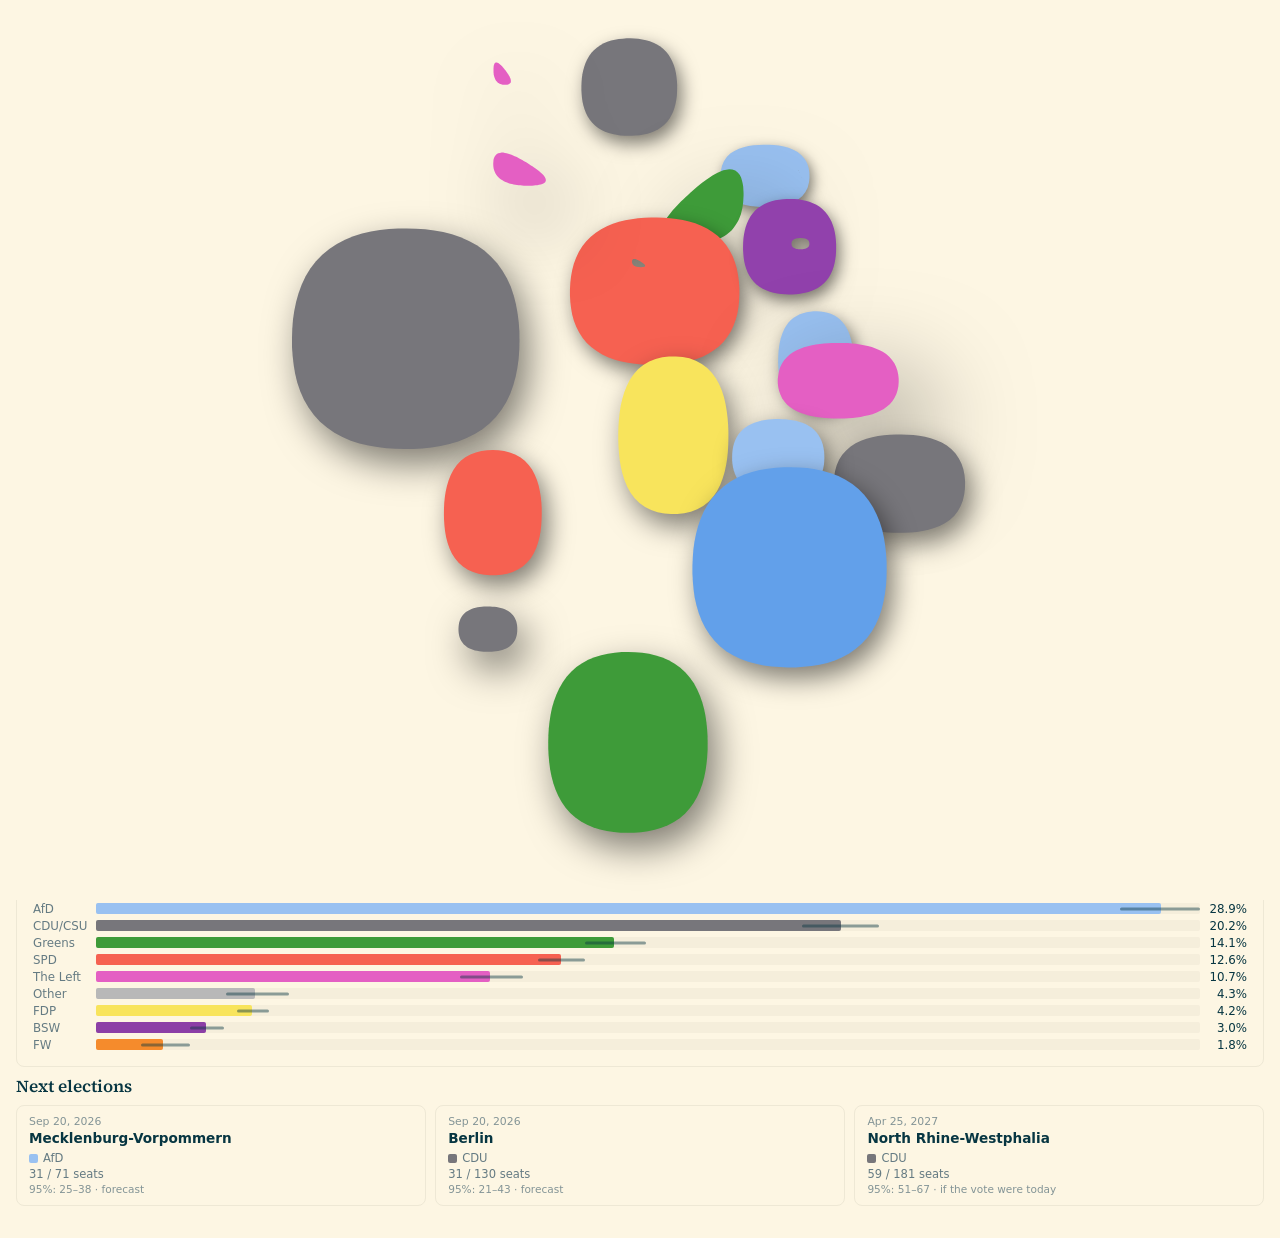
==== commit efab34c2: "Site update: vantage 2026-09-10, model model_mtkitchen-sink_t1000_a090_daily_c2140e42 (5000 draws)" ====
--- a/index.html
+++ b/index.html
@@ -10,7 +10,7 @@
        to the font loader: most pages never hit a character that needs them. -->
   <link rel="preload" href="/fonts/source-serif-4-latin-normal.woff2" as="font" type="font/woff2" crossorigin />
   <link rel="apple-touch-icon" href="/brand/160px-logo.png" />
-  <script type="module" crossorigin src="/assets/index-VbHskTpR.js"></script>
+  <script type="module" crossorigin src="/assets/index-1afCNIYR.js"></script>
   <link rel="stylesheet" crossorigin href="/assets/index-D57GNqqK.css">
 </head>
 <body>
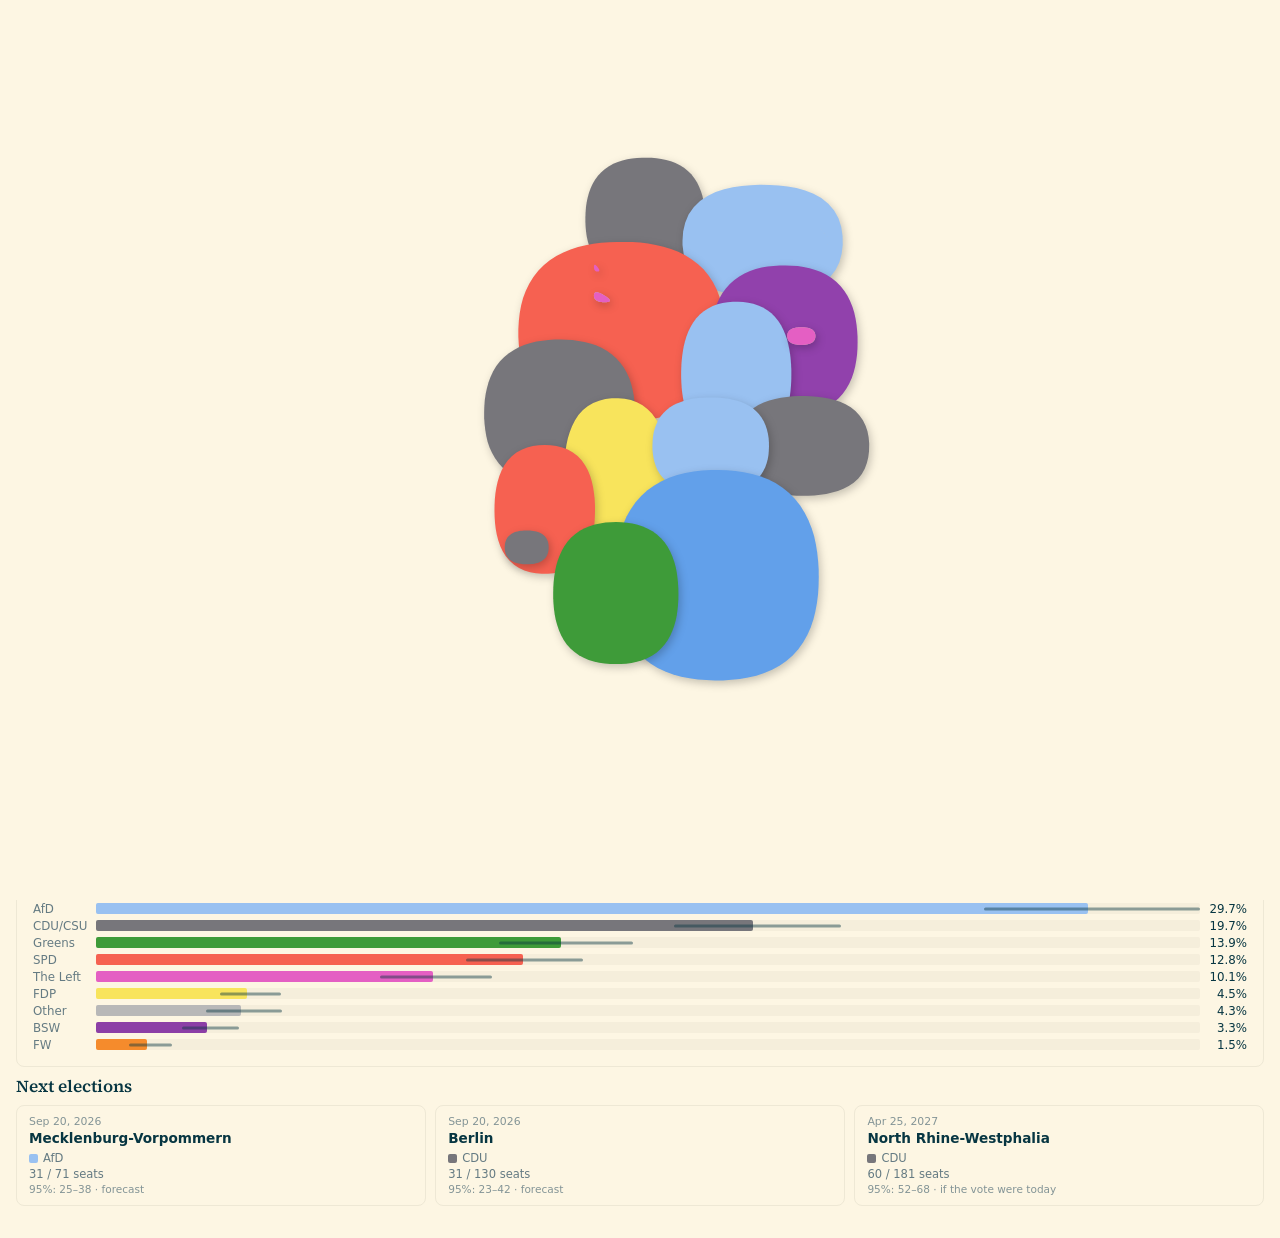
==== commit 717d9a9a: "Site update: vantage 2026-09-14, model model_mtkitchen-sink_t1000_a090_daily_999a2fcf (5000 draws)" ====
--- a/index.html
+++ b/index.html
@@ -10,7 +10,7 @@
        to the font loader: most pages never hit a character that needs them. -->
   <link rel="preload" href="/fonts/source-serif-4-latin-normal.woff2" as="font" type="font/woff2" crossorigin />
   <link rel="apple-touch-icon" href="/brand/160px-logo.png" />
-  <script type="module" crossorigin src="/assets/index-1afCNIYR.js"></script>
+  <script type="module" crossorigin src="/assets/index-Dqqpldvw.js"></script>
   <link rel="stylesheet" crossorigin href="/assets/index-D57GNqqK.css">
 </head>
 <body>
